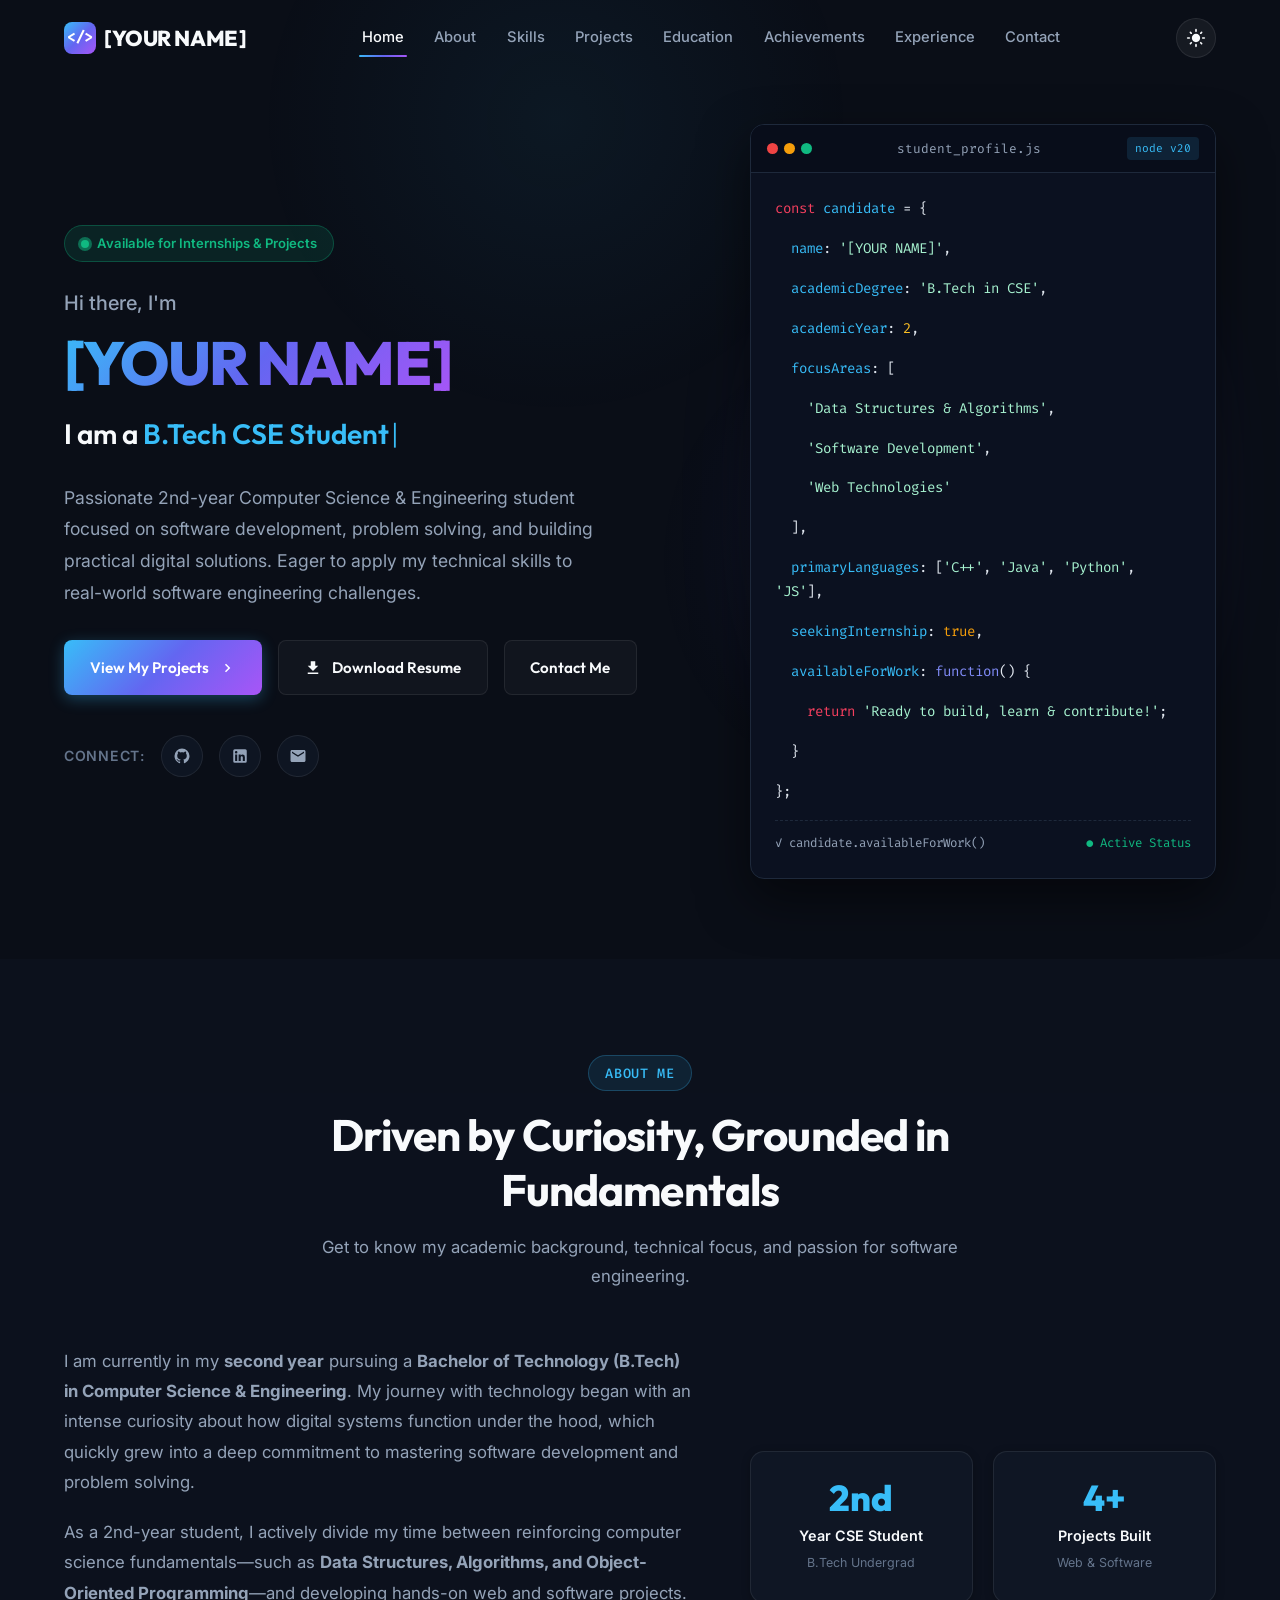
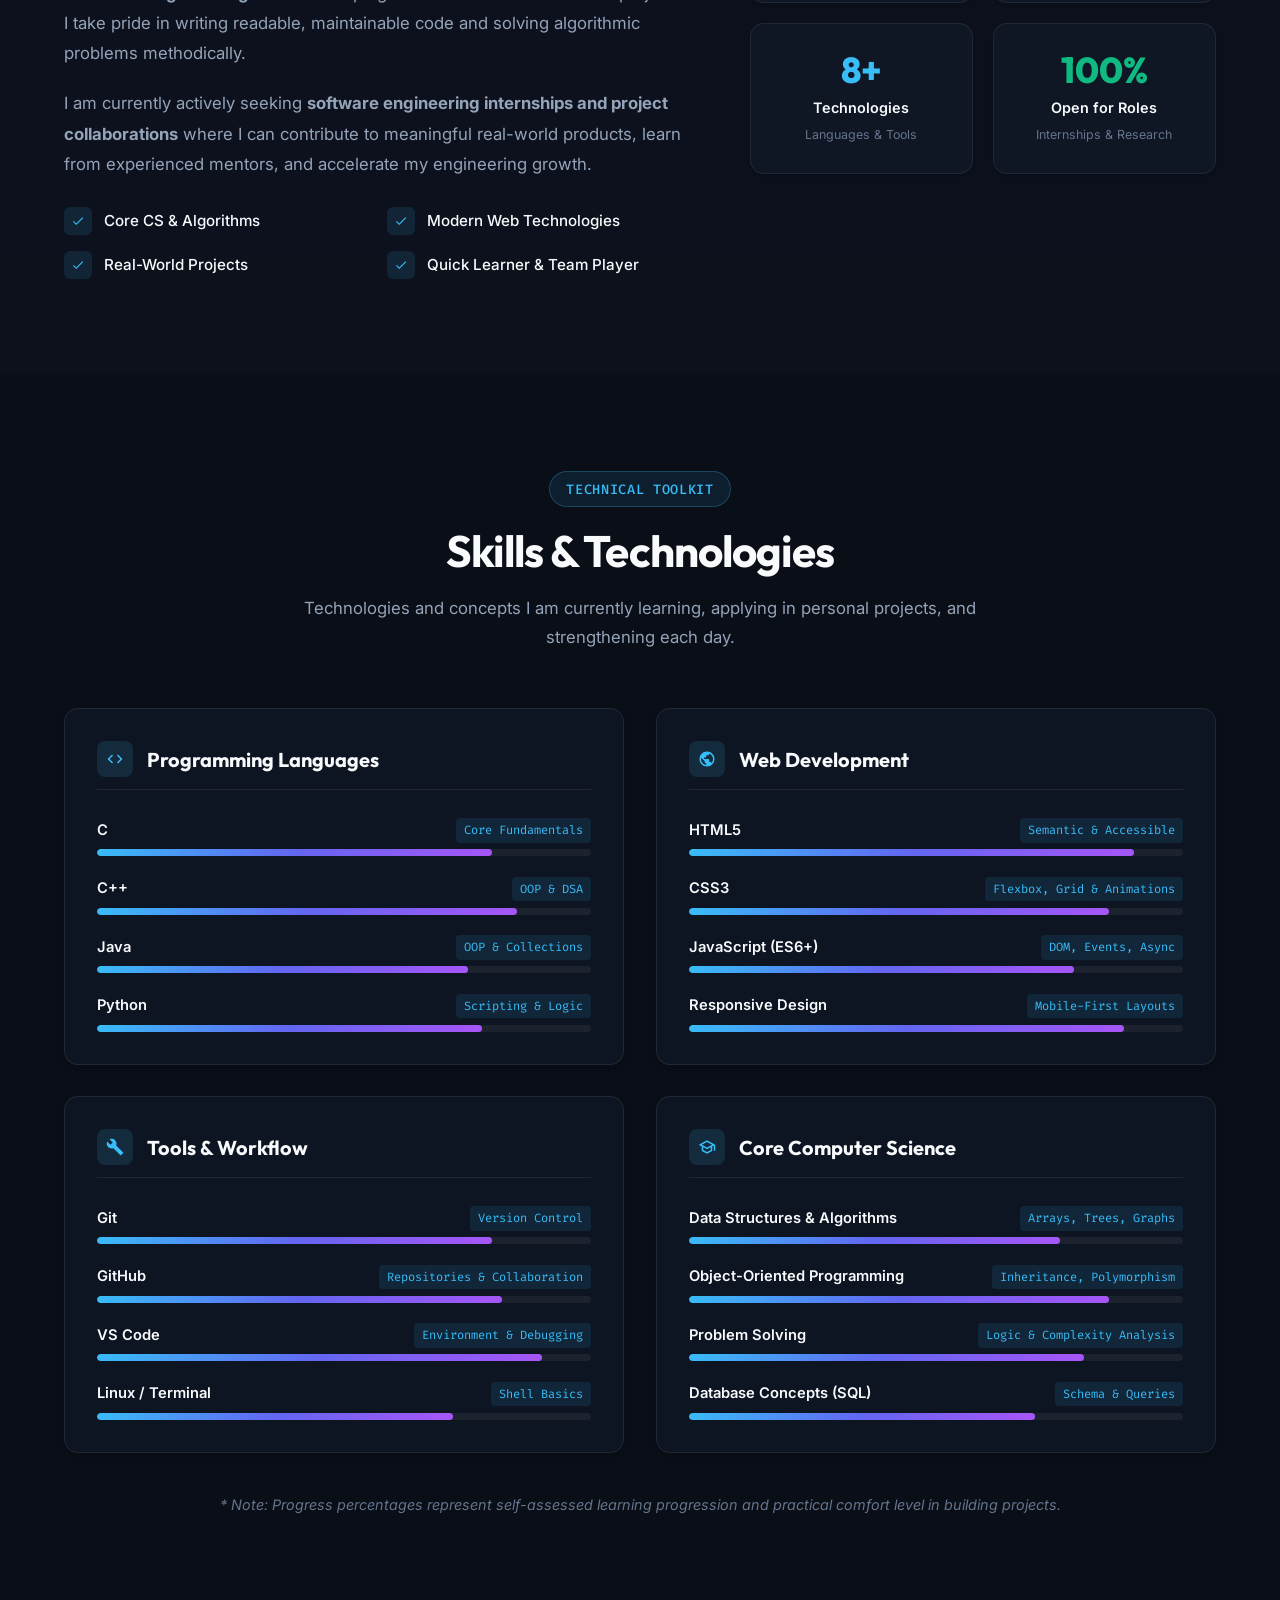
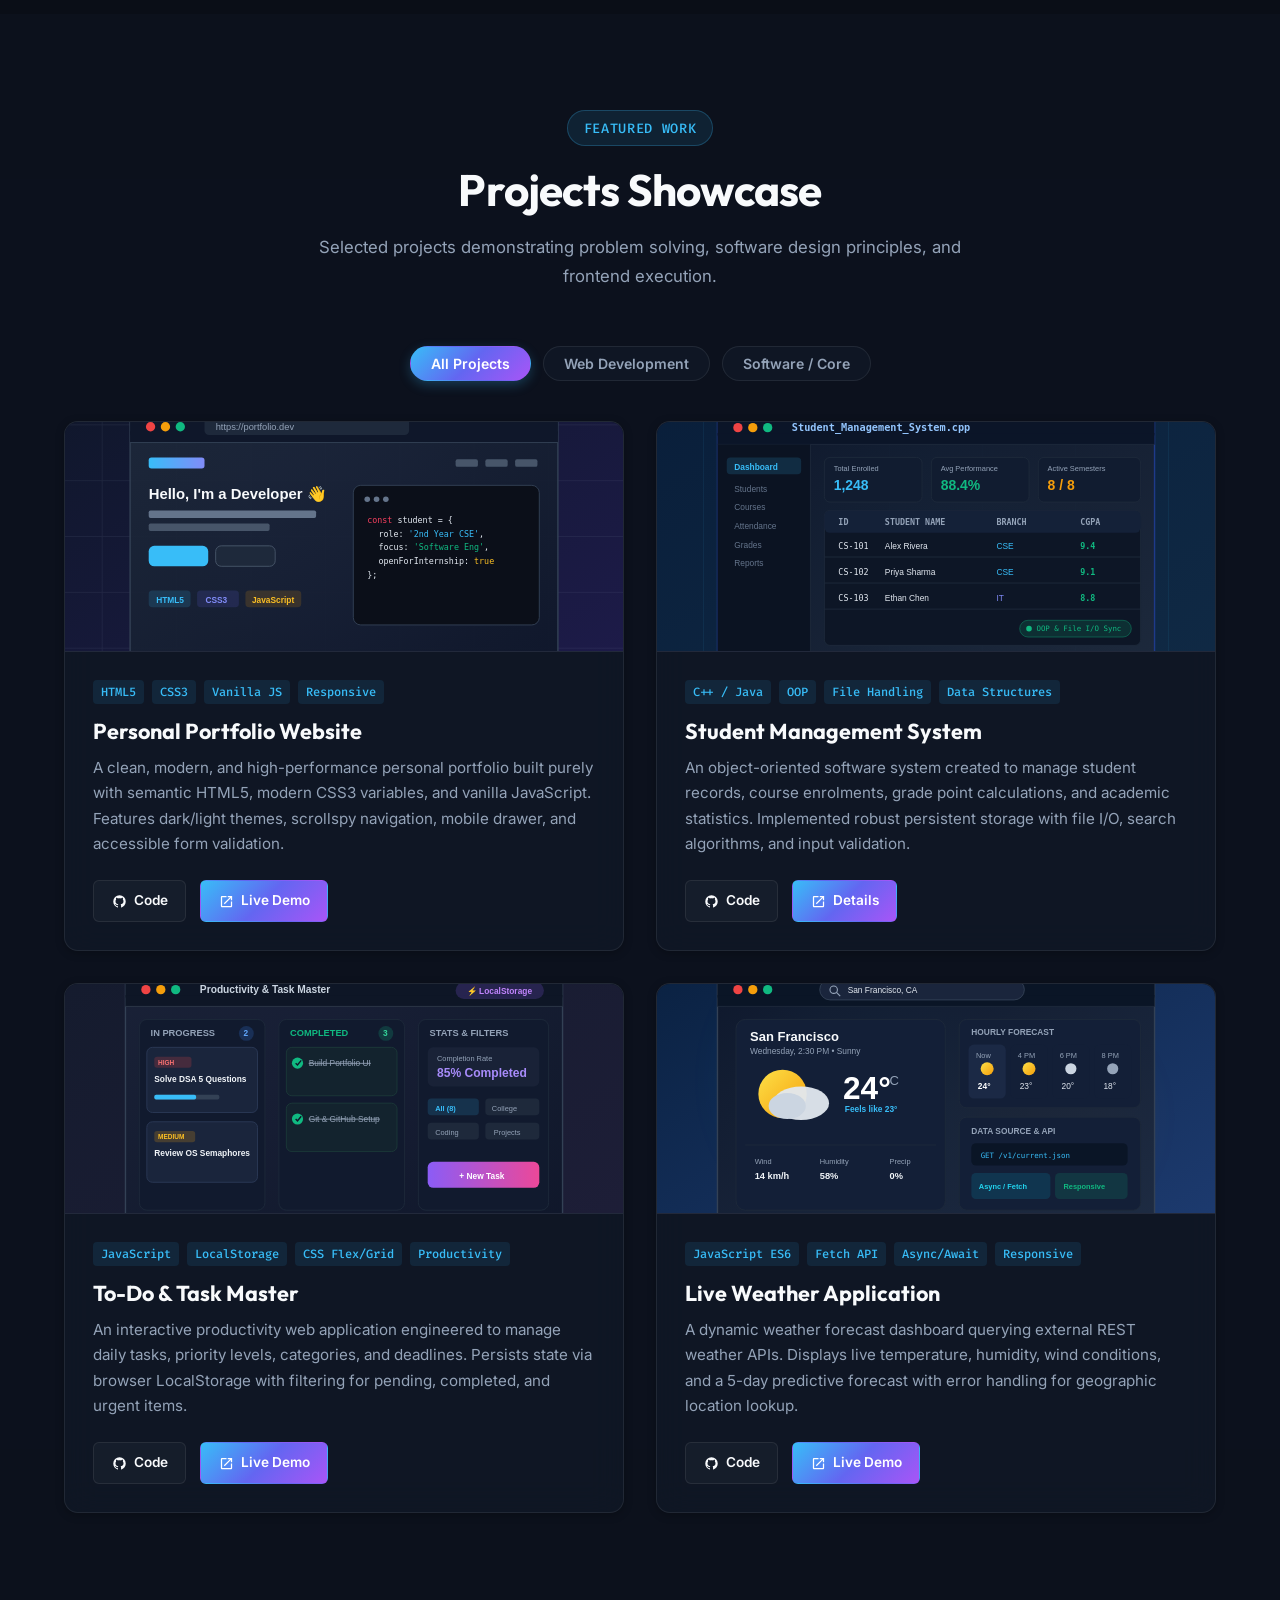
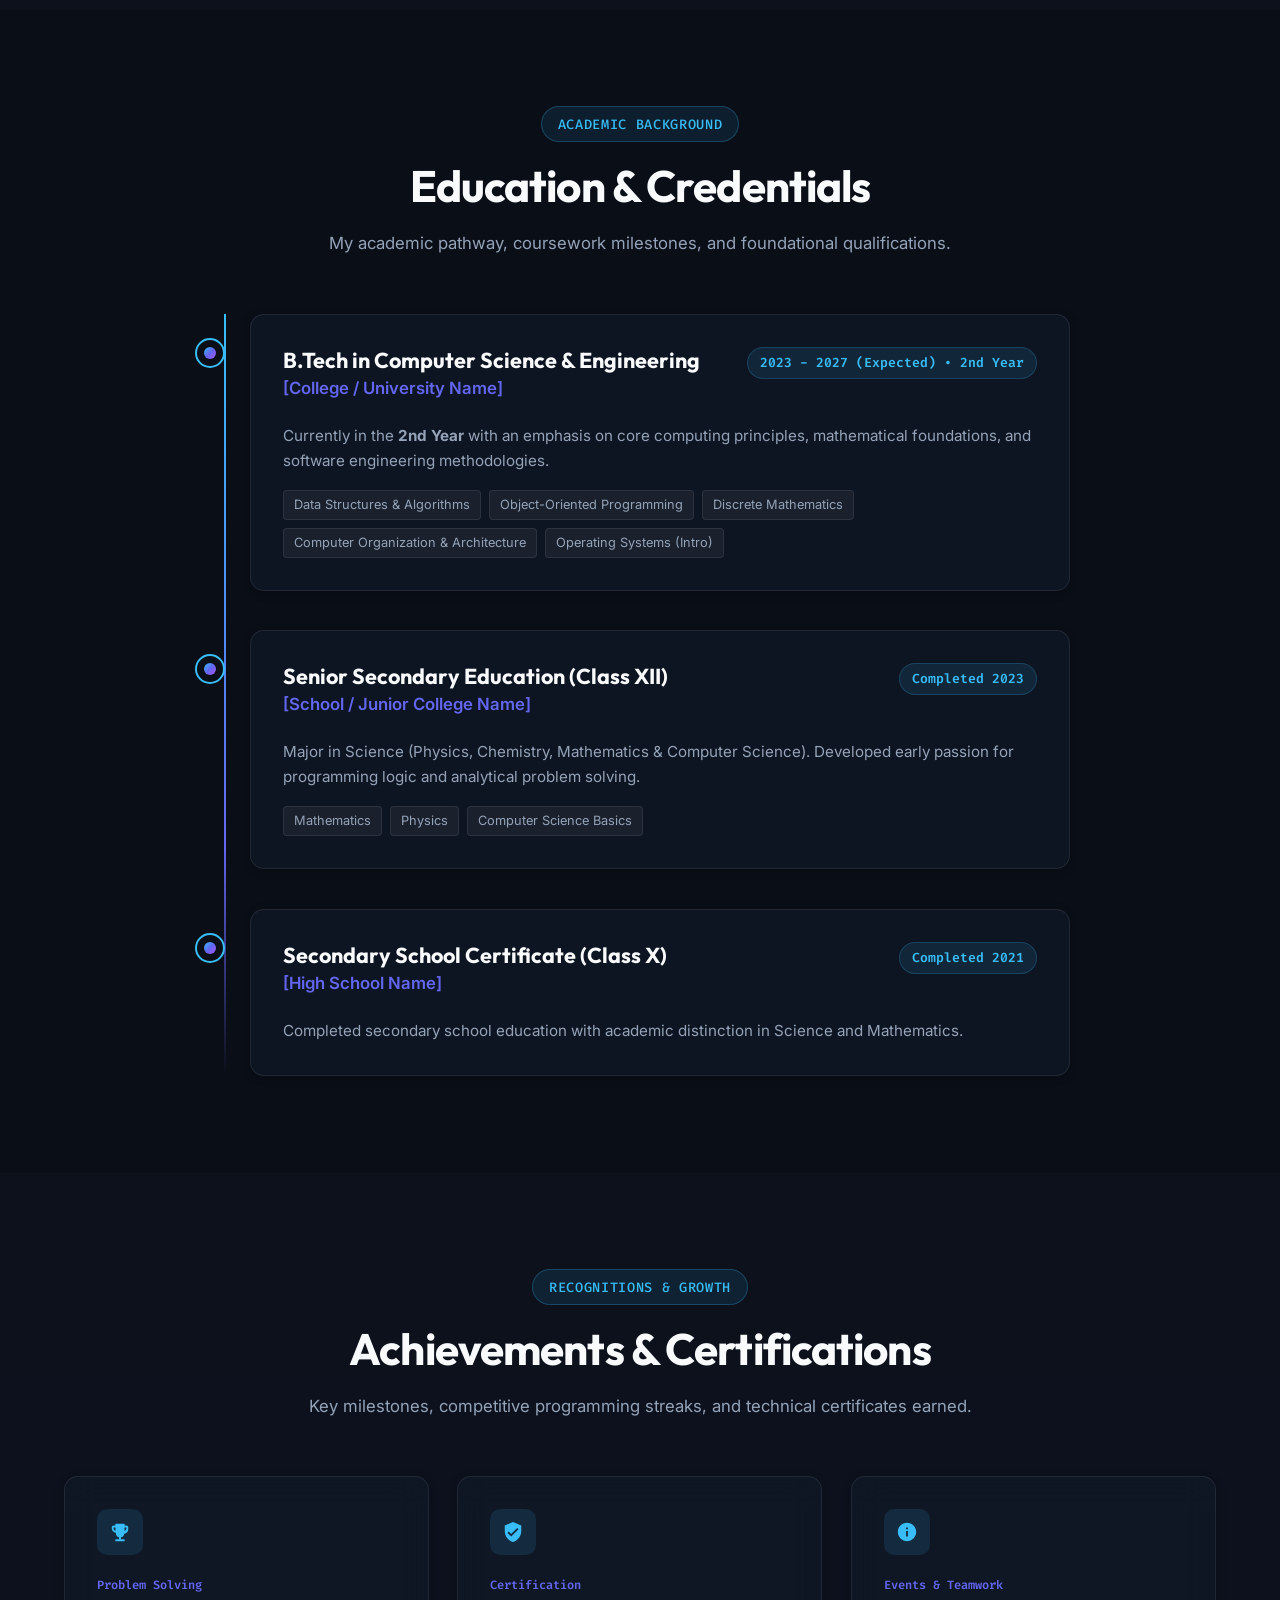
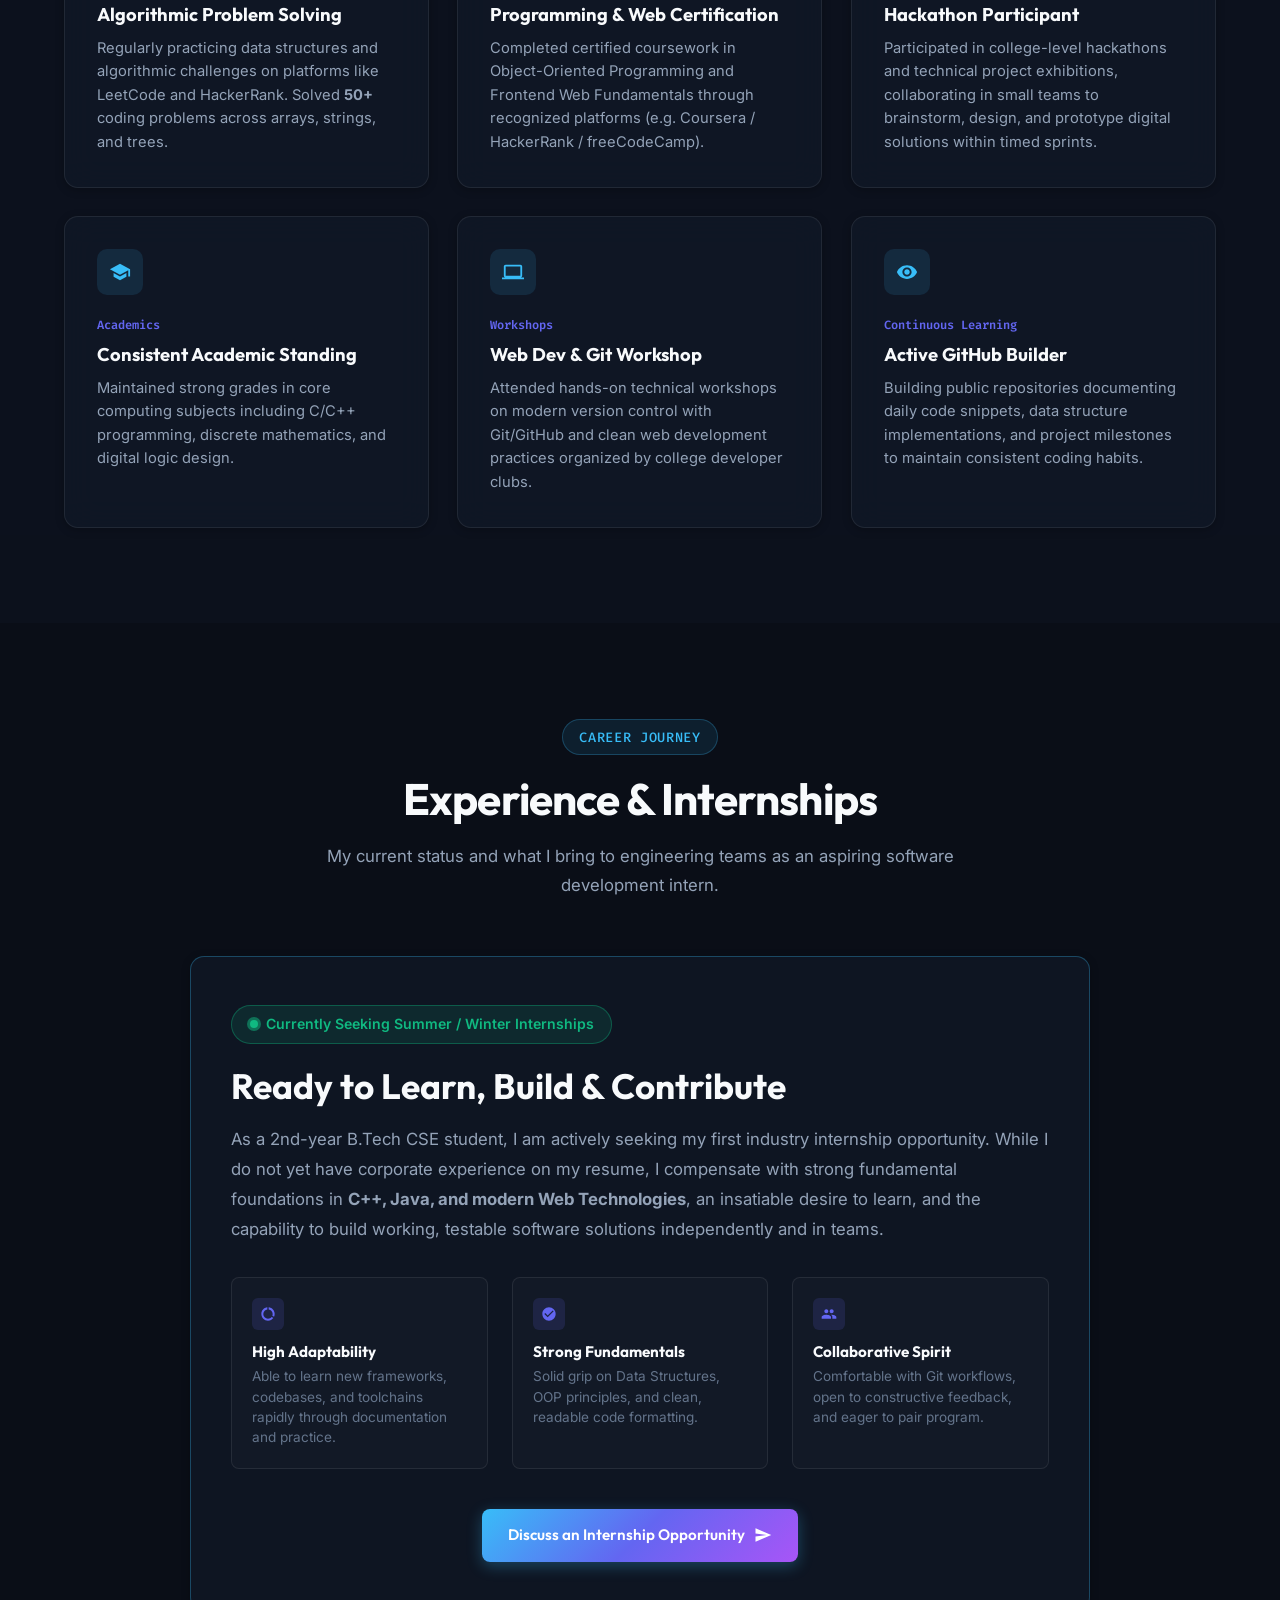
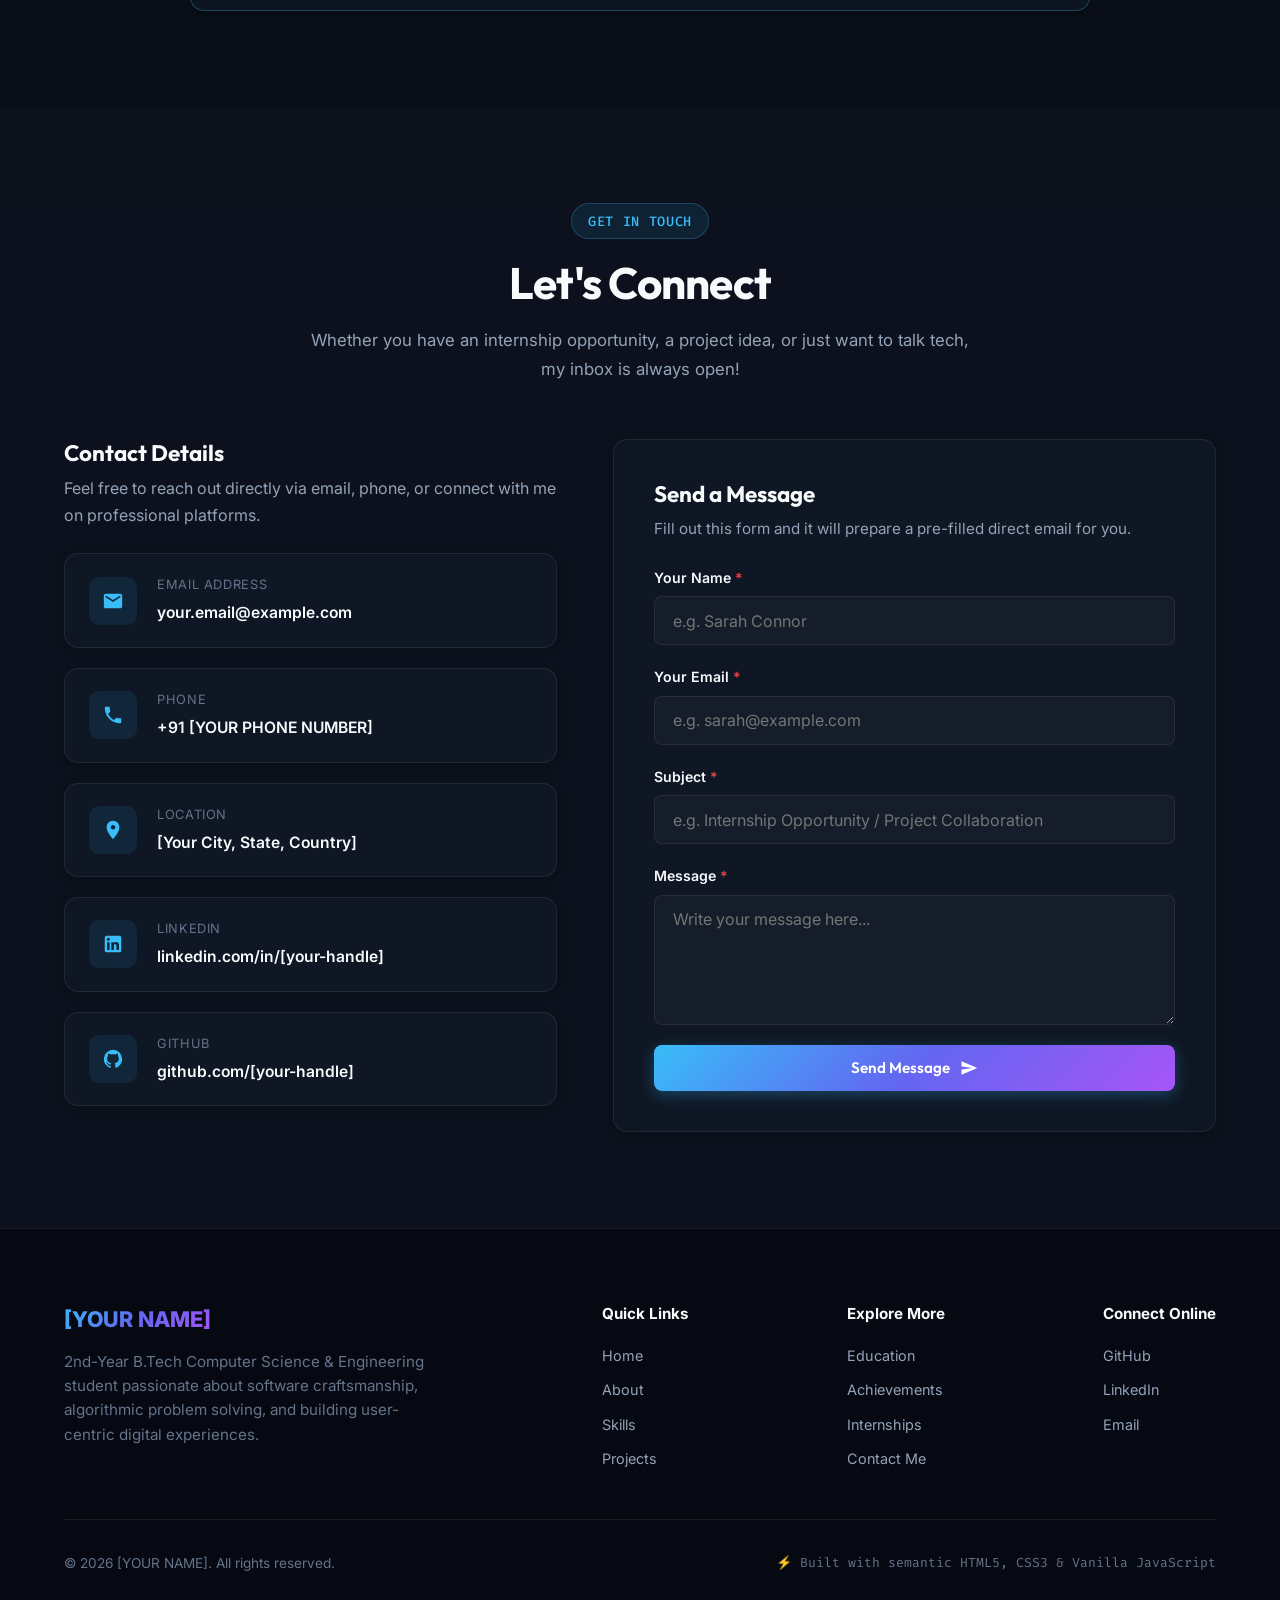
==== index.html @ c4fdaad5 "first commit" ====
<!DOCTYPE html>
<html lang="en" data-theme="dark">
<head>
  <meta charset="UTF-8">
  <meta name="viewport" content="width=device-width, initial-scale=1.0">
  
  <!-- Primary SEO Meta Tags -->
  <!-- EDIT HERE: Replace [YOUR NAME] with your real name -->
  <title>[YOUR NAME] | 2nd-Year B.Tech CSE Student &amp; Aspiring Software Developer</title>
  <meta name="title" content="[YOUR NAME] | Portfolio - B.Tech CSE Student">
  <meta name="description" content="Personal portfolio of [YOUR NAME], a 2nd-year B.Tech Computer Science &amp; Engineering student passionate about software development, problem solving, algorithms, and web technologies. Open to internship opportunities.">
  <meta name="keywords" content="Computer Science, B.Tech CSE, Portfolio, Software Developer, Web Development, C++, Python, JavaScript, Internships, Student Portfolio">
  <meta name="author" content="[YOUR NAME]">
  <meta name="theme-color" content="#0A0E17">

  <!-- Open Graph / Social Media Meta Tags -->
  <meta property="og:type" content="website">
  <meta property="og:url" content="https://example.com/">
  <meta property="og:title" content="[YOUR NAME] | B.Tech CSE Student Portfolio">
  <meta property="og:description" content="Explore projects, technical skills, coursework, and achievements of an ambitious 2nd-year CSE student seeking software development internships.">

  <!-- Favicon: Sleek inline SVG Code Terminal icon -->
  <link rel="icon" type="image/svg+xml" href="data:image/svg+xml,%3Csvg xmlns='http://www.w3.org/2000/svg' viewBox='0 0 32 32'%3E%3Crect width='32' height='32' rx='8' fill='%230B1120'/%3E%3Cpath d='M9 11l5 5-5 5M16 21h7' stroke='%2338BDF8' stroke-width='2.5' stroke-linecap='round' stroke-linejoin='round' fill='none'/%3E%3C/svg%3E">

  <!-- Main Stylesheet -->
  <link rel="stylesheet" href="css/style.css">
</head>
<body>

  <!-- ========================================================================
       1. NAVIGATION BAR (STICKY)
       ======================================================================== -->
  <header class="header" id="header">
    <div class="container navbar">
      <!-- EDIT HERE: Customize Brand Logo / Name -->
      <a href="#hero" class="nav-brand" aria-label="Home">
        <span class="brand-icon">&lt;/&gt;</span>
        <span><!-- EDIT HERE -->[YOUR NAME]</span>
      </a>

      <!-- Desktop Navigation Menu -->
      <nav class="nav-menu" id="nav-menu" aria-label="Main Navigation">
        <a href="#hero" class="nav-link active">Home</a>
        <a href="#about" class="nav-link">About</a>
        <a href="#skills" class="nav-link">Skills</a>
        <a href="#projects" class="nav-link">Projects</a>
        <a href="#education" class="nav-link">Education</a>
        <a href="#achievements" class="nav-link">Achievements</a>
        <a href="#experience" class="nav-link">Experience</a>
        <a href="#contact" class="nav-link">Contact</a>
      </nav>

      <!-- Navigation Actions (Theme Toggle & Mobile Hamburger) -->
      <div class="nav-actions">
        <!-- Dark/Light Theme Toggle -->
        <button id="theme-toggle" class="theme-toggle-btn" aria-label="Toggle Color Theme" title="Toggle Theme">
          <!-- Populated by JavaScript -->
        </button>

        <!-- Mobile Hamburger Menu Button -->
        <button class="hamburger" id="hamburger-btn" aria-label="Open Navigation Menu" aria-expanded="false" aria-controls="nav-menu">
          <span class="hamburger-line"></span>
          <span class="hamburger-line"></span>
          <span class="hamburger-line"></span>
        </button>
      </div>
    </div>
  </header>

  <main>
    <!-- ======================================================================
         2. HERO SECTION
         ====================================================================== -->
    <section class="section hero-section" id="hero">
      <div class="container">
        <div class="hero-grid">
          
          <!-- Left Column: Introduction & CTAs -->
          <div class="hero-intro reveal">
            <!-- Availability Status Badge -->
            <div class="hero-badge">
              <span class="status-dot"></span>
              <span>Available for Internships &amp; Projects</span>
            </div>

            <p class="hero-greeting">Hi there, I'm</p>
            
            <!-- EDIT HERE: Your Full Name -->
            <h1 class="hero-name">
              <span class="gradient-text"><!-- EDIT HERE -->[YOUR NAME]</span>
            </h1>

            <!-- Animated Typing Subtitle -->
            <div class="hero-role-wrapper">
              <span>I am a&nbsp;</span>
              <span class="hero-typing-text" id="typing-text">B.Tech CSE Student</span>
              <span class="hero-cursor">|</span>
            </div>

            <!-- EDIT HERE: Professional Summary -->
            <p class="hero-bio">
              Passionate 2nd-year Computer Science &amp; Engineering student focused on software development, problem solving, and building practical digital solutions. Eager to apply my technical skills to real-world software engineering challenges.
            </p>

            <!-- Hero Action Buttons -->
            <div class="hero-cta-group">
              <a href="#projects" class="btn btn-primary">
                <span>View My Projects</span>
                <svg width="18" height="18" viewBox="0 0 24 24" fill="currentColor" aria-hidden="true"><path d="M13.293 6.293 7.586 12l5.707 5.707 1.414-1.414L10.414 12l4.293-4.293z" transform="rotate(180 12 12)"/></svg>
              </a>

              <!-- EDIT HERE: Update link to your resume file when available -->
              <a href="#contact" class="btn btn-outline" id="resume-download-btn" title="Download Resume or Request CV">
                <svg width="18" height="18" viewBox="0 0 24 24" fill="currentColor" aria-hidden="true"><path d="M19 9h-4V3H9v6H5l7 7 7-7zM5 18v2h14v-2H5z"/></svg>
                <span>Download Resume</span>
              </a>

              <a href="#contact" class="btn btn-outline">
                <span>Contact Me</span>
              </a>
            </div>

            <!-- Social Links Strip -->
            <div class="hero-socials">
              <span class="hero-social-label">Connect:</span>
              
              <!-- EDIT HERE: Replace href with your actual GitHub URL -->
              <a href="https://github.com" target="_blank" rel="noopener noreferrer" class="social-link" aria-label="GitHub Profile" title="GitHub">
                <svg viewBox="0 0 24 24"><path d="M12 2A10 10 0 0 0 2 12c0 4.42 2.87 8.17 6.84 9.5.5.08.66-.23.66-.5v-1.69c-2.77.6-3.36-1.34-3.36-1.34-.46-1.16-1.11-1.47-1.11-1.47-.91-.62.07-.6.07-.6 1 .07 1.53 1.03 1.53 1.03.87 1.52 2.34 1.07 2.91.83.1-.65.35-1.09.63-1.34-2.22-.25-4.55-1.11-4.55-4.92 0-1.11.38-2 1.03-2.71-.1-.25-.45-1.29.1-2.64 0 0 .84-.27 2.75 1.02.79-.22 1.65-.33 2.5-.33.85 0 1.71.11 2.5.33 1.91-1.29 2.75-1.02 2.75-1.02.55 1.35.2 2.39.1 2.64.65.71 1.03 1.6 1.03 2.71 0 3.82-2.34 4.66-4.57 4.91.36.31.69.92.69 1.85V21c0 .27.16.59.67.5C19.14 20.16 22 16.42 22 12A10 10 0 0 0 12 2z"/></svg>
              </a>

              <!-- EDIT HERE: Replace href with your actual LinkedIn URL -->
              <a href="https://linkedin.com" target="_blank" rel="noopener noreferrer" class="social-link" aria-label="LinkedIn Profile" title="LinkedIn">
                <svg viewBox="0 0 24 24"><path d="M19 3a2 2 0 0 1 2 2v14a2 2 0 0 1-2 2H5a2 2 0 0 1-2-2V5a2 2 0 0 1 2-2h14m-.5 15.5v-5.3a3.26 3.26 0 0 0-3.26-3.26c-.85 0-1.84.52-2.28 1.3v-1.11h-2.79v8.37h2.79v-4.93c0-.77.62-1.4 1.39-1.4a1.4 1.4 0 0 1 1.4 1.4v4.93h2.75M6.88 8.56a1.68 1.68 0 0 0 1.68-1.68c0-.93-.75-1.69-1.68-1.69a1.69 1.69 0 0 0-1.69 1.69c0 .93.76 1.68 1.69 1.68m1.39 9.94v-8.37H5.5v8.37h2.77z"/></svg>
              </a>

              <!-- EDIT HERE: Replace href with your actual email address -->
              <a href="mailto:your.email@example.com" class="social-link" aria-label="Send Email" title="Email">
                <svg viewBox="0 0 24 24"><path d="M20 4H4c-1.1 0-1.99.9-1.99 2L2 18c0 1.1.9 2 2 2h16c1.1 0 2-.9 2-2V6c0-1.1-.9-2-2-2zm0 4l-8 5-8-5V6l8 5 8-5v2z"/></svg>
              </a>
            </div>
          </div>

          <!-- Right Column: Developer Code Terminal Card -->
          <div class="terminal-wrapper reveal">
            <div class="terminal-glow"></div>
            <div class="terminal-card">
              <div class="terminal-header">
                <div class="terminal-dots">
                  <span class="terminal-dot dot-red"></span>
                  <span class="terminal-dot dot-yellow"></span>
                  <span class="terminal-dot dot-green"></span>
                </div>
                <span class="terminal-title">student_profile.js</span>
                <span class="terminal-badge">node v20</span>
              </div>
              <div class="terminal-body">
                <p><span class="code-keyword">const</span> <span class="code-var">candidate</span> = {</p>
                <p>&nbsp;&nbsp;<span class="code-var">name</span>: <span class="code-str">'<!-- EDIT HERE -->[YOUR NAME]'</span>,</p>
                <p>&nbsp;&nbsp;<span class="code-var">academicDegree</span>: <span class="code-str">'B.Tech in CSE'</span>,</p>
                <p>&nbsp;&nbsp;<span class="code-var">academicYear</span>: <span class="code-num">2</span>,</p>
                <p>&nbsp;&nbsp;<span class="code-var">focusAreas</span>: [</p>
                <p>&nbsp;&nbsp;&nbsp;&nbsp;<span class="code-str">'Data Structures &amp; Algorithms'</span>,</p>
                <p>&nbsp;&nbsp;&nbsp;&nbsp;<span class="code-str">'Software Development'</span>,</p>
                <p>&nbsp;&nbsp;&nbsp;&nbsp;<span class="code-str">'Web Technologies'</span></p>
                <p>&nbsp;&nbsp;],</p>
                <p>&nbsp;&nbsp;<span class="code-var">primaryLanguages</span>: [<span class="code-str">'C++'</span>, <span class="code-str">'Java'</span>, <span class="code-str">'Python'</span>, <span class="code-str">'JS'</span>],</p>
                <p>&nbsp;&nbsp;<span class="code-var">seekingInternship</span>: <span class="code-bool">true</span>,</p>
                <p>&nbsp;&nbsp;<span class="code-var">availableForWork</span>: <span class="code-func">function</span>() {</p>
                <p>&nbsp;&nbsp;&nbsp;&nbsp;<span class="code-keyword">return</span> <span class="code-str">'Ready to build, learn &amp; contribute!'</span>;</p>
                <p>&nbsp;&nbsp;}</p>
                <p>};</p>
                <div class="terminal-footer-status">
                  <span>✓ candidate.availableForWork()</span>
                  <span style="color: #10B981;">● Active Status</span>
                </div>
              </div>
            </div>
          </div>

        </div>
      </div>
    </section>

    <!-- ======================================================================
         3. ABOUT ME SECTION
         ====================================================================== -->
    <section class="section section-alt" id="about">
      <div class="container">
        <div class="section-header reveal">
          <span class="section-tag">About Me</span>
          <h2 class="section-title">Driven by Curiosity, Grounded in Fundamentals</h2>
          <p class="section-desc">Get to know my academic background, technical focus, and passion for software engineering.</p>
        </div>

        <div class="about-grid">
          <!-- Left Column: Story & Highlights -->
          <div class="about-text reveal">
            <!-- EDIT HERE: Update with your personal journey -->
            <p>
              I am currently in my <strong>second year</strong> pursuing a <strong>Bachelor of Technology (B.Tech) in Computer Science &amp; Engineering</strong>. My journey with technology began with an intense curiosity about how digital systems function under the hood, which quickly grew into a deep commitment to mastering software development and problem solving.
            </p>
            <p>
              As a 2nd-year student, I actively divide my time between reinforcing computer science fundamentals—such as <strong>Data Structures, Algorithms, and Object-Oriented Programming</strong>—and developing hands-on web and software projects. I take pride in writing readable, maintainable code and solving algorithmic problems methodically.
            </p>
            <p>
              I am currently actively seeking <strong>software engineering internships and project collaborations</strong> where I can contribute to meaningful real-world products, learn from experienced mentors, and accelerate my engineering growth.
            </p>

            <div class="about-highlights">
              <div class="highlight-item">
                <div class="highlight-icon">
                  <svg viewBox="0 0 24 24"><path d="M9 16.17L4.83 12l-1.42 1.41L9 19 21 7l-1.41-1.41z"/></svg>
                </div>
                <span>Core CS &amp; Algorithms</span>
              </div>
              <div class="highlight-item">
                <div class="highlight-icon">
                  <svg viewBox="0 0 24 24"><path d="M9 16.17L4.83 12l-1.42 1.41L9 19 21 7l-1.41-1.41z"/></svg>
                </div>
                <span>Modern Web Technologies</span>
              </div>
              <div class="highlight-item">
                <div class="highlight-icon">
                  <svg viewBox="0 0 24 24"><path d="M9 16.17L4.83 12l-1.42 1.41L9 19 21 7l-1.41-1.41z"/></svg>
                </div>
                <span>Real-World Projects</span>
              </div>
              <div class="highlight-item">
                <div class="highlight-icon">
                  <svg viewBox="0 0 24 24"><path d="M9 16.17L4.83 12l-1.42 1.41L9 19 21 7l-1.41-1.41z"/></svg>
                </div>
                <span>Quick Learner &amp; Team Player</span>
              </div>
            </div>
          </div>

          <!-- Right Column: Key Statistics Cards -->
          <div class="stats-grid reveal">
            <!-- Stat Card 1 -->
            <div class="stat-card glass-card">
              <div class="stat-number"><!-- EDIT HERE -->2nd</div>
              <div class="stat-label">Year CSE Student</div>
              <div class="stat-sublabel">B.Tech Undergrad</div>
            </div>

            <!-- Stat Card 2 -->
            <div class="stat-card glass-card">
              <div class="stat-number"><!-- EDIT HERE -->4+</div>
              <div class="stat-label">Projects Built</div>
              <div class="stat-sublabel">Web &amp; Software</div>
            </div>

            <!-- Stat Card 3 -->
            <div class="stat-card glass-card">
              <div class="stat-number"><!-- EDIT HERE -->8+</div>
              <div class="stat-label">Technologies</div>
              <div class="stat-sublabel">Languages &amp; Tools</div>
            </div>

            <!-- Stat Card 4 -->
            <div class="stat-card glass-card">
              <div class="stat-number" style="color: var(--color-success);"><!-- EDIT HERE -->100%</div>
              <div class="stat-label">Open for Roles</div>
              <div class="stat-sublabel">Internships &amp; Research</div>
            </div>
          </div>
        </div>
      </div>
    </section>

    <!-- ======================================================================
         4. SKILLS SECTION
         ====================================================================== -->
    <section class="section" id="skills">
      <div class="container">
        <div class="section-header reveal">
          <span class="section-tag">Technical Toolkit</span>
          <h2 class="section-title">Skills &amp; Technologies</h2>
          <p class="section-desc">Technologies and concepts I am currently learning, applying in personal projects, and strengthening each day.</p>
        </div>

        <div class="skills-container">
          
          <!-- Category 1: Programming Languages -->
          <div class="skill-category-card glass-card reveal">
            <div class="category-header">
              <div class="category-icon">
                <svg viewBox="0 0 24 24"><path d="M9.4 16.6L4.8 12l4.6-4.6L8 6l-6 6 6 6 1.4-1.4zm5.2 0l4.6-4.6-4.6-4.6L16 6l6 6-6 6-1.4-1.4z"/></svg>
              </div>
              <h3 class="category-title">Programming Languages</h3>
            </div>
            
            <div class="skill-list">
              <!-- Skill: C -->
              <div class="skill-item">
                <div class="skill-info">
                  <span class="skill-name">C</span>
                  <span class="skill-badge">Core Fundamentals</span>
                </div>
                <div class="skill-bar-bg">
                  <div class="skill-bar-progress" data-progress="80"></div>
                </div>
              </div>

              <!-- Skill: C++ -->
              <div class="skill-item">
                <div class="skill-info">
                  <span class="skill-name">C++</span>
                  <span class="skill-badge">OOP &amp; DSA</span>
                </div>
                <div class="skill-bar-bg">
                  <div class="skill-bar-progress" data-progress="85"></div>
                </div>
              </div>

              <!-- Skill: Java -->
              <div class="skill-item">
                <div class="skill-info">
                  <span class="skill-name">Java</span>
                  <span class="skill-badge">OOP &amp; Collections</span>
                </div>
                <div class="skill-bar-bg">
                  <div class="skill-bar-progress" data-progress="75"></div>
                </div>
              </div>

              <!-- Skill: Python -->
              <div class="skill-item">
                <div class="skill-info">
                  <span class="skill-name">Python</span>
                  <span class="skill-badge">Scripting &amp; Logic</span>
                </div>
                <div class="skill-bar-bg">
                  <div class="skill-bar-progress" data-progress="78"></div>
                </div>
              </div>
            </div>
          </div>

          <!-- Category 2: Web Development -->
          <div class="skill-category-card glass-card reveal">
            <div class="category-header">
              <div class="category-icon">
                <svg viewBox="0 0 24 24"><path d="M12 2C6.48 2 2 6.48 2 12s4.48 10 10 10 10-4.48 10-10S17.52 2 12 2zm-1 17.93c-3.95-.49-7-3.85-7-7.93 0-.62.08-1.21.21-1.79L9 15v1c0 1.1.9 2 2 2v1.93zm6.9-2.54c-.26-.81-1-1.39-1.9-1.39h-1v-3c0-.55-.45-1-1-1H8v-2h2c.55 0 1-.45 1-1V7h2c1.1 0 2-.9 2-2v-.41c2.93 1.19 5 4.06 5 7.41 0 2.08-.8 3.97-2.1 5.39z"/></svg>
              </div>
              <h3 class="category-title">Web Development</h3>
            </div>
            
            <div class="skill-list">
              <!-- Skill: HTML5 -->
              <div class="skill-item">
                <div class="skill-info">
                  <span class="skill-name">HTML5</span>
                  <span class="skill-badge">Semantic &amp; Accessible</span>
                </div>
                <div class="skill-bar-bg">
                  <div class="skill-bar-progress" data-progress="90"></div>
                </div>
              </div>

              <!-- Skill: CSS3 -->
              <div class="skill-item">
                <div class="skill-info">
                  <span class="skill-name">CSS3</span>
                  <span class="skill-badge">Flexbox, Grid &amp; Animations</span>
                </div>
                <div class="skill-bar-bg">
                  <div class="skill-bar-progress" data-progress="85"></div>
                </div>
              </div>

              <!-- Skill: JavaScript -->
              <div class="skill-item">
                <div class="skill-info">
                  <span class="skill-name">JavaScript (ES6+)</span>
                  <span class="skill-badge">DOM, Events, Async</span>
                </div>
                <div class="skill-bar-bg">
                  <div class="skill-bar-progress" data-progress="78"></div>
                </div>
              </div>

              <!-- Skill: Responsive Web Design -->
              <div class="skill-item">
                <div class="skill-info">
                  <span class="skill-name">Responsive Design</span>
                  <span class="skill-badge">Mobile-First Layouts</span>
                </div>
                <div class="skill-bar-bg">
                  <div class="skill-bar-progress" data-progress="88"></div>
                </div>
              </div>
            </div>
          </div>

          <!-- Category 3: Developer Tools -->
          <div class="skill-category-card glass-card reveal">
            <div class="category-header">
              <div class="category-icon">
                <svg viewBox="0 0 24 24"><path d="M22.7 19l-9.1-9.1c.9-2.3.4-5-1.5-6.9-2-2-5-2.4-7.4-1.3L9 6 6 9 1.6 4.7C.4 7.1.9 10.1 2.9 12.1c1.9 1.9 4.6 2.4 6.9 1.5l9.1 9.1c.4.4 1 .4 1.4 0l2.3-2.3c.5-.4.5-1.1.1-1.4z"/></svg>
              </div>
              <h3 class="category-title">Tools &amp; Workflow</h3>
            </div>
            
            <div class="skill-list">
              <!-- Skill: Git -->
              <div class="skill-item">
                <div class="skill-info">
                  <span class="skill-name">Git</span>
                  <span class="skill-badge">Version Control</span>
                </div>
                <div class="skill-bar-bg">
                  <div class="skill-bar-progress" data-progress="80"></div>
                </div>
              </div>

              <!-- Skill: GitHub -->
              <div class="skill-item">
                <div class="skill-info">
                  <span class="skill-name">GitHub</span>
                  <span class="skill-badge">Repositories &amp; Collaboration</span>
                </div>
                <div class="skill-bar-bg">
                  <div class="skill-bar-progress" data-progress="82"></div>
                </div>
              </div>

              <!-- Skill: VS Code -->
              <div class="skill-item">
                <div class="skill-info">
                  <span class="skill-name">VS Code</span>
                  <span class="skill-badge">Environment &amp; Debugging</span>
                </div>
                <div class="skill-bar-bg">
                  <div class="skill-bar-progress" data-progress="90"></div>
                </div>
              </div>

              <!-- Skill: Command Line / Bash -->
              <div class="skill-item">
                <div class="skill-info">
                  <span class="skill-name">Linux / Terminal</span>
                  <span class="skill-badge">Shell Basics</span>
                </div>
                <div class="skill-bar-bg">
                  <div class="skill-bar-progress" data-progress="72"></div>
                </div>
              </div>
            </div>
          </div>

          <!-- Category 4: Computer Science Fundamentals -->
          <div class="skill-category-card glass-card reveal">
            <div class="category-header">
              <div class="category-icon">
                <svg viewBox="0 0 24 24"><path d="M12 3L1 9l4 2.18v6L12 21l7-3.82v-6l2-1.09V17h2V9L12 3zm6.82 6L12 12.72 5.18 9 12 5.28 18.82 9zM17 15.99l-5 2.73-5-2.73v-3.72L12 15l5-2.73v3.72z"/></svg>
              </div>
              <h3 class="category-title">Core Computer Science</h3>
            </div>
            
            <div class="skill-list">
              <!-- Skill: DSA -->
              <div class="skill-item">
                <div class="skill-info">
                  <span class="skill-name">Data Structures &amp; Algorithms</span>
                  <span class="skill-badge">Arrays, Trees, Graphs</span>
                </div>
                <div class="skill-bar-bg">
                  <div class="skill-bar-progress" data-progress="75"></div>
                </div>
              </div>

              <!-- Skill: OOP -->
              <div class="skill-item">
                <div class="skill-info">
                  <span class="skill-name">Object-Oriented Programming</span>
                  <span class="skill-badge">Inheritance, Polymorphism</span>
                </div>
                <div class="skill-bar-bg">
                  <div class="skill-bar-progress" data-progress="85"></div>
                </div>
              </div>

              <!-- Skill: Problem Solving -->
              <div class="skill-item">
                <div class="skill-info">
                  <span class="skill-name">Problem Solving</span>
                  <span class="skill-badge">Logic &amp; Complexity Analysis</span>
                </div>
                <div class="skill-bar-bg">
                  <div class="skill-bar-progress" data-progress="80"></div>
                </div>
              </div>

              <!-- Skill: DBMS Basics -->
              <div class="skill-item">
                <div class="skill-info">
                  <span class="skill-name">Database Concepts (SQL)</span>
                  <span class="skill-badge">Schema &amp; Queries</span>
                </div>
                <div class="skill-bar-bg">
                  <div class="skill-bar-progress" data-progress="70"></div>
                </div>
              </div>
            </div>
          </div>

        </div>

        <p class="skills-note reveal">
          <em>* Note: Progress percentages represent self-assessed learning progression and practical comfort level in building projects.</em>
        </p>
      </div>
    </section>

    <!-- ======================================================================
         5. PROJECTS SECTION
         ====================================================================== -->
    <section class="section section-alt" id="projects">
      <div class="container">
        <div class="section-header reveal">
          <span class="section-tag">Featured Work</span>
          <h2 class="section-title">Projects Showcase</h2>
          <p class="section-desc">Selected projects demonstrating problem solving, software design principles, and frontend execution.</p>
        </div>

        <!-- Category Filters -->
        <div class="project-filters reveal">
          <button class="filter-btn active" data-filter="all">All Projects</button>
          <button class="filter-btn" data-filter="web">Web Development</button>
          <button class="filter-btn" data-filter="software">Software / Core</button>
        </div>

        <!-- Projects Grid -->
        <div class="projects-grid">
          
          <!-- PROJECT 1: Personal Portfolio Website -->
          <article class="project-card glass-card reveal" data-category="web">
            <div class="project-image-wrapper">
              <img src="assets/images/project-portfolio.svg" alt="Personal Portfolio Website Preview" class="project-image" loading="lazy">
            </div>
            <div class="project-content">
              <div class="project-tags">
                <span class="project-tag">HTML5</span>
                <span class="project-tag">CSS3</span>
                <span class="project-tag">Vanilla JS</span>
                <span class="project-tag">Responsive</span>
              </div>
              <h3 class="project-title">Personal Portfolio Website</h3>
              <p class="project-desc">
                A clean, modern, and high-performance personal portfolio built purely with semantic HTML5, modern CSS3 variables, and vanilla JavaScript. Features dark/light themes, scrollspy navigation, mobile drawer, and accessible form validation.
              </p>
              <div class="project-links">
                <!-- EDIT HERE: Replace with your actual project GitHub URL -->
                <a href="https://github.com" target="_blank" rel="noopener noreferrer" class="project-btn" title="View Source Code on GitHub">
                  <svg viewBox="0 0 24 24"><path d="M12 2A10 10 0 0 0 2 12c0 4.42 2.87 8.17 6.84 9.5.5.08.66-.23.66-.5v-1.69c-2.77.6-3.36-1.34-3.36-1.34-.46-1.16-1.11-1.47-1.11-1.47-.91-.62.07-.6.07-.6 1 .07 1.53 1.03 1.53 1.03.87 1.52 2.34 1.07 2.91.83.1-.65.35-1.09.63-1.34-2.22-.25-4.55-1.11-4.55-4.92 0-1.11.38-2 1.03-2.71-.1-.25-.45-1.29.1-2.64 0 0 .84-.27 2.75 1.02.79-.22 1.65-.33 2.5-.33.85 0 1.71.11 2.5.33 1.91-1.29 2.75-1.02 2.75-1.02.55 1.35.2 2.39.1 2.64.65.71 1.03 1.6 1.03 2.71 0 3.82-2.34 4.66-4.57 4.91.36.31.69.92.69 1.85V21c0 .27.16.59.67.5C19.14 20.16 22 16.42 22 12A10 10 0 0 0 12 2z"/></svg>
                  <span>Code</span>
                </a>
                <a href="#hero" class="project-btn primary-link" title="Live Preview">
                  <svg viewBox="0 0 24 24"><path d="M19 19H5V5h7V3H5c-1.11 0-2 .9-2 2v14c0 1.1.89 2 2 2h14c1.1 0 2-.9 2-2v-7h-2v7zM14 3v2h3.59l-9.83 9.83 1.41 1.41L19 6.41V10h2V3h-7z"/></svg>
                  <span>Live Demo</span>
                </a>
              </div>
            </div>
          </article>

          <!-- PROJECT 2: Student Management System -->
          <article class="project-card glass-card reveal" data-category="software">
            <div class="project-image-wrapper">
              <img src="assets/images/project-student.svg" alt="Student Management System Project Preview" class="project-image" loading="lazy">
            </div>
            <div class="project-content">
              <div class="project-tags">
                <span class="project-tag">C++ / Java</span>
                <span class="project-tag">OOP</span>
                <span class="project-tag">File Handling</span>
                <span class="project-tag">Data Structures</span>
              </div>
              <h3 class="project-title">Student Management System</h3>
              <p class="project-desc">
                An object-oriented software system created to manage student records, course enrolments, grade point calculations, and academic statistics. Implemented robust persistent storage with file I/O, search algorithms, and input validation.
              </p>
              <div class="project-links">
                <!-- EDIT HERE: Replace with your actual project GitHub URL -->
                <a href="https://github.com" target="_blank" rel="noopener noreferrer" class="project-btn" title="View Source Code on GitHub">
                  <svg viewBox="0 0 24 24"><path d="M12 2A10 10 0 0 0 2 12c0 4.42 2.87 8.17 6.84 9.5.5.08.66-.23.66-.5v-1.69c-2.77.6-3.36-1.34-3.36-1.34-.46-1.16-1.11-1.47-1.11-1.47-.91-.62.07-.6.07-.6 1 .07 1.53 1.03 1.53 1.03.87 1.52 2.34 1.07 2.91.83.1-.65.35-1.09.63-1.34-2.22-.25-4.55-1.11-4.55-4.92 0-1.11.38-2 1.03-2.71-.1-.25-.45-1.29.1-2.64 0 0 .84-.27 2.75 1.02.79-.22 1.65-.33 2.5-.33.85 0 1.71.11 2.5.33 1.91-1.29 2.75-1.02 2.75-1.02.55 1.35.2 2.39.1 2.64.65.71 1.03 1.6 1.03 2.71 0 3.82-2.34 4.66-4.57 4.91.36.31.69.92.69 1.85V21c0 .27.16.59.67.5C19.14 20.16 22 16.42 22 12A10 10 0 0 0 12 2z"/></svg>
                  <span>Code</span>
                </a>
                <a href="https://github.com" target="_blank" rel="noopener noreferrer" class="project-btn primary-link" title="Documentation &amp; Demo">
                  <svg viewBox="0 0 24 24"><path d="M19 19H5V5h7V3H5c-1.11 0-2 .9-2 2v14c0 1.1.89 2 2 2h14c1.1 0 2-.9 2-2v-7h-2v7zM14 3v2h3.59l-9.83 9.83 1.41 1.41L19 6.41V10h2V3h-7z"/></svg>
                  <span>Details</span>
                </a>
              </div>
            </div>
          </article>

          <!-- PROJECT 3: To-Do & Productivity Web App -->
          <article class="project-card glass-card reveal" data-category="web">
            <div class="project-image-wrapper">
              <img src="assets/images/project-todo.svg" alt="To-Do Productivity App Preview" class="project-image" loading="lazy">
            </div>
            <div class="project-content">
              <div class="project-tags">
                <span class="project-tag">JavaScript</span>
                <span class="project-tag">LocalStorage</span>
                <span class="project-tag">CSS Flex/Grid</span>
                <span class="project-tag">Productivity</span>
              </div>
              <h3 class="project-title">To-Do &amp; Task Master</h3>
              <p class="project-desc">
                An interactive productivity web application engineered to manage daily tasks, priority levels, categories, and deadlines. Persists state via browser LocalStorage with filtering for pending, completed, and urgent items.
              </p>
              <div class="project-links">
                <!-- EDIT HERE: Replace with your actual project GitHub URL -->
                <a href="https://github.com" target="_blank" rel="noopener noreferrer" class="project-btn" title="View Source Code on GitHub">
                  <svg viewBox="0 0 24 24"><path d="M12 2A10 10 0 0 0 2 12c0 4.42 2.87 8.17 6.84 9.5.5.08.66-.23.66-.5v-1.69c-2.77.6-3.36-1.34-3.36-1.34-.46-1.16-1.11-1.47-1.11-1.47-.91-.62.07-.6.07-.6 1 .07 1.53 1.03 1.53 1.03.87 1.52 2.34 1.07 2.91.83.1-.65.35-1.09.63-1.34-2.22-.25-4.55-1.11-4.55-4.92 0-1.11.38-2 1.03-2.71-.1-.25-.45-1.29.1-2.64 0 0 .84-.27 2.75 1.02.79-.22 1.65-.33 2.5-.33.85 0 1.71.11 2.5.33 1.91-1.29 2.75-1.02 2.75-1.02.55 1.35.2 2.39.1 2.64.65.71 1.03 1.6 1.03 2.71 0 3.82-2.34 4.66-4.57 4.91.36.31.69.92.69 1.85V21c0 .27.16.59.67.5C19.14 20.16 22 16.42 22 12A10 10 0 0 0 12 2z"/></svg>
                  <span>Code</span>
                </a>
                <a href="https://github.com" target="_blank" rel="noopener noreferrer" class="project-btn primary-link" title="Live Preview">
                  <svg viewBox="0 0 24 24"><path d="M19 19H5V5h7V3H5c-1.11 0-2 .9-2 2v14c0 1.1.89 2 2 2h14c1.1 0 2-.9 2-2v-7h-2v7zM14 3v2h3.59l-9.83 9.83 1.41 1.41L19 6.41V10h2V3h-7z"/></svg>
                  <span>Live Demo</span>
                </a>
              </div>
            </div>
          </article>

          <!-- PROJECT 4: Live Weather Application -->
          <article class="project-card glass-card reveal" data-category="web">
            <div class="project-image-wrapper">
              <img src="assets/images/project-weather.svg" alt="Live Weather Application Preview" class="project-image" loading="lazy">
            </div>
            <div class="project-content">
              <div class="project-tags">
                <span class="project-tag">JavaScript ES6</span>
                <span class="project-tag">Fetch API</span>
                <span class="project-tag">Async/Await</span>
                <span class="project-tag">Responsive</span>
              </div>
              <h3 class="project-title">Live Weather Application</h3>
              <p class="project-desc">
                A dynamic weather forecast dashboard querying external REST weather APIs. Displays live temperature, humidity, wind conditions, and a 5-day predictive forecast with error handling for geographic location lookup.
              </p>
              <div class="project-links">
                <!-- EDIT HERE: Replace with your actual project GitHub URL -->
                <a href="https://github.com" target="_blank" rel="noopener noreferrer" class="project-btn" title="View Source Code on GitHub">
                  <svg viewBox="0 0 24 24"><path d="M12 2A10 10 0 0 0 2 12c0 4.42 2.87 8.17 6.84 9.5.5.08.66-.23.66-.5v-1.69c-2.77.6-3.36-1.34-3.36-1.34-.46-1.16-1.11-1.47-1.11-1.47-.91-.62.07-.6.07-.6 1 .07 1.53 1.03 1.53 1.03.87 1.52 2.34 1.07 2.91.83.1-.65.35-1.09.63-1.34-2.22-.25-4.55-1.11-4.55-4.92 0-1.11.38-2 1.03-2.71-.1-.25-.45-1.29.1-2.64 0 0 .84-.27 2.75 1.02.79-.22 1.65-.33 2.5-.33.85 0 1.71.11 2.5.33 1.91-1.29 2.75-1.02 2.75-1.02.55 1.35.2 2.39.1 2.64.65.71 1.03 1.6 1.03 2.71 0 3.82-2.34 4.66-4.57 4.91.36.31.69.92.69 1.85V21c0 .27.16.59.67.5C19.14 20.16 22 16.42 22 12A10 10 0 0 0 12 2z"/></svg>
                  <span>Code</span>
                </a>
                <a href="https://github.com" target="_blank" rel="noopener noreferrer" class="project-btn primary-link" title="Live Preview">
                  <svg viewBox="0 0 24 24"><path d="M19 19H5V5h7V3H5c-1.11 0-2 .9-2 2v14c0 1.1.89 2 2 2h14c1.1 0 2-.9 2-2v-7h-2v7zM14 3v2h3.59l-9.83 9.83 1.41 1.41L19 6.41V10h2V3h-7z"/></svg>
                  <span>Live Demo</span>
                </a>
              </div>
            </div>
          </article>

        </div>
      </div>
    </section>

    <!-- ======================================================================
         6. EDUCATION SECTION (VERTICAL TIMELINE)
         ====================================================================== -->
    <section class="section" id="education">
      <div class="container">
        <div class="section-header reveal">
          <span class="section-tag">Academic Background</span>
          <h2 class="section-title">Education &amp; Credentials</h2>
          <p class="section-desc">My academic pathway, coursework milestones, and foundational qualifications.</p>
        </div>

        <div class="timeline-wrapper">
          <div class="timeline-line"></div>

          <!-- MILESTONE 1: B.Tech Computer Science -->
          <div class="timeline-item reveal">
            <div class="timeline-dot">
              <div class="timeline-dot-inner"></div>
            </div>
            <div class="timeline-content glass-card">
              <div class="timeline-header">
                <div>
                  <h3 class="timeline-degree">B.Tech in Computer Science &amp; Engineering</h3>
                  <!-- EDIT HERE: Replace [College / University Name] -->
                  <div class="timeline-institution"><!-- EDIT HERE -->[College / University Name]</div>
                </div>
                <!-- EDIT HERE: Update Graduation Year -->
                <span class="timeline-period">2023 - 2027 (Expected) &bull; 2nd Year</span>
              </div>
              <!-- EDIT HERE: Mention CGPA, coursework, or branch details -->
              <p class="timeline-details">
                Currently in the <strong>2nd Year</strong> with an emphasis on core computing principles, mathematical foundations, and software engineering methodologies.
              </p>
              <div class="timeline-tags">
                <span class="timeline-tag">Data Structures &amp; Algorithms</span>
                <span class="timeline-tag">Object-Oriented Programming</span>
                <span class="timeline-tag">Discrete Mathematics</span>
                <span class="timeline-tag">Computer Organization &amp; Architecture</span>
                <span class="timeline-tag">Operating Systems (Intro)</span>
              </div>
            </div>
          </div>

          <!-- MILESTONE 2: Senior Secondary (Class XII) -->
          <div class="timeline-item reveal">
            <div class="timeline-dot">
              <div class="timeline-dot-inner"></div>
            </div>
            <div class="timeline-content glass-card">
              <div class="timeline-header">
                <div>
                  <h3 class="timeline-degree">Senior Secondary Education (Class XII)</h3>
                  <!-- EDIT HERE: Replace [School / Junior College Name] -->
                  <div class="timeline-institution"><!-- EDIT HERE -->[School / Junior College Name]</div>
                </div>
                <!-- EDIT HERE: Update Passing Year -->
                <span class="timeline-period">Completed 2023</span>
              </div>
              <!-- EDIT HERE: Update stream and percentage/grade -->
              <p class="timeline-details">
                Major in Science (Physics, Chemistry, Mathematics &amp; Computer Science). Developed early passion for programming logic and analytical problem solving.
              </p>
              <div class="timeline-tags">
                <span class="timeline-tag">Mathematics</span>
                <span class="timeline-tag">Physics</span>
                <span class="timeline-tag">Computer Science Basics</span>
              </div>
            </div>
          </div>

          <!-- MILESTONE 3: Secondary School (Class X) -->
          <div class="timeline-item reveal">
            <div class="timeline-dot">
              <div class="timeline-dot-inner"></div>
            </div>
            <div class="timeline-content glass-card">
              <div class="timeline-header">
                <div>
                  <h3 class="timeline-degree">Secondary School Certificate (Class X)</h3>
                  <!-- EDIT HERE: Replace [High School Name] -->
                  <div class="timeline-institution"><!-- EDIT HERE -->[High School Name]</div>
                </div>
                <!-- EDIT HERE: Update Passing Year -->
                <span class="timeline-period">Completed 2021</span>
              </div>
              <p class="timeline-details">
                Completed secondary school education with academic distinction in Science and Mathematics.
              </p>
            </div>
          </div>

        </div>
      </div>
    </section>

    <!-- ======================================================================
         7. ACHIEVEMENTS & CERTIFICATIONS SECTION
         ====================================================================== -->
    <section class="section section-alt" id="achievements">
      <div class="container">
        <div class="section-header reveal">
          <span class="section-tag">Recognitions &amp; Growth</span>
          <h2 class="section-title">Achievements &amp; Certifications</h2>
          <p class="section-desc">Key milestones, competitive programming streaks, and technical certificates earned.</p>
        </div>

        <div class="achievements-grid">
          
          <!-- Card 1: Coding Platforms -->
          <div class="achievement-card glass-card reveal">
            <div class="achievement-icon">
              <svg viewBox="0 0 24 24"><path d="M19 5h-2V3H7v2H5c-1.1 0-2 .9-2 2v1c0 2.55 1.92 4.63 4.39 4.94A5.01 5.01 0 0 0 11 17.9V20H7v2h10v-2h-4v-2.1c1.97-.47 3.49-2.07 3.61-4.06C19.08 13.63 21 11.55 21 9V7c0-1.1-.9-2-2-2zM5 8V7h2v3.82C5.84 10.4 5 9.3 5 8zm14 0c0 1.3-.84 2.4-2 2.82V7h2v1z"/></svg>
            </div>
            <span class="achievement-badge">Problem Solving</span>
            <!-- EDIT HERE: Update your stats e.g., LeetCode 100+ problems, CodeChef rating -->
            <h3 class="achievement-title">Algorithmic Problem Solving</h3>
            <p class="achievement-desc">
              Regularly practicing data structures and algorithmic challenges on platforms like LeetCode and HackerRank. Solved <strong><!-- EDIT HERE: e.g. 100+ -->50+</strong> coding problems across arrays, strings, and trees.
            </p>
          </div>

          <!-- Card 2: Technical Certification -->
          <div class="achievement-card glass-card reveal">
            <div class="achievement-icon">
              <svg viewBox="0 0 24 24"><path d="M12 1L3 5v6c0 5.55 3.84 10.74 9 12 5.16-1.26 9-6.45 9-12V5l-9-4zm-2 16l-4-4 1.41-1.41L10 14.17l6.59-6.59L18 9l-8 8z"/></svg>
            </div>
            <span class="achievement-badge">Certification</span>
            <!-- EDIT HERE: Certification Name and Issuing Organization -->
            <h3 class="achievement-title"><!-- EDIT HERE -->Programming &amp; Web Certification</h3>
            <p class="achievement-desc">
              Completed certified coursework in Object-Oriented Programming and Frontend Web Fundamentals through recognized platforms (e.g. Coursera / HackerRank / freeCodeCamp).
            </p>
          </div>

          <!-- Card 3: Hackathons & College Events -->
          <div class="achievement-card glass-card reveal">
            <div class="achievement-icon">
              <svg viewBox="0 0 24 24"><path d="M12 2C6.48 2 2 6.48 2 12s4.48 10 10 10 10-4.48 10-10S17.52 2 12 2zm1 15h-2v-6h2v6zm0-8h-2V7h2v2z"/></svg>
            </div>
            <span class="achievement-badge">Events &amp; Teamwork</span>
            <!-- EDIT HERE: Hackathon or Competition Name -->
            <h3 class="achievement-title">Hackathon Participant</h3>
            <p class="achievement-desc">
              Participated in college-level hackathons and technical project exhibitions, collaborating in small teams to brainstorm, design, and prototype digital solutions within timed sprints.
            </p>
          </div>

          <!-- Card 4: Academic Honors -->
          <div class="achievement-card glass-card reveal">
            <div class="achievement-icon">
              <svg viewBox="0 0 24 24"><path d="M5 13.18v4L12 21l7-3.82v-4L12 17l-7-3.82zM12 3L1 9l11 6 9-4.91V17h2V9L12 3z"/></svg>
            </div>
            <span class="achievement-badge">Academics</span>
            <h3 class="achievement-title">Consistent Academic Standing</h3>
            <p class="achievement-desc">
              Maintained strong grades in core computing subjects including C/C++ programming, discrete mathematics, and digital logic design.
            </p>
          </div>

          <!-- Card 5: Technical Workshops -->
          <div class="achievement-card glass-card reveal">
            <div class="achievement-icon">
              <svg viewBox="0 0 24 24"><path d="M20 18c1.1 0 1.99-.9 1.99-2L22 6c0-1.1-.9-2-2-2H4c-1.1 0-2 .9-2 2v10c0 1.1.9 2 2 2H0v2h24v-2h-4zM4 6h16v10H4V6z"/></svg>
            </div>
            <span class="achievement-badge">Workshops</span>
            <h3 class="achievement-title">Web Dev &amp; Git Workshop</h3>
            <p class="achievement-desc">
              Attended hands-on technical workshops on modern version control with Git/GitHub and clean web development practices organized by college developer clubs.
            </p>
          </div>

          <!-- Card 6: Open Source & Self-Learning -->
          <div class="achievement-card glass-card reveal">
            <div class="achievement-icon">
              <svg viewBox="0 0 24 24"><path d="M12 4.5C7 4.5 2.73 7.61 1 12c1.73 4.39 6 7.5 11 7.5s9.27-3.11 11-7.5c-1.73-4.39-6-7.5-11-7.5zM12 17c-2.76 0-5-2.24-5-5s2.24-5 5-5 5 2.24 5 5-2.24 5-5 5zm0-8c-1.66 0-3 1.34-3 3s1.34 3 3 3 3-1.34 3-3-1.34-3-3-3z"/></svg>
            </div>
            <span class="achievement-badge">Continuous Learning</span>
            <h3 class="achievement-title">Active GitHub Builder</h3>
            <p class="achievement-desc">
              Building public repositories documenting daily code snippets, data structure implementations, and project milestones to maintain consistent coding habits.
            </p>
          </div>

        </div>
      </div>
    </section>

    <!-- ======================================================================
         8. EXPERIENCE / INTERNSHIPS SECTION
         ====================================================================== -->
    <section class="section" id="experience">
      <div class="container">
        <div class="section-header reveal">
          <span class="section-tag">Career Journey</span>
          <h2 class="section-title">Experience &amp; Internships</h2>
          <p class="section-desc">My current status and what I bring to engineering teams as an aspiring software development intern.</p>
        </div>

        <div class="experience-wrapper reveal">
          <div class="seeking-internship-card glass-card">
            <div class="seeking-badge-top">
              <span class="status-dot"></span>
              <span>Currently Seeking Summer / Winter Internships</span>
            </div>
            
            <h3 class="experience-title">Ready to Learn, Build &amp; Contribute</h3>
            
            <p class="experience-pitch">
              As a 2nd-year B.Tech CSE student, I am actively seeking my first industry internship opportunity. While I do not yet have corporate experience on my resume, I compensate with strong fundamental foundations in <strong>C++, Java, and modern Web Technologies</strong>, an insatiable desire to learn, and the capability to build working, testable software solutions independently and in teams.
            </p>

            <div class="value-props-grid">
              <div class="value-prop-item">
                <div class="value-prop-icon">
                  <svg viewBox="0 0 24 24"><path d="M13 2.05v3.03c3.39.49 6 3.39 6 6.92 0 .9-.18 1.75-.48 2.54l2.6 1.53c.56-1.24.88-2.62.88-4.07 0-5.18-3.95-9.45-9-9.95zM12 19c-3.87 0-7-3.13-7-7 0-3.53 2.61-6.43 6-6.92V2.05c-5.06.5-9 4.76-9 9.95 0 5.52 4.47 10 9.99 10 3.31 0 6.24-1.61 8.01-4.09l-2.49-1.46C16.14 17.83 14.23 19 12 19z"/></svg>
                </div>
                <h4 class="value-prop-title">High Adaptability</h4>
                <p class="value-prop-desc">Able to learn new frameworks, codebases, and toolchains rapidly through documentation and practice.</p>
              </div>

              <div class="value-prop-item">
                <div class="value-prop-icon">
                  <svg viewBox="0 0 24 24"><path d="M12 2C6.48 2 2 6.48 2 12s4.48 10 10 10 10-4.48 10-10S17.52 2 12 2zm-2 15l-5-5 1.41-1.41L10 14.17l7.59-7.59L19 8l-9 9z"/></svg>
                </div>
                <h4 class="value-prop-title">Strong Fundamentals</h4>
                <p class="value-prop-desc">Solid grip on Data Structures, OOP principles, and clean, readable code formatting.</p>
              </div>

              <div class="value-prop-item">
                <div class="value-prop-icon">
                  <svg viewBox="0 0 24 24"><path d="M16 11c1.66 0 2.99-1.34 2.99-3S17.66 5 16 5c-1.66 0-3 1.34-3 3s1.34 3 3 3zm-8 0c1.66 0 2.99-1.34 2.99-3S9.66 5 8 5C6.34 5 5 6.34 5 8s1.34 3 3 3zm0 2c-2.33 0-7 1.17-7 3.5V19h14v-2.5c0-2.33-4.67-3.5-7-3.5zm8 0c-.29 0-.62.02-.97.05 1.16.84 1.97 1.97 1.97 3.45V19h6v-2.5c0-2.33-4.67-3.5-7-3.5z"/></svg>
                </div>
                <h4 class="value-prop-title">Collaborative Spirit</h4>
                <p class="value-prop-desc">Comfortable with Git workflows, open to constructive feedback, and eager to pair program.</p>
              </div>
            </div>

            <!-- Future Internship Template Placeholder -->
            <!-- 
            =============================================================
            EDIT HERE: When you complete or start an internship, you can
            uncomment this template and add your real-world role below!
            =============================================================
            <div class="timeline-content glass-card" style="margin-top: 2rem;">
              <div class="timeline-header">
                <div>
                  <h4 class="timeline-degree">Software Development Intern</h4>
                  <div class="timeline-institution">[Company / Organization Name]</div>
                </div>
                <span class="timeline-period">[Month Year - Month Year]</span>
              </div>
              <p class="timeline-details">
                Worked on [Features / Tasks / Tech Stack]. Collaborated with senior engineers to build, test, and deploy code.
              </p>
            </div>
            -->

            <div style="text-align: center;">
              <a href="#contact" class="btn btn-primary">
                <span>Discuss an Internship Opportunity</span>
                <svg width="18" height="18" viewBox="0 0 24 24" fill="currentColor"><path d="M2.01 21L23 12 2.01 3 2 10l15 2-15 2z"/></svg>
              </a>
            </div>
          </div>
        </div>
      </div>
    </section>

    <!-- ======================================================================
         9. CONTACT SECTION
         ====================================================================== -->
    <section class="section section-alt" id="contact">
      <div class="container">
        <div class="section-header reveal">
          <span class="section-tag">Get In Touch</span>
          <h2 class="section-title">Let's Connect</h2>
          <p class="section-desc">Whether you have an internship opportunity, a project idea, or just want to talk tech, my inbox is always open!</p>
        </div>

        <div class="contact-grid">
          
          <!-- Left Column: Contact Cards -->
          <div class="contact-info-wrapper reveal">
            <h3 style="font-size: 1.4rem; margin-bottom: 0.5rem;">Contact Details</h3>
            <p style="color: var(--text-secondary); margin-bottom: 1.5rem;">
              Feel free to reach out directly via email, phone, or connect with me on professional platforms.
            </p>

            <div class="contact-info-list">
              
              <!-- Contact Card: Email -->
              <div class="contact-info-card glass-card">
                <div class="contact-icon-box">
                  <svg viewBox="0 0 24 24"><path d="M20 4H4c-1.1 0-1.99.9-1.99 2L2 18c0 1.1.9 2 2 2h16c1.1 0 2-.9 2-2V6c0-1.1-.9-2-2-2zm0 4l-8 5-8-5V6l8 5 8-5v2z"/></svg>
                </div>
                <div>
                  <div class="contact-info-label">Email Address</div>
                  <!-- EDIT HERE: Your Email -->
                  <a href="mailto:your.email@example.com" class="contact-info-val">your.email@example.com</a>
                </div>
              </div>

              <!-- Contact Card: Phone -->
              <div class="contact-info-card glass-card">
                <div class="contact-icon-box">
                  <svg viewBox="0 0 24 24"><path d="M6.62 10.79c1.44 2.83 3.76 5.14 6.59 6.59l2.2-2.2c.27-.27.67-.36 1.02-.24 1.12.37 2.33.57 3.57.57.55 0 1 .45 1 1V20c0 .55-.45 1-1 1-9.39 0-17-7.61-17-17 0-.55.45-1 1-1h3.5c.55 0 1 .45 1 1 0 1.25.2 2.45.57 3.57.11.35.03.74-.25 1.02l-2.2 2.2z"/></svg>
                </div>
                <div>
                  <div class="contact-info-label">Phone</div>
                  <!-- EDIT HERE: Your Phone Number -->
                  <span class="contact-info-val">+91 [YOUR PHONE NUMBER]</span>
                </div>
              </div>

              <!-- Contact Card: Location -->
              <div class="contact-info-card glass-card">
                <div class="contact-icon-box">
                  <svg viewBox="0 0 24 24"><path d="M12 2C8.13 2 5 5.13 5 9c0 5.25 7 13 7 13s7-7.75 7-13c0-3.87-3.13-7-7-7zm0 9.5c-1.38 0-2.5-1.12-2.5-2.5s1.12-2.5 2.5-2.5 2.5 1.12 2.5 2.5-1.12 2.5-2.5 2.5z"/></svg>
                </div>
                <div>
                  <div class="contact-info-label">Location</div>
                  <!-- EDIT HERE: Your City, State, Country -->
                  <span class="contact-info-val">[Your City, State, Country]</span>
                </div>
              </div>

              <!-- Contact Card: LinkedIn -->
              <div class="contact-info-card glass-card">
                <div class="contact-icon-box">
                  <svg viewBox="0 0 24 24"><path d="M19 3a2 2 0 0 1 2 2v14a2 2 0 0 1-2 2H5a2 2 0 0 1-2-2V5a2 2 0 0 1 2-2h14m-.5 15.5v-5.3a3.26 3.26 0 0 0-3.26-3.26c-.85 0-1.84.52-2.28 1.3v-1.11h-2.79v8.37h2.79v-4.93c0-.77.62-1.4 1.39-1.4a1.4 1.4 0 0 1 1.4 1.4v4.93h2.75M6.88 8.56a1.68 1.68 0 0 0 1.68-1.68c0-.93-.75-1.69-1.68-1.69a1.69 1.69 0 0 0-1.69 1.69c0 .93.76 1.68 1.69 1.68m1.39 9.94v-8.37H5.5v8.37h2.77z"/></svg>
                </div>
                <div>
                  <div class="contact-info-label">LinkedIn</div>
                  <!-- EDIT HERE: Your LinkedIn Profile URL -->
                  <a href="https://linkedin.com" target="_blank" rel="noopener noreferrer" class="contact-info-val">linkedin.com/in/[your-handle]</a>
                </div>
              </div>

              <!-- Contact Card: GitHub -->
              <div class="contact-info-card glass-card">
                <div class="contact-icon-box">
                  <svg viewBox="0 0 24 24"><path d="M12 2A10 10 0 0 0 2 12c0 4.42 2.87 8.17 6.84 9.5.5.08.66-.23.66-.5v-1.69c-2.77.6-3.36-1.34-3.36-1.34-.46-1.16-1.11-1.47-1.11-1.47-.91-.62.07-.6.07-.6 1 .07 1.53 1.03 1.53 1.03.87 1.52 2.34 1.07 2.91.83.1-.65.35-1.09.63-1.34-2.22-.25-4.55-1.11-4.55-4.92 0-1.11.38-2 1.03-2.71-.1-.25-.45-1.29.1-2.64 0 0 .84-.27 2.75 1.02.79-.22 1.65-.33 2.5-.33.85 0 1.71.11 2.5.33 1.91-1.29 2.75-1.02 2.75-1.02.55 1.35.2 2.39.1 2.64.65.71 1.03 1.6 1.03 2.71 0 3.82-2.34 4.66-4.57 4.91.36.31.69.92.69 1.85V21c0 .27.16.59.67.5C19.14 20.16 22 16.42 22 12A10 10 0 0 0 12 2z"/></svg>
                </div>
                <div>
                  <div class="contact-info-label">GitHub</div>
                  <!-- EDIT HERE: Your GitHub Profile URL -->
                  <a href="https://github.com" target="_blank" rel="noopener noreferrer" class="contact-info-val">github.com/[your-handle]</a>
                </div>
              </div>

            </div>
          </div>

          <!-- Right Column: Interactive Contact Form -->
          <div class="contact-form-card glass-card reveal">
            <h3 style="font-size: 1.4rem; margin-bottom: 0.5rem;">Send a Message</h3>
            <p style="color: var(--text-secondary); margin-bottom: 1.5rem; font-size: 0.95rem;">
              Fill out this form and it will prepare a pre-filled direct email for you.
            </p>

            <form id="contact-form" class="contact-form" novalidate>
              <!-- Name Input -->
              <div class="form-group">
                <label for="user-name" class="form-label">Your Name <span style="color: var(--color-danger)">*</span></label>
                <input type="text" id="user-name" name="name" class="form-input" placeholder="e.g. Sarah Connor" required autocomplete="name">
                <span class="form-error">Please enter your name.</span>
              </div>

              <!-- Email Input -->
              <div class="form-group">
                <label for="user-email" class="form-label">Your Email <span style="color: var(--color-danger)">*</span></label>
                <input type="email" id="user-email" name="email" class="form-input" placeholder="e.g. sarah@example.com" required autocomplete="email">
                <span class="form-error">Please enter a valid email address.</span>
              </div>

              <!-- Subject Input -->
              <div class="form-group">
                <label for="user-subject" class="form-label">Subject <span style="color: var(--color-danger)">*</span></label>
                <input type="text" id="user-subject" name="subject" class="form-input" placeholder="e.g. Internship Opportunity / Project Collaboration" required>
                <span class="form-error">Please enter a subject.</span>
              </div>

              <!-- Message Input -->
              <div class="form-group">
                <label for="user-message" class="form-label">Message <span style="color: var(--color-danger)">*</span></label>
                <textarea id="user-message" name="message" class="form-textarea" placeholder="Write your message here..." required></textarea>
                <span class="form-error">Please enter a message of at least 10 characters.</span>
              </div>

              <!-- Submit Button -->
              <button type="submit" id="submit-btn" class="btn btn-primary" style="width: 100%;">
                <span>Send Message</span>
                <svg width="18" height="18" viewBox="0 0 24 24" fill="currentColor"><path d="M2.01 21L23 12 2.01 3 2 10l15 2-15 2z"/></svg>
              </button>

              <!-- Feedback Status -->
              <div id="form-status" class="form-status" role="alert"></div>
            </form>
          </div>

        </div>
      </div>
    </section>
  </main>

  <!-- ========================================================================
       10. FOOTER
       ======================================================================== -->
  <footer class="footer">
    <div class="container">
      <div class="footer-top">
        <div class="footer-brand-info">
          <!-- EDIT HERE: Your Name -->
          <a href="#hero" class="footer-brand gradient-text"><!-- EDIT HERE -->[YOUR NAME]</a>
          <p class="footer-tagline">
            2nd-Year B.Tech Computer Science &amp; Engineering student passionate about software craftsmanship, algorithmic problem solving, and building user-centric digital experiences.
          </p>
        </div>

        <!-- Quick Navigation -->
        <div class="footer-nav">
          <div class="footer-nav-title">Quick Links</div>
          <a href="#hero" class="footer-link">Home</a>
          <a href="#about" class="footer-link">About</a>
          <a href="#skills" class="footer-link">Skills</a>
          <a href="#projects" class="footer-link">Projects</a>
        </div>

        <div class="footer-nav">
          <div class="footer-nav-title">Explore More</div>
          <a href="#education" class="footer-link">Education</a>
          <a href="#achievements" class="footer-link">Achievements</a>
          <a href="#experience" class="footer-link">Internships</a>
          <a href="#contact" class="footer-link">Contact Me</a>
        </div>

        <!-- Social Links in Footer -->
        <div class="footer-nav">
          <div class="footer-nav-title">Connect Online</div>
          <!-- EDIT HERE: Links -->
          <a href="https://github.com" target="_blank" rel="noopener noreferrer" class="footer-link">GitHub</a>
          <a href="https://linkedin.com" target="_blank" rel="noopener noreferrer" class="footer-link">LinkedIn</a>
          <a href="mailto:your.email@example.com" class="footer-link">Email</a>
        </div>
      </div>

      <div class="footer-bottom">
        <div>
          &copy; <span id="current-year">2026</span> <!-- EDIT HERE: Your Name -->[YOUR NAME]. All rights reserved.
        </div>
        <div class="built-with-tag">
          <span>⚡ Built with semantic HTML5, CSS3 &amp; Vanilla JavaScript</span>
        </div>
      </div>
    </div>
  </footer>

  <!-- ========================================================================
       11. FLOATING BACK TO TOP BUTTON
       ======================================================================== -->
  <button id="back-to-top" class="back-to-top" aria-label="Scroll back to top" title="Back to top">
    <svg viewBox="0 0 24 24"><path d="M7.41 15.41L12 10.83l4.59 4.58L18 14l-6-6-6 6z"/></svg>
  </button>

  <!-- Main JavaScript File -->
  <script src="js/script.js"></script>
</body>
</html>
---- css/style.css ----
/* ==========================================================================
   PERSONAL PORTFOLIO - MODERN & PROFESSIONAL STYLESHEET
   Tech Stack: Pure CSS3 (Variables, Flexbox, CSS Grid, Glassmorphism)
   Author: 2nd-Year B.Tech Computer Science & Engineering Student
   Theme: Dark Mode (Default) + Light Mode Switchable
   ========================================================================== */

/* --------------------------------------------------------------------------
   1. CSS VARIABLES & THEME TOKENS
   -------------------------------------------------------------------------- */
@import url('https://fonts.googleapis.com/css2?family=Fira+Code:wght@400;500;600&family=Inter:wght@300;400;500;600;700&family=Outfit:wght@500;600;700;800&display=swap');

:root {
  /* Fonts */
  --font-heading: 'Outfit', -apple-system, BlinkMacSystemFont, 'Segoe UI', Roboto, sans-serif;
  --font-body: 'Inter', -apple-system, BlinkMacSystemFont, 'Segoe UI', Roboto, sans-serif;
  --font-code: 'Fira Code', 'JetBrains Mono', Consolas, Monaco, monospace;

  /* Color Palette - Dark Theme (Default) */
  --bg-primary: #0A0E17;
  --bg-secondary: #111827;
  --bg-card: rgba(17, 24, 39, 0.75);
  --bg-card-hover: rgba(30, 41, 59, 0.85);
  --bg-glass: rgba(15, 23, 42, 0.8);
  --bg-alt: #162032;

  /* Accent Colors */
  --accent-primary: #38BDF8;        /* Sky Blue */
  --accent-secondary: #6366F1;      /* Indigo */
  --accent-gradient: linear-gradient(135deg, #38BDF8 0%, #6366F1 50%, #A855F7 100%);
  --accent-gradient-hover: linear-gradient(135deg, #0284C7 0%, #4F46E5 50%, #9333EA 100%);
  --accent-glow: rgba(56, 189, 248, 0.25);

  /* Status Colors */
  --color-success: #10B981;
  --color-success-bg: rgba(16, 185, 129, 0.12);
  --color-warning: #F59E0B;
  --color-danger: #EF4444;

  /* Text Colors */
  --text-primary: #F8FAFC;
  --text-secondary: #94A3B8;
  --text-muted: #64748B;
  --text-inverse: #0F172A;

  /* Borders & Shadows */
  --border-color: rgba(255, 255, 255, 0.08);
  --border-hover: rgba(56, 189, 248, 0.35);
  --shadow-sm: 0 2px 8px rgba(0, 0, 0, 0.25);
  --shadow-md: 0 8px 24px rgba(0, 0, 0, 0.35);
  --shadow-lg: 0 16px 40px rgba(0, 0, 0, 0.45);
  --shadow-glow: 0 0 25px rgba(56, 189, 248, 0.2);

  /* Spacing & Sizing */
  --header-height: 76px;
  --container-max-width: 1200px;
  --border-radius-sm: 8px;
  --border-radius-md: 14px;
  --border-radius-lg: 20px;
  --border-radius-full: 9999px;

  /* Transitions */
  --transition-fast: 0.2s ease;
  --transition-normal: 0.3s cubic-bezier(0.4, 0, 0.2, 1);
  --transition-slow: 0.5s cubic-bezier(0.4, 0, 0.2, 1);
}

/* Light Mode Overrides */
[data-theme="light"] {
  --bg-primary: #F8FAFC;
  --bg-secondary: #F1F5F9;
  --bg-card: rgba(255, 255, 255, 0.85);
  --bg-card-hover: rgba(255, 255, 255, 0.98);
  --bg-glass: rgba(255, 255, 255, 0.85);
  --bg-alt: #E2E8F0;

  --accent-primary: #0284C7;
  --accent-secondary: #4F46E5;
  --accent-gradient: linear-gradient(135deg, #0284C7 0%, #4F46E5 50%, #7C3AED 100%);
  --accent-glow: rgba(2, 132, 199, 0.2);

  --text-primary: #0F172A;
  --text-secondary: #475569;
  --text-muted: #64748B;
  --text-inverse: #FFFFFF;

  --border-color: rgba(0, 0, 0, 0.08);
  --border-hover: rgba(2, 132, 199, 0.4);
  --shadow-sm: 0 2px 8px rgba(0, 0, 0, 0.05);
  --shadow-md: 0 8px 24px rgba(148, 163, 184, 0.2);
  --shadow-lg: 0 16px 40px rgba(148, 163, 184, 0.25);
  --shadow-glow: 0 0 20px rgba(2, 132, 199, 0.15);
}

/* --------------------------------------------------------------------------
   2. RESET & BASE ELEMENTS
   -------------------------------------------------------------------------- */
*, *::before, *::after {
  box-sizing: border-box;
  margin: 0;
  padding: 0;
}

html {
  scroll-behavior: smooth;
  scroll-padding-top: var(--header-height);
  -webkit-text-size-adjust: 100%;
}

body {
  font-family: var(--font-body);
  font-size: 1rem;
  line-height: 1.7;
  color: var(--text-secondary);
  background-color: var(--bg-primary);
  overflow-x: hidden;
  position: relative;
  transition: background-color var(--transition-normal), color var(--transition-normal);
}

/* Background Ambient Lighting Effect */
body::before {
  content: '';
  position: fixed;
  top: -20%;
  left: 20%;
  width: 600px;
  height: 600px;
  background: radial-gradient(circle, rgba(56, 189, 248, 0.06) 0%, transparent 70%);
  border-radius: 50%;
  pointer-events: none;
  z-index: 0;
}

body::after {
  content: '';
  position: fixed;
  bottom: 10%;
  right: 10%;
  width: 500px;
  height: 500px;
  background: radial-gradient(circle, rgba(99, 102, 241, 0.05) 0%, transparent 70%);
  border-radius: 50%;
  pointer-events: none;
  z-index: 0;
}

h1, h2, h3, h4, h5, h6 {
  font-family: var(--font-heading);
  color: var(--text-primary);
  line-height: 1.25;
  font-weight: 700;
}

p {
  margin-bottom: 1rem;
}

p:last-child {
  margin-bottom: 0;
}

a {
  color: var(--accent-primary);
  text-decoration: none;
  transition: color var(--transition-fast), transform var(--transition-fast);
}

a:hover {
  color: var(--accent-secondary);
}

ul, ol {
  list-style: none;
}

img, svg {
  display: block;
  max-width: 100%;
  height: auto;
}

button, input, textarea {
  font-family: inherit;
  font-size: inherit;
  color: inherit;
  border: none;
  outline: none;
  background: none;
}

button {
  cursor: pointer;
}

::selection {
  background-color: rgba(56, 189, 248, 0.3);
  color: var(--text-primary);
}

/* Custom Scrollbar */
::-webkit-scrollbar {
  width: 10px;
}
::-webkit-scrollbar-track {
  background: var(--bg-primary);
}
::-webkit-scrollbar-thumb {
  background: #334155;
  border-radius: 5px;
}
::-webkit-scrollbar-thumb:hover {
  background: #475569;
}

/* --------------------------------------------------------------------------
   3. REUSABLE UTILITIES & LAYOUT
   -------------------------------------------------------------------------- */
.container {
  width: 100%;
  max-width: var(--container-max-width);
  margin-left: auto;
  margin-right: auto;
  padding-left: 1.5rem;
  padding-right: 1.5rem;
  position: relative;
  z-index: 1;
}

.section {
  padding: 6rem 0;
  position: relative;
}

.section-alt {
  background-color: rgba(17, 24, 39, 0.4);
}
[data-theme="light"] .section-alt {
  background-color: rgba(241, 245, 249, 0.6);
}

/* Section Header */
.section-header {
  text-align: center;
  max-width: 680px;
  margin: 0 auto 3.5rem auto;
}

.section-tag {
  display: inline-flex;
  align-items: center;
  gap: 0.5rem;
  padding: 0.35rem 1rem;
  font-family: var(--font-code);
  font-size: 0.85rem;
  font-weight: 500;
  color: var(--accent-primary);
  background-color: rgba(56, 189, 248, 0.1);
  border: 1px solid rgba(56, 189, 248, 0.25);
  border-radius: var(--border-radius-full);
  margin-bottom: 1rem;
  letter-spacing: 0.05em;
  text-transform: uppercase;
}

.section-title {
  font-size: clamp(2rem, 3.5vw, 2.75rem);
  margin-bottom: 1rem;
  letter-spacing: -0.02em;
}

.section-desc {
  font-size: 1.05rem;
  color: var(--text-secondary);
}

/* Gradient Text Effect */
.gradient-text {
  background: var(--accent-gradient);
  -webkit-background-clip: text;
  -webkit-text-fill-color: transparent;
  background-clip: text;
}

/* Glass Card Component */
.glass-card {
  background: var(--bg-card);
  backdrop-filter: blur(16px);
  -webkit-backdrop-filter: blur(16px);
  border: 1px solid var(--border-color);
  border-radius: var(--border-radius-md);
  box-shadow: var(--shadow-sm);
  transition: transform var(--transition-normal), border-color var(--transition-normal), box-shadow var(--transition-normal), background var(--transition-normal);
}

.glass-card:hover {
  transform: translateY(-4px);
  border-color: var(--border-hover);
  box-shadow: var(--shadow-md);
}

/* Buttons */
.btn {
  display: inline-flex;
  align-items: center;
  justify-content: center;
  gap: 0.6rem;
  padding: 0.85rem 1.6rem;
  font-family: var(--font-heading);
  font-size: 0.95rem;
  font-weight: 600;
  border-radius: var(--border-radius-sm);
  transition: all var(--transition-normal);
  white-space: nowrap;
  user-select: none;
}

.btn-primary {
  background: var(--accent-gradient);
  color: #FFFFFF;
  box-shadow: 0 4px 15px rgba(56, 189, 248, 0.3);
}

.btn-primary:hover {
  background: var(--accent-gradient-hover);
  color: #FFFFFF;
  transform: translateY(-2px);
  box-shadow: 0 8px 25px rgba(56, 189, 248, 0.4);
}

.btn-outline {
  background: rgba(255, 255, 255, 0.03);
  color: var(--text-primary);
  border: 1px solid var(--border-color);
}

.btn-outline:hover {
  background: rgba(255, 255, 255, 0.08);
  border-color: var(--accent-primary);
  color: var(--accent-primary);
  transform: translateY(-2px);
}

.btn-sm {
  padding: 0.5rem 1rem;
  font-size: 0.85rem;
  border-radius: 6px;
}

/* Scroll Reveal Animations */
.reveal {
  opacity: 0;
  transform: translateY(28px);
  transition: opacity 0.7s cubic-bezier(0.16, 1, 0.3, 1), transform 0.7s cubic-bezier(0.16, 1, 0.3, 1);
  will-change: opacity, transform;
}

.reveal.active {
  opacity: 1;
  transform: translateY(0);
}

/* --------------------------------------------------------------------------
   4. NAVIGATION BAR
   -------------------------------------------------------------------------- */
.header {
  position: sticky;
  top: 0;
  left: 0;
  width: 100%;
  height: var(--header-height);
  z-index: 1000;
  transition: background-color var(--transition-normal), backdrop-filter var(--transition-normal), border-color var(--transition-normal), box-shadow var(--transition-normal);
}

.header.scrolled {
  background-color: var(--bg-glass);
  backdrop-filter: blur(16px);
  -webkit-backdrop-filter: blur(16px);
  border-bottom: 1px solid var(--border-color);
  box-shadow: var(--shadow-sm);
}

.navbar {
  display: flex;
  align-items: center;
  justify-content: space-between;
  height: 100%;
}

/* Brand / Logo */
.nav-brand {
  display: flex;
  align-items: center;
  gap: 0.5rem;
  font-family: var(--font-heading);
  font-size: 1.35rem;
  font-weight: 800;
  color: var(--text-primary);
  letter-spacing: -0.02em;
}

.brand-icon {
  width: 32px;
  height: 32px;
  border-radius: 8px;
  background: var(--accent-gradient);
  display: flex;
  align-items: center;
  justify-content: center;
  color: #FFFFFF;
  font-family: var(--font-code);
  font-size: 0.95rem;
  font-weight: 700;
}

/* Desktop Nav Links */
.nav-menu {
  display: flex;
  align-items: center;
  gap: 1.5rem;
}

.nav-link {
  font-size: 0.92rem;
  font-weight: 500;
  color: var(--text-secondary);
  position: relative;
  padding: 0.4rem 0.2rem;
  transition: color var(--transition-fast);
}

.nav-link::after {
  content: '';
  position: absolute;
  bottom: 0;
  left: 0;
  width: 0;
  height: 2px;
  background: var(--accent-gradient);
  border-radius: 2px;
  transition: width var(--transition-normal);
}

.nav-link:hover,
.nav-link.active {
  color: var(--text-primary);
}

.nav-link.active::after {
  width: 100%;
}

/* Navigation Actions (Theme Toggle & Hamburger) */
.nav-actions {
  display: flex;
  align-items: center;
  gap: 0.75rem;
}

.theme-toggle-btn {
  width: 40px;
  height: 40px;
  border-radius: 50%;
  display: flex;
  align-items: center;
  justify-content: center;
  background: rgba(255, 255, 255, 0.05);
  border: 1px solid var(--border-color);
  color: var(--text-primary);
  transition: all var(--transition-fast);
}

.theme-toggle-btn:hover {
  background: rgba(255, 255, 255, 0.1);
  border-color: var(--accent-primary);
  transform: rotate(15deg);
}

.theme-toggle-btn svg {
  width: 20px;
  height: 20px;
  fill: currentColor;
}

/* Hamburger Button */
.hamburger {
  display: none;
  flex-direction: column;
  justify-content: space-between;
  width: 40px;
  height: 40px;
  padding: 10px 8px;
  background: rgba(255, 255, 255, 0.05);
  border: 1px solid var(--border-color);
  border-radius: var(--border-radius-sm);
  cursor: pointer;
  z-index: 1001;
}

.hamburger-line {
  width: 100%;
  height: 2px;
  background-color: var(--text-primary);
  border-radius: 2px;
  transition: all var(--transition-normal);
}

.hamburger.is-active .hamburger-line:nth-child(1) {
  transform: translateY(7px) rotate(45deg);
}

.hamburger.is-active .hamburger-line:nth-child(2) {
  opacity: 0;
}

.hamburger.is-active .hamburger-line:nth-child(3) {
  transform: translateY(-7px) rotate(-45deg);
}

/* --------------------------------------------------------------------------
   5. HERO SECTION
   -------------------------------------------------------------------------- */
.hero-section {
  min-height: calc(100vh - var(--header-height));
  display: flex;
  align-items: center;
  padding: 3rem 0 5rem 0;
  position: relative;
}

.hero-grid {
  display: grid;
  grid-template-columns: 1.15fr 0.85fr;
  gap: 3.5rem;
  align-items: center;
}

/* Status Badge */
.hero-badge {
  display: inline-flex;
  align-items: center;
  gap: 0.5rem;
  padding: 0.4rem 1rem;
  background: var(--color-success-bg);
  border: 1px solid rgba(16, 185, 129, 0.3);
  border-radius: var(--border-radius-full);
  font-size: 0.82rem;
  font-weight: 600;
  color: var(--color-success);
  margin-bottom: 1.5rem;
}

.status-dot {
  width: 8px;
  height: 8px;
  border-radius: 50%;
  background-color: var(--color-success);
  position: relative;
}

.status-dot::after {
  content: '';
  position: absolute;
  top: -3px;
  left: -3px;
  width: 14px;
  height: 14px;
  border-radius: 50%;
  background-color: var(--color-success);
  opacity: 0.5;
  animation: pulseDot 2s infinite ease-out;
}

@keyframes pulseDot {
  0% { transform: scale(0.8); opacity: 0.8; }
  100% { transform: scale(2.2); opacity: 0; }
}

/* Hero Typography */
.hero-greeting {
  font-size: 1.25rem;
  font-weight: 500;
  color: var(--text-secondary);
  margin-bottom: 0.5rem;
}

.hero-name {
  font-size: clamp(2.4rem, 5vw, 3.8rem);
  font-weight: 800;
  letter-spacing: -0.03em;
  line-height: 1.15;
  margin-bottom: 0.75rem;
}

.hero-role-wrapper {
  display: flex;
  align-items: center;
  font-family: var(--font-heading);
  font-size: clamp(1.25rem, 2.5vw, 1.75rem);
  font-weight: 600;
  color: var(--text-primary);
  margin-bottom: 1.5rem;
  min-height: 2.2rem;
}

.hero-typing-text {
  color: var(--accent-primary);
}

.hero-cursor {
  display: inline-block;
  margin-left: 2px;
  color: var(--accent-primary);
  animation: blinkCursor 0.9s infinite;
  font-weight: 300;
}

@keyframes blinkCursor {
  0%, 100% { opacity: 1; }
  50% { opacity: 0; }
}

.hero-bio {
  font-size: 1.1rem;
  line-height: 1.8;
  color: var(--text-secondary);
  max-width: 540px;
  margin-bottom: 2rem;
}

/* Hero CTAs */
.hero-cta-group {
  display: flex;
  flex-wrap: wrap;
  gap: 1rem;
  margin-bottom: 2.5rem;
}

/* Hero Social Icons */
.hero-socials {
  display: flex;
  align-items: center;
  gap: 1rem;
}

.hero-social-label {
  font-size: 0.88rem;
  font-weight: 600;
  color: var(--text-muted);
  text-transform: uppercase;
  letter-spacing: 0.05em;
}

.social-link {
  width: 42px;
  height: 42px;
  border-radius: 50%;
  display: flex;
  align-items: center;
  justify-content: center;
  background: var(--bg-card);
  border: 1px solid var(--border-color);
  color: var(--text-secondary);
  transition: all var(--transition-normal);
}

.social-link svg {
  width: 18px;
  height: 18px;
  fill: currentColor;
}

.social-link:hover {
  color: var(--accent-primary);
  border-color: var(--accent-primary);
  transform: translateY(-3px);
  box-shadow: 0 4px 12px rgba(56, 189, 248, 0.2);
}

/* Right Column Developer Terminal Card */
.terminal-wrapper {
  position: relative;
}

.terminal-glow {
  position: absolute;
  top: 50%;
  left: 50%;
  transform: translate(-50%, -50%);
  width: 100%;
  height: 100%;
  background: radial-gradient(circle, rgba(99, 102, 241, 0.2) 0%, transparent 70%);
  filter: blur(40px);
  pointer-events: none;
  z-index: 0;
}

.terminal-card {
  position: relative;
  z-index: 1;
  background: #0B1120;
  border: 1px solid #1E293B;
  border-radius: var(--border-radius-md);
  box-shadow: 0 20px 50px rgba(0, 0, 0, 0.5);
  overflow: hidden;
}

[data-theme="light"] .terminal-card {
  background: #0F172A; /* Keep code terminal sleek dark even in light mode for dev aesthetic */
  border-color: #334155;
  box-shadow: 0 20px 40px rgba(15, 23, 42, 0.2);
}

.terminal-header {
  display: flex;
  align-items: center;
  justify-content: space-between;
  padding: 0.75rem 1rem;
  background: #080D1A;
  border-bottom: 1px solid #1E293B;
}

.terminal-dots {
  display: flex;
  align-items: center;
  gap: 6px;
}

.terminal-dot {
  width: 11px;
  height: 11px;
  border-radius: 50%;
}

.dot-red { background-color: #EF4444; }
.dot-yellow { background-color: #F59E0B; }
.dot-green { background-color: #10B981; }

.terminal-title {
  font-family: var(--font-code);
  font-size: 0.8rem;
  color: #94A3B8;
}

.terminal-badge {
  font-family: var(--font-code);
  font-size: 0.7rem;
  color: #38BDF8;
  background: rgba(56, 189, 248, 0.12);
  padding: 2px 8px;
  border-radius: 4px;
}

.terminal-body {
  padding: 1.5rem;
  font-family: var(--font-code);
  font-size: 0.88rem;
  line-height: 1.7;
  color: #E2E8F0;
}

.code-keyword { color: #F43F5E; }
.code-var { color: #38BDF8; }
.code-str { color: #A7F3D0; }
.code-num { color: #FBBF24; }
.code-bool { color: #F59E0B; }
.code-func { color: #818CF8; }
.code-comment { color: #64748B; font-style: italic; }

.terminal-footer-status {
  margin-top: 1rem;
  padding-top: 0.75rem;
  border-top: 1px dashed #1E293B;
  display: flex;
  align-items: center;
  justify-content: space-between;
  font-size: 0.78rem;
  color: #94A3B8;
}

/* --------------------------------------------------------------------------
   6. ABOUT ME SECTION
   -------------------------------------------------------------------------- */
.about-grid {
  display: grid;
  grid-template-columns: 1.15fr 0.85fr;
  gap: 3.5rem;
  align-items: center;
}

.about-text {
  font-size: 1.05rem;
  line-height: 1.8;
}

.about-text p {
  margin-bottom: 1.25rem;
}

.about-highlights {
  display: grid;
  grid-template-columns: repeat(2, 1fr);
  gap: 1rem;
  margin-top: 1.75rem;
}

.highlight-item {
  display: flex;
  align-items: center;
  gap: 0.75rem;
  font-size: 0.95rem;
  font-weight: 500;
  color: var(--text-primary);
}

.highlight-icon {
  width: 28px;
  height: 28px;
  border-radius: 6px;
  background: rgba(56, 189, 248, 0.12);
  color: var(--accent-primary);
  display: flex;
  align-items: center;
  justify-content: center;
  flex-shrink: 0;
}

.highlight-icon svg {
  width: 14px;
  height: 14px;
  fill: currentColor;
}

/* Stats Cards Grid */
.stats-grid {
  display: grid;
  grid-template-columns: repeat(2, 1fr);
  gap: 1.25rem;
}

.stat-card {
  padding: 1.75rem 1.25rem;
  text-align: center;
  position: relative;
  overflow: hidden;
}

.stat-card::before {
  content: '';
  position: absolute;
  top: 0;
  left: 0;
  right: 0;
  height: 3px;
  background: var(--accent-gradient);
  opacity: 0;
  transition: opacity var(--transition-normal);
}

.stat-card:hover::before {
  opacity: 1;
}

.stat-number {
  font-family: var(--font-heading);
  font-size: 2.25rem;
  font-weight: 800;
  color: var(--accent-primary);
  line-height: 1;
  margin-bottom: 0.5rem;
}

.stat-label {
  font-size: 0.9rem;
  font-weight: 600;
  color: var(--text-primary);
  margin-bottom: 0.25rem;
}

.stat-sublabel {
  font-size: 0.78rem;
  color: var(--text-muted);
}

/* --------------------------------------------------------------------------
   7. SKILLS SECTION
   -------------------------------------------------------------------------- */
.skills-container {
  display: grid;
  grid-template-columns: repeat(2, 1fr);
  gap: 2rem;
}

.skill-category-card {
  padding: 2rem;
}

.category-header {
  display: flex;
  align-items: center;
  gap: 0.85rem;
  margin-bottom: 1.75rem;
  padding-bottom: 0.75rem;
  border-bottom: 1px solid var(--border-color);
}

.category-icon {
  width: 36px;
  height: 36px;
  border-radius: 8px;
  background: rgba(56, 189, 248, 0.12);
  color: var(--accent-primary);
  display: flex;
  align-items: center;
  justify-content: center;
}

.category-icon svg {
  width: 18px;
  height: 18px;
  fill: currentColor;
}

.category-title {
  font-size: 1.25rem;
  font-weight: 700;
}

.skill-list {
  display: flex;
  flex-direction: column;
  gap: 1.25rem;
}

.skill-item {
  display: flex;
  flex-direction: column;
  gap: 0.4rem;
}

.skill-info {
  display: flex;
  justify-content: space-between;
  align-items: center;
  font-size: 0.92rem;
}

.skill-name {
  font-weight: 600;
  color: var(--text-primary);
  display: flex;
  align-items: center;
  gap: 0.5rem;
}

.skill-badge {
  font-family: var(--font-code);
  font-size: 0.75rem;
  color: var(--accent-primary);
  background: rgba(56, 189, 248, 0.1);
  padding: 2px 8px;
  border-radius: 4px;
}

.skill-bar-bg {
  width: 100%;
  height: 7px;
  background: rgba(255, 255, 255, 0.06);
  border-radius: var(--border-radius-full);
  overflow: hidden;
  position: relative;
}

[data-theme="light"] .skill-bar-bg {
  background: #E2E8F0;
}

.skill-bar-progress {
  height: 100%;
  border-radius: var(--border-radius-full);
  background: var(--accent-gradient);
  width: 0%; /* Animated via JS */
  transition: width 1.2s cubic-bezier(0.16, 1, 0.3, 1);
}

.skills-note {
  margin-top: 2.5rem;
  text-align: center;
  font-size: 0.9rem;
  color: var(--text-muted);
}

/* --------------------------------------------------------------------------
   8. PROJECTS SECTION
   -------------------------------------------------------------------------- */
/* Filter Buttons */
.project-filters {
  display: flex;
  justify-content: center;
  gap: 0.75rem;
  margin-bottom: 2.5rem;
  flex-wrap: wrap;
}

.filter-btn {
  padding: 0.5rem 1.25rem;
  font-size: 0.88rem;
  font-weight: 600;
  color: var(--text-secondary);
  border: 1px solid var(--border-color);
  background: var(--bg-card);
  border-radius: var(--border-radius-full);
  transition: all var(--transition-fast);
}

.filter-btn:hover,
.filter-btn.active {
  color: #FFFFFF;
  background: var(--accent-gradient);
  border-color: transparent;
  box-shadow: 0 4px 12px rgba(56, 189, 248, 0.25);
}

/* Projects Grid */
.projects-grid {
  display: grid;
  grid-template-columns: repeat(2, 1fr);
  gap: 2rem;
}

.project-card {
  overflow: hidden;
  display: flex;
  flex-direction: column;
}

.project-image-wrapper {
  position: relative;
  width: 100%;
  height: 230px;
  overflow: hidden;
  background-color: #0F172A;
  border-bottom: 1px solid var(--border-color);
}

.project-image {
  width: 100%;
  height: 100%;
  object-fit: cover;
  transition: transform 0.5s ease;
}

.project-card:hover .project-image {
  transform: scale(1.04);
}

.project-content {
  padding: 1.75rem;
  display: flex;
  flex-direction: column;
  flex-grow: 1;
}

.project-tags {
  display: flex;
  flex-wrap: wrap;
  gap: 0.5rem;
  margin-bottom: 0.85rem;
}

.project-tag {
  font-family: var(--font-code);
  font-size: 0.75rem;
  color: var(--accent-primary);
  background: rgba(56, 189, 248, 0.1);
  padding: 2px 8px;
  border-radius: 4px;
  font-weight: 500;
}

.project-title {
  font-size: 1.35rem;
  margin-bottom: 0.65rem;
  color: var(--text-primary);
  transition: color var(--transition-fast);
}

.project-card:hover .project-title {
  color: var(--accent-primary);
}

.project-desc {
  font-size: 0.95rem;
  line-height: 1.65;
  color: var(--text-secondary);
  margin-bottom: 1.5rem;
  flex-grow: 1;
}

.project-links {
  display: flex;
  align-items: center;
  gap: 0.85rem;
  margin-top: auto;
}

.project-btn {
  display: inline-flex;
  align-items: center;
  gap: 0.45rem;
  font-size: 0.85rem;
  font-weight: 600;
  padding: 0.55rem 1.1rem;
  border-radius: 6px;
  border: 1px solid var(--border-color);
  background: rgba(255, 255, 255, 0.03);
  color: var(--text-primary);
  transition: all var(--transition-fast);
}

.project-btn svg {
  width: 15px;
  height: 15px;
  fill: currentColor;
}

.project-btn:hover {
  border-color: var(--accent-primary);
  color: var(--accent-primary);
  background: rgba(56, 189, 248, 0.1);
  transform: translateY(-2px);
}

.project-btn.primary-link {
  background: var(--accent-gradient);
  border-color: transparent;
  color: #FFFFFF;
}

.project-btn.primary-link:hover {
  background: var(--accent-gradient-hover);
  color: #FFFFFF;
}

/* --------------------------------------------------------------------------
   9. EDUCATION SECTION (VERTICAL TIMELINE)
   -------------------------------------------------------------------------- */
.timeline-wrapper {
  max-width: 860px;
  margin: 0 auto;
  position: relative;
  padding-left: 2.5rem;
}

.timeline-line {
  position: absolute;
  top: 0;
  bottom: 0;
  left: 14px;
  width: 2px;
  background: linear-gradient(to bottom, var(--accent-primary) 0%, var(--accent-secondary) 70%, transparent 100%);
}

.timeline-item {
  position: relative;
  margin-bottom: 2.5rem;
}

.timeline-item:last-child {
  margin-bottom: 0;
}

/* Timeline Node */
.timeline-dot {
  position: absolute;
  left: -2.5rem;
  top: 1.5rem;
  width: 30px;
  height: 30px;
  border-radius: 50%;
  background: var(--bg-primary);
  border: 2px solid var(--accent-primary);
  display: flex;
  align-items: center;
  justify-content: center;
  transform: translateX(-50%);
  z-index: 2;
}

.timeline-dot-inner {
  width: 12px;
  height: 12px;
  border-radius: 50%;
  background: var(--accent-gradient);
}

.timeline-content {
  padding: 2rem;
}

.timeline-header {
  display: flex;
  justify-content: space-between;
  align-items: flex-start;
  gap: 1rem;
  flex-wrap: wrap;
  margin-bottom: 0.75rem;
}

.timeline-degree {
  font-size: 1.35rem;
  font-weight: 700;
  color: var(--text-primary);
}

.timeline-period {
  font-family: var(--font-code);
  font-size: 0.82rem;
  font-weight: 600;
  color: var(--accent-primary);
  background: rgba(56, 189, 248, 0.1);
  padding: 4px 12px;
  border-radius: var(--border-radius-full);
  border: 1px solid rgba(56, 189, 248, 0.2);
}

.timeline-institution {
  font-size: 1.05rem;
  font-weight: 600;
  color: var(--accent-secondary);
  margin-bottom: 0.5rem;
}

.timeline-details {
  font-size: 0.95rem;
  color: var(--text-secondary);
  line-height: 1.7;
  margin-bottom: 1rem;
}

.timeline-tags {
  display: flex;
  flex-wrap: wrap;
  gap: 0.5rem;
}

.timeline-tag {
  font-size: 0.8rem;
  background: rgba(255, 255, 255, 0.05);
  border: 1px solid var(--border-color);
  padding: 3px 10px;
  border-radius: 4px;
  color: var(--text-secondary);
}

/* --------------------------------------------------------------------------
   10. ACHIEVEMENTS & CERTIFICATIONS SECTION
   -------------------------------------------------------------------------- */
.achievements-grid {
  display: grid;
  grid-template-columns: repeat(3, 1fr);
  gap: 1.75rem;
}

.achievement-card {
  padding: 2rem;
  display: flex;
  flex-direction: column;
}

.achievement-icon {
  width: 46px;
  height: 46px;
  border-radius: 10px;
  background: rgba(56, 189, 248, 0.12);
  color: var(--accent-primary);
  display: flex;
  align-items: center;
  justify-content: center;
  margin-bottom: 1.25rem;
}

.achievement-icon svg {
  width: 22px;
  height: 22px;
  fill: currentColor;
}

.achievement-badge {
  display: inline-block;
  font-family: var(--font-code);
  font-size: 0.75rem;
  color: var(--accent-secondary);
  margin-bottom: 0.5rem;
  font-weight: 600;
}

.achievement-title {
  font-size: 1.15rem;
  font-weight: 700;
  margin-bottom: 0.65rem;
  color: var(--text-primary);
}

.achievement-desc {
  font-size: 0.92rem;
  color: var(--text-secondary);
  line-height: 1.6;
}

/* --------------------------------------------------------------------------
   11. EXPERIENCE / INTERNSHIPS SECTION
   -------------------------------------------------------------------------- */
.experience-wrapper {
  max-width: 900px;
  margin: 0 auto;
}

.seeking-internship-card {
  padding: 3rem 2.5rem;
  border: 1px solid rgba(56, 189, 248, 0.3);
  position: relative;
  overflow: hidden;
}

.seeking-badge-top {
  display: inline-flex;
  align-items: center;
  gap: 0.5rem;
  padding: 0.4rem 1.1rem;
  background: var(--color-success-bg);
  border: 1px solid rgba(16, 185, 129, 0.35);
  border-radius: var(--border-radius-full);
  color: var(--color-success);
  font-size: 0.88rem;
  font-weight: 600;
  margin-bottom: 1.25rem;
}

.experience-title {
  font-size: clamp(1.6rem, 3vw, 2.2rem);
  margin-bottom: 1rem;
}

.experience-pitch {
  font-size: 1.05rem;
  line-height: 1.8;
  color: var(--text-secondary);
  margin-bottom: 2rem;
}

.value-props-grid {
  display: grid;
  grid-template-columns: repeat(3, 1fr);
  gap: 1.5rem;
  margin-bottom: 2.5rem;
}

.value-prop-item {
  background: rgba(255, 255, 255, 0.02);
  border: 1px solid var(--border-color);
  padding: 1.25rem;
  border-radius: var(--border-radius-sm);
}

.value-prop-icon {
  width: 32px;
  height: 32px;
  border-radius: 6px;
  background: rgba(99, 102, 241, 0.15);
  color: var(--accent-secondary);
  display: flex;
  align-items: center;
  justify-content: center;
  margin-bottom: 0.75rem;
}

.value-prop-icon svg {
  width: 16px;
  height: 16px;
  fill: currentColor;
}

.value-prop-title {
  font-size: 0.95rem;
  font-weight: 700;
  color: var(--text-primary);
  margin-bottom: 0.35rem;
}

.value-prop-desc {
  font-size: 0.85rem;
  color: var(--text-muted);
  line-height: 1.5;
}

/* --------------------------------------------------------------------------
   12. CONTACT SECTION
   -------------------------------------------------------------------------- */
.contact-grid {
  display: grid;
  grid-template-columns: 0.9fr 1.1fr;
  gap: 3.5rem;
  align-items: flex-start;
}

.contact-info-list {
  display: flex;
  flex-direction: column;
  gap: 1.25rem;
  margin-top: 1.5rem;
}

.contact-info-card {
  display: flex;
  align-items: center;
  gap: 1.25rem;
  padding: 1.25rem 1.5rem;
}

.contact-icon-box {
  width: 48px;
  height: 48px;
  border-radius: 10px;
  background: rgba(56, 189, 248, 0.1);
  color: var(--accent-primary);
  display: flex;
  align-items: center;
  justify-content: center;
  flex-shrink: 0;
}

.contact-icon-box svg {
  width: 22px;
  height: 22px;
  fill: currentColor;
}

.contact-info-label {
  font-size: 0.8rem;
  color: var(--text-muted);
  text-transform: uppercase;
  letter-spacing: 0.05em;
  margin-bottom: 0.2rem;
}

.contact-info-val {
  font-size: 0.98rem;
  font-weight: 600;
  color: var(--text-primary);
  word-break: break-word;
}

/* Contact Form */
.contact-form-card {
  padding: 2.5rem;
}

.contact-form {
  display: flex;
  flex-direction: column;
  gap: 1.25rem;
}

.form-group {
  display: flex;
  flex-direction: column;
  gap: 0.4rem;
}

.form-label {
  font-size: 0.88rem;
  font-weight: 600;
  color: var(--text-primary);
}

.form-input,
.form-textarea {
  width: 100%;
  padding: 0.85rem 1.1rem;
  background: rgba(255, 255, 255, 0.03);
  border: 1px solid var(--border-color);
  border-radius: var(--border-radius-sm);
  color: var(--text-primary);
  transition: all var(--transition-fast);
}

[data-theme="light"] .form-input,
[data-theme="light"] .form-textarea {
  background: #FFFFFF;
  border-color: #CBD5E1;
}

.form-input:focus,
.form-textarea:focus {
  border-color: var(--accent-primary);
  background: rgba(56, 189, 248, 0.03);
  box-shadow: 0 0 0 3px rgba(56, 189, 248, 0.15);
}

.form-textarea {
  min-height: 130px;
  resize: vertical;
}

.form-error {
  font-size: 0.78rem;
  color: var(--color-danger);
  display: none;
  margin-top: 0.2rem;
}

.form-group.has-error .form-input,
.form-group.has-error .form-textarea {
  border-color: var(--color-danger);
}

.form-group.has-error .form-error {
  display: block;
}

.form-status {
  padding: 0.85rem 1rem;
  border-radius: var(--border-radius-sm);
  font-size: 0.9rem;
  display: none;
  margin-top: 0.5rem;
}

.form-status.success {
  display: block;
  background: var(--color-success-bg);
  color: var(--color-success);
  border: 1px solid rgba(16, 185, 129, 0.3);
}

.form-status.error {
  display: block;
  background: rgba(239, 68, 68, 0.1);
  color: var(--color-danger);
  border: 1px solid rgba(239, 68, 68, 0.3);
}

/* --------------------------------------------------------------------------
   13. FOOTER
   -------------------------------------------------------------------------- */
.footer {
  background-color: #060911;
  border-top: 1px solid var(--border-color);
  padding: 4.5rem 0 2rem 0;
  position: relative;
  z-index: 10;
}

[data-theme="light"] .footer {
  background-color: #F1F5F9;
  border-color: #E2E8F0;
}

.footer-top {
  display: flex;
  justify-content: space-between;
  align-items: flex-start;
  gap: 3rem;
  flex-wrap: wrap;
  padding-bottom: 3rem;
  border-bottom: 1px solid var(--border-color);
}

.footer-brand-info {
  max-width: 380px;
}

.footer-brand {
  font-size: 1.35rem;
  font-weight: 800;
  color: var(--text-primary);
  margin-bottom: 0.75rem;
  display: inline-block;
}

.footer-tagline {
  font-size: 0.95rem;
  color: var(--text-muted);
  line-height: 1.6;
}

.footer-nav {
  display: flex;
  flex-direction: column;
  gap: 0.6rem;
}

.footer-nav-title {
  font-size: 0.95rem;
  font-weight: 700;
  color: var(--text-primary);
  margin-bottom: 0.5rem;
}

.footer-link {
  font-size: 0.9rem;
  color: var(--text-secondary);
  transition: color var(--transition-fast);
}

.footer-link:hover {
  color: var(--accent-primary);
}

.footer-bottom {
  display: flex;
  justify-content: space-between;
  align-items: center;
  padding-top: 2rem;
  font-size: 0.85rem;
  color: var(--text-muted);
  flex-wrap: wrap;
  gap: 1rem;
}

.built-with-tag {
  display: flex;
  align-items: center;
  gap: 0.4rem;
  font-family: var(--font-code);
  font-size: 0.82rem;
}

/* --------------------------------------------------------------------------
   14. BACK TO TOP BUTTON
   -------------------------------------------------------------------------- */
.back-to-top {
  position: fixed;
  bottom: 2rem;
  right: 2rem;
  width: 44px;
  height: 44px;
  border-radius: 50%;
  background: var(--bg-card);
  backdrop-filter: blur(10px);
  border: 1px solid var(--border-color);
  color: var(--text-primary);
  display: flex;
  align-items: center;
  justify-content: center;
  z-index: 999;
  opacity: 0;
  visibility: hidden;
  transform: translateY(15px);
  transition: all var(--transition-normal);
  box-shadow: var(--shadow-md);
}

.back-to-top.visible {
  opacity: 1;
  visibility: visible;
  transform: translateY(0);
}

.back-to-top:hover {
  background: var(--accent-gradient);
  color: #FFFFFF;
  border-color: transparent;
  transform: translateY(-3px);
  box-shadow: 0 6px 20px rgba(56, 189, 248, 0.35);
}

.back-to-top svg {
  width: 18px;
  height: 18px;
  fill: currentColor;
}

/* --------------------------------------------------------------------------
   15. RESPONSIVE BREAKPOINTS (TABLET & MOBILE)
   -------------------------------------------------------------------------- */
@media (max-width: 1024px) {
  .hero-grid {
    grid-template-columns: 1fr;
    gap: 3rem;
  }

  .terminal-wrapper {
    max-width: 580px;
    margin: 0 auto;
  }

  .about-grid {
    grid-template-columns: 1fr;
    gap: 2.5rem;
  }

  .skills-container {
    grid-template-columns: 1fr;
  }

  .achievements-grid {
    grid-template-columns: repeat(2, 1fr);
  }

  .contact-grid {
    grid-template-columns: 1fr;
    gap: 2.5rem;
  }

  .value-props-grid {
    grid-template-columns: 1fr;
    gap: 1rem;
  }
}

@media (max-width: 768px) {
  :root {
    --header-height: 68px;
  }

  .section {
    padding: 4.5rem 0;
  }

  .hamburger {
    display: flex;
  }

  /* Mobile Navigation Drawer */
  .nav-menu {
    position: fixed;
    top: var(--header-height);
    left: 0;
    width: 100%;
    height: calc(100vh - var(--header-height));
    background-color: var(--bg-primary);
    backdrop-filter: blur(20px);
    -webkit-backdrop-filter: blur(20px);
    flex-direction: column;
    align-items: flex-start;
    padding: 2.5rem 2rem;
    gap: 1.5rem;
    transform: translateX(100%);
    opacity: 0;
    visibility: hidden;
    transition: transform 0.4s cubic-bezier(0.16, 1, 0.3, 1), opacity 0.3s ease, visibility 0.3s ease;
    overflow-y: auto;
    border-top: 1px solid var(--border-color);
  }

  .nav-menu.is-open {
    transform: translateX(0);
    opacity: 1;
    visibility: visible;
  }

  .nav-link {
    font-size: 1.25rem;
    font-weight: 600;
    width: 100%;
    padding: 0.5rem 0;
  }

  .projects-grid {
    grid-template-columns: 1fr;
  }

  .achievements-grid {
    grid-template-columns: 1fr;
  }

  .stats-grid {
    grid-template-columns: 1fr 1fr;
  }

  .timeline-wrapper {
    padding-left: 2rem;
  }

  .timeline-dot {
    left: -2rem;
    width: 24px;
    height: 24px;
  }

  .timeline-dot-inner {
    width: 8px;
    height: 8px;
  }

  .seeking-internship-card {
    padding: 2rem 1.5rem;
  }

  .contact-form-card {
    padding: 1.75rem 1.25rem;
  }

  .footer-top {
    flex-direction: column;
    gap: 2rem;
  }

  .footer-bottom {
    flex-direction: column;
    text-align: center;
    gap: 0.75rem;
  }
}

@media (max-width: 480px) {
  .hero-cta-group {
    flex-direction: column;
    width: 100%;
  }

  .hero-cta-group .btn {
    width: 100%;
  }

  .stats-grid {
    grid-template-columns: 1fr;
  }

  .about-highlights {
    grid-template-columns: 1fr;
  }

  .project-links {
    flex-direction: column;
    width: 100%;
  }

  .project-btn {
    width: 100%;
    justify-content: center;
  }
}
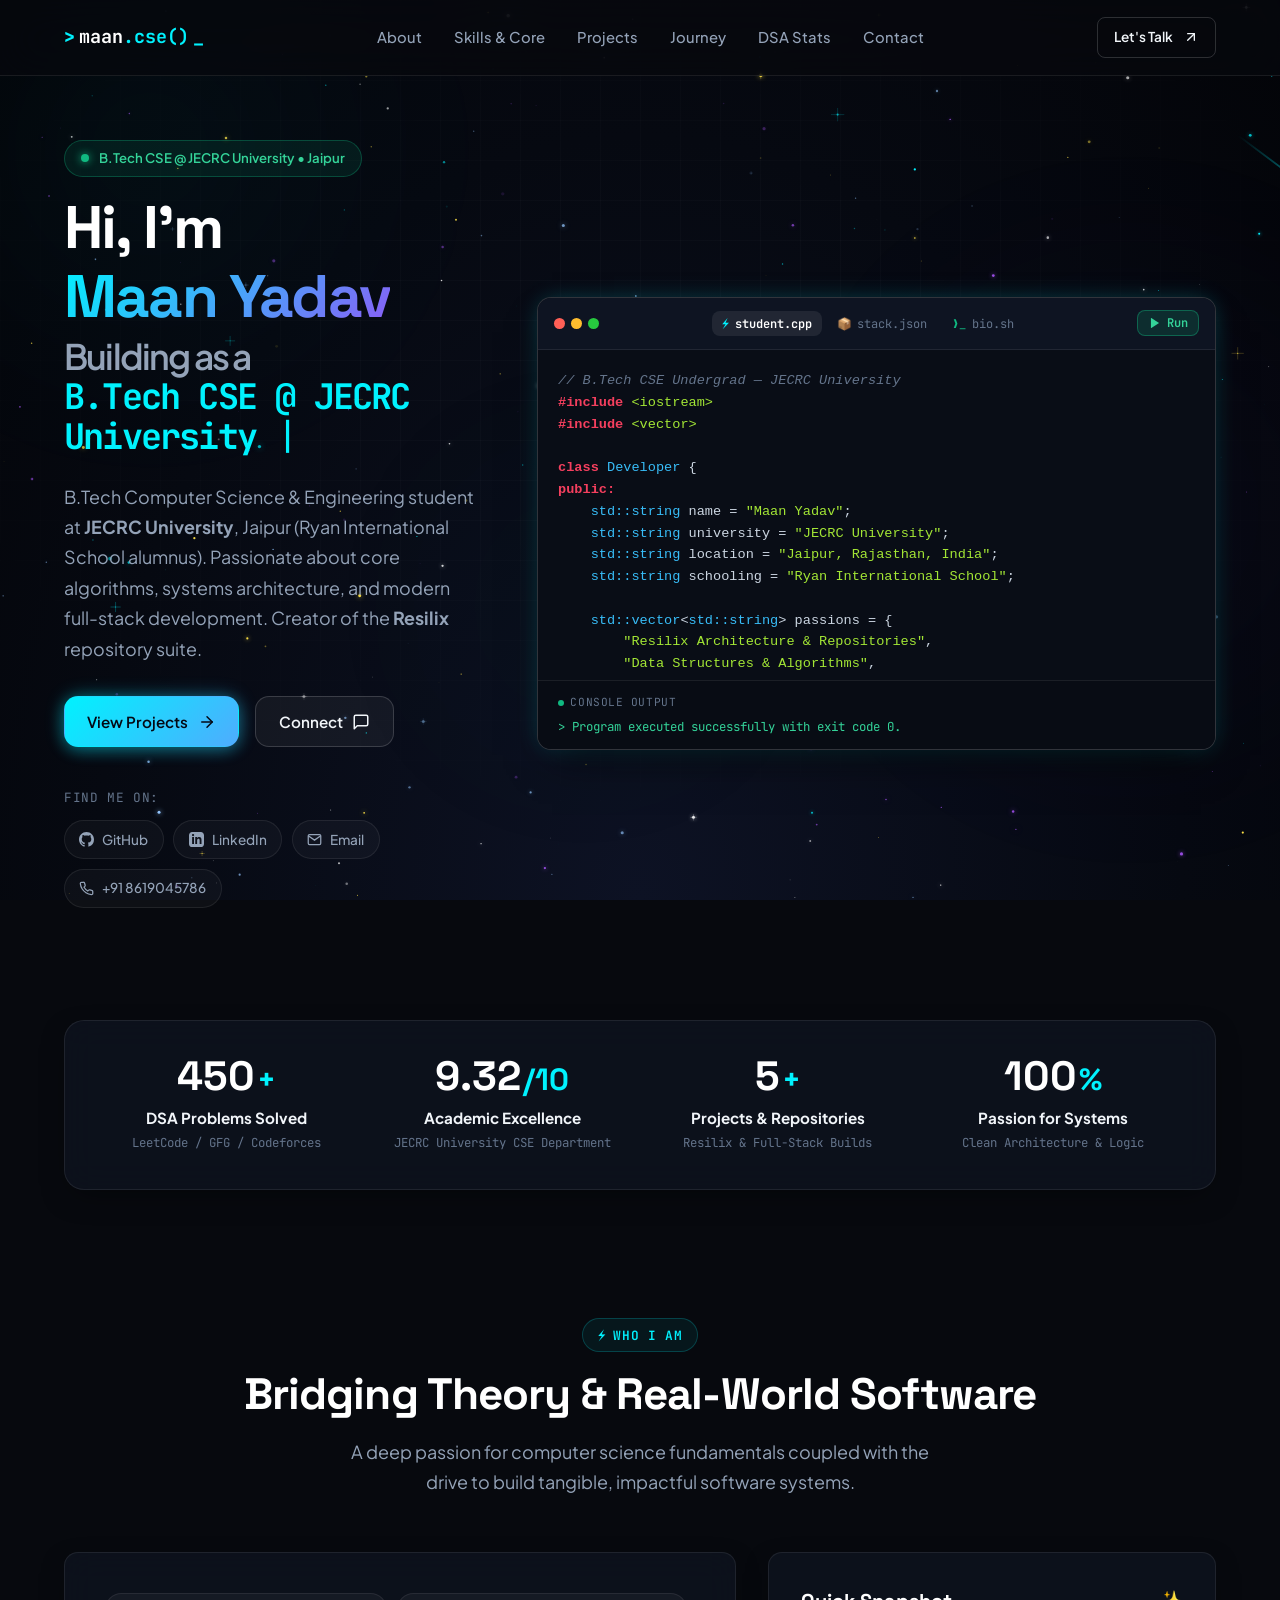
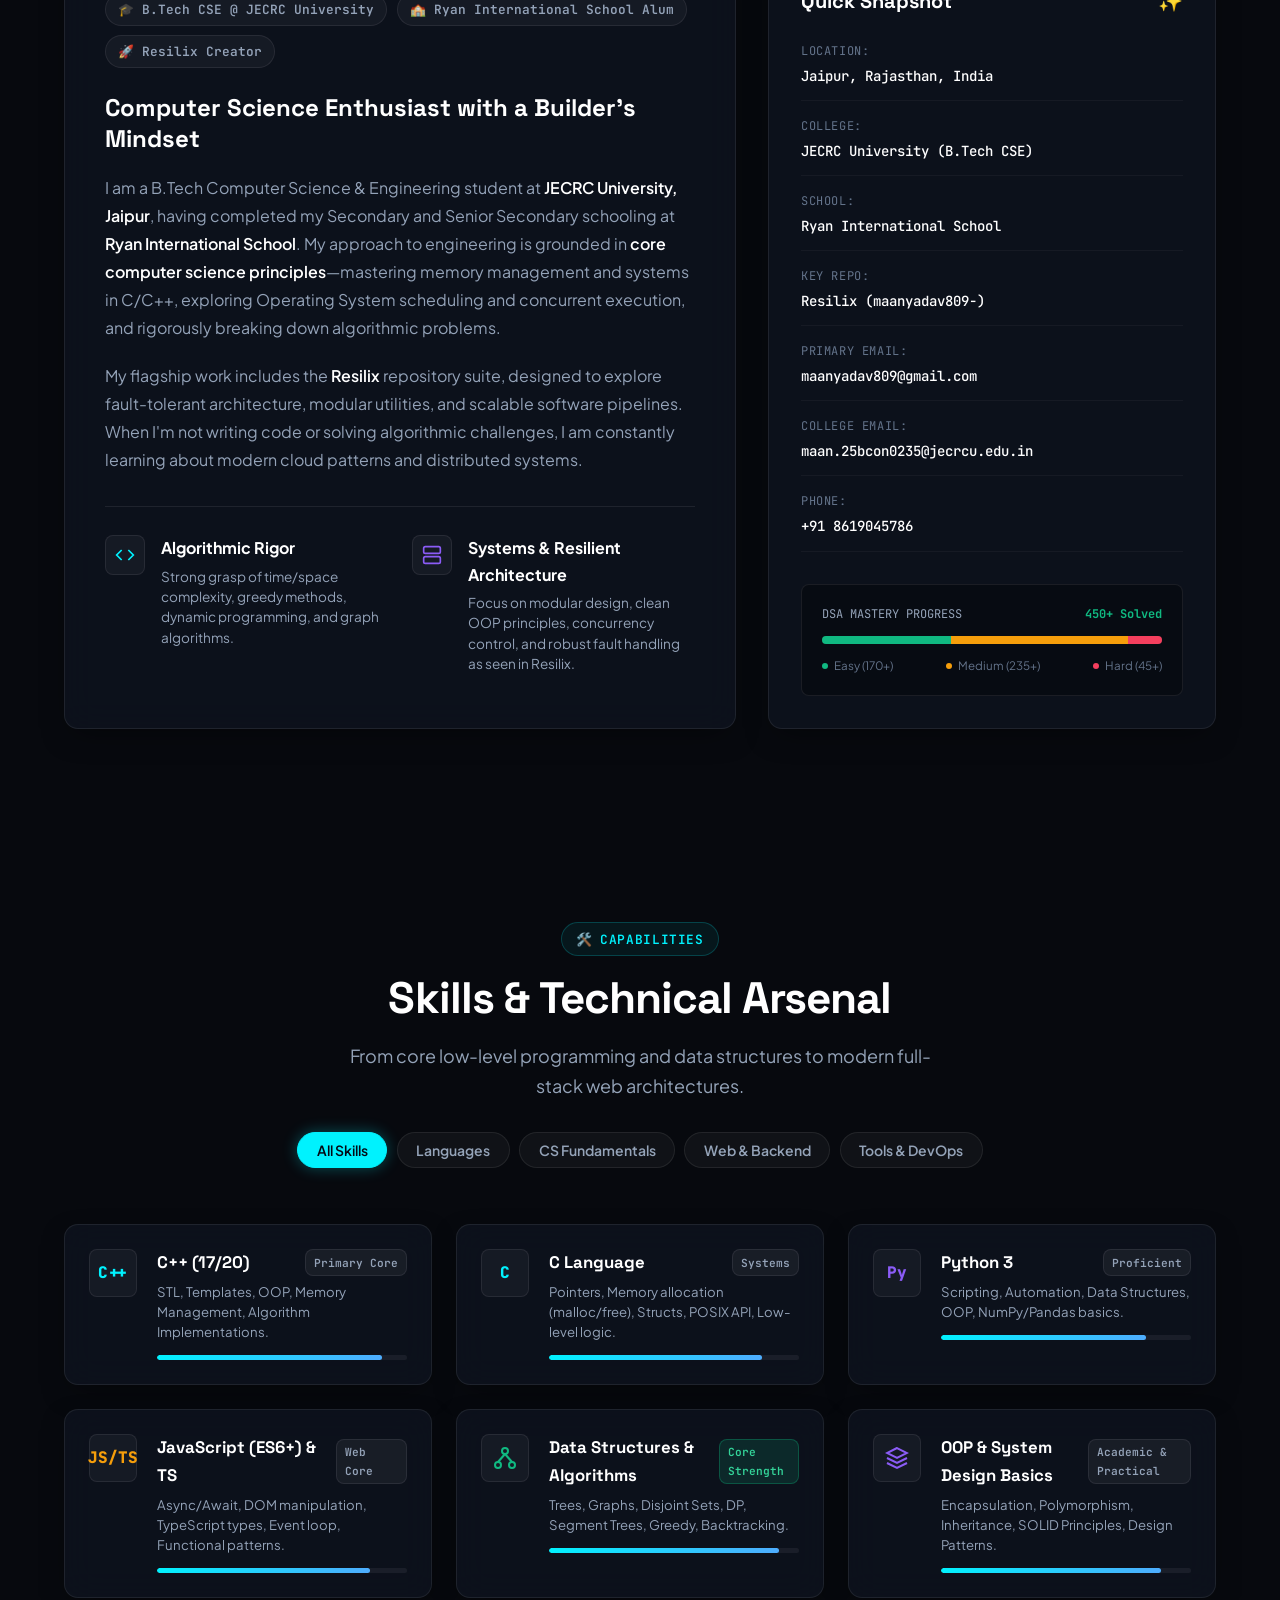
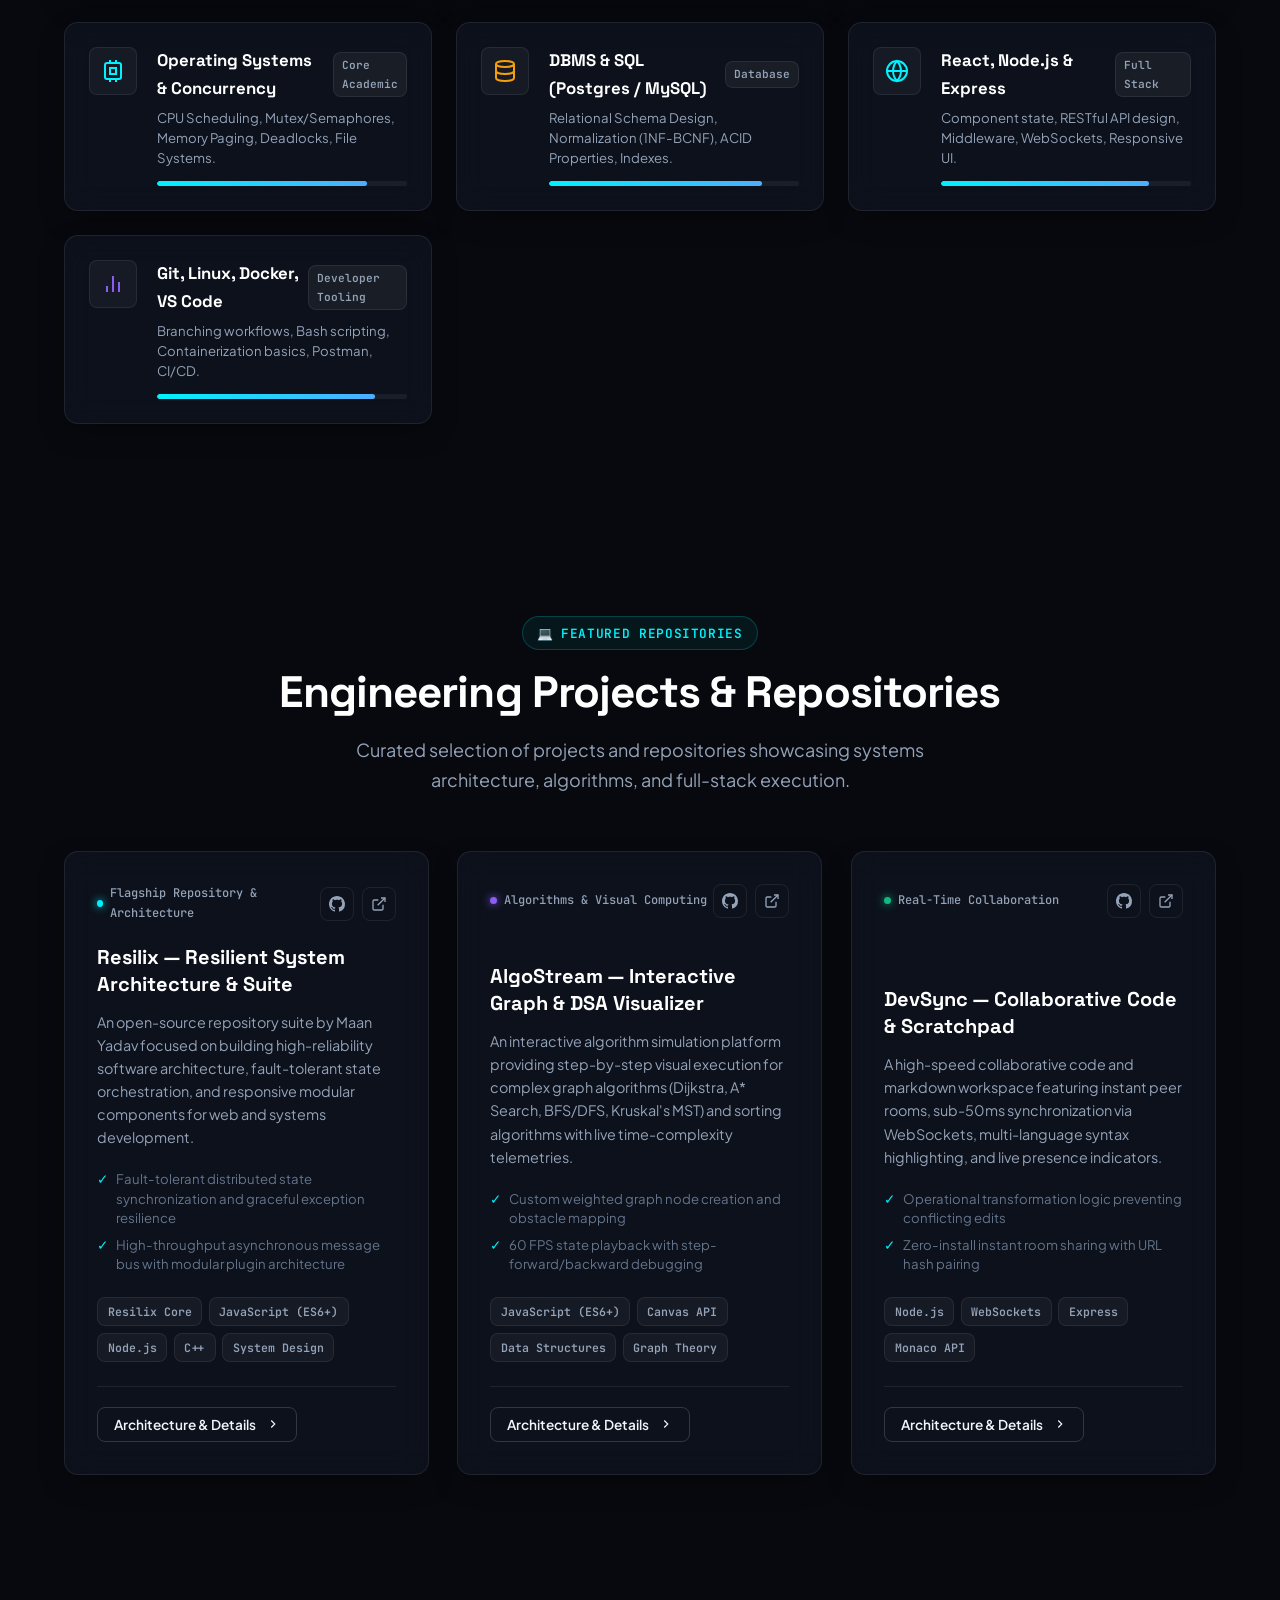
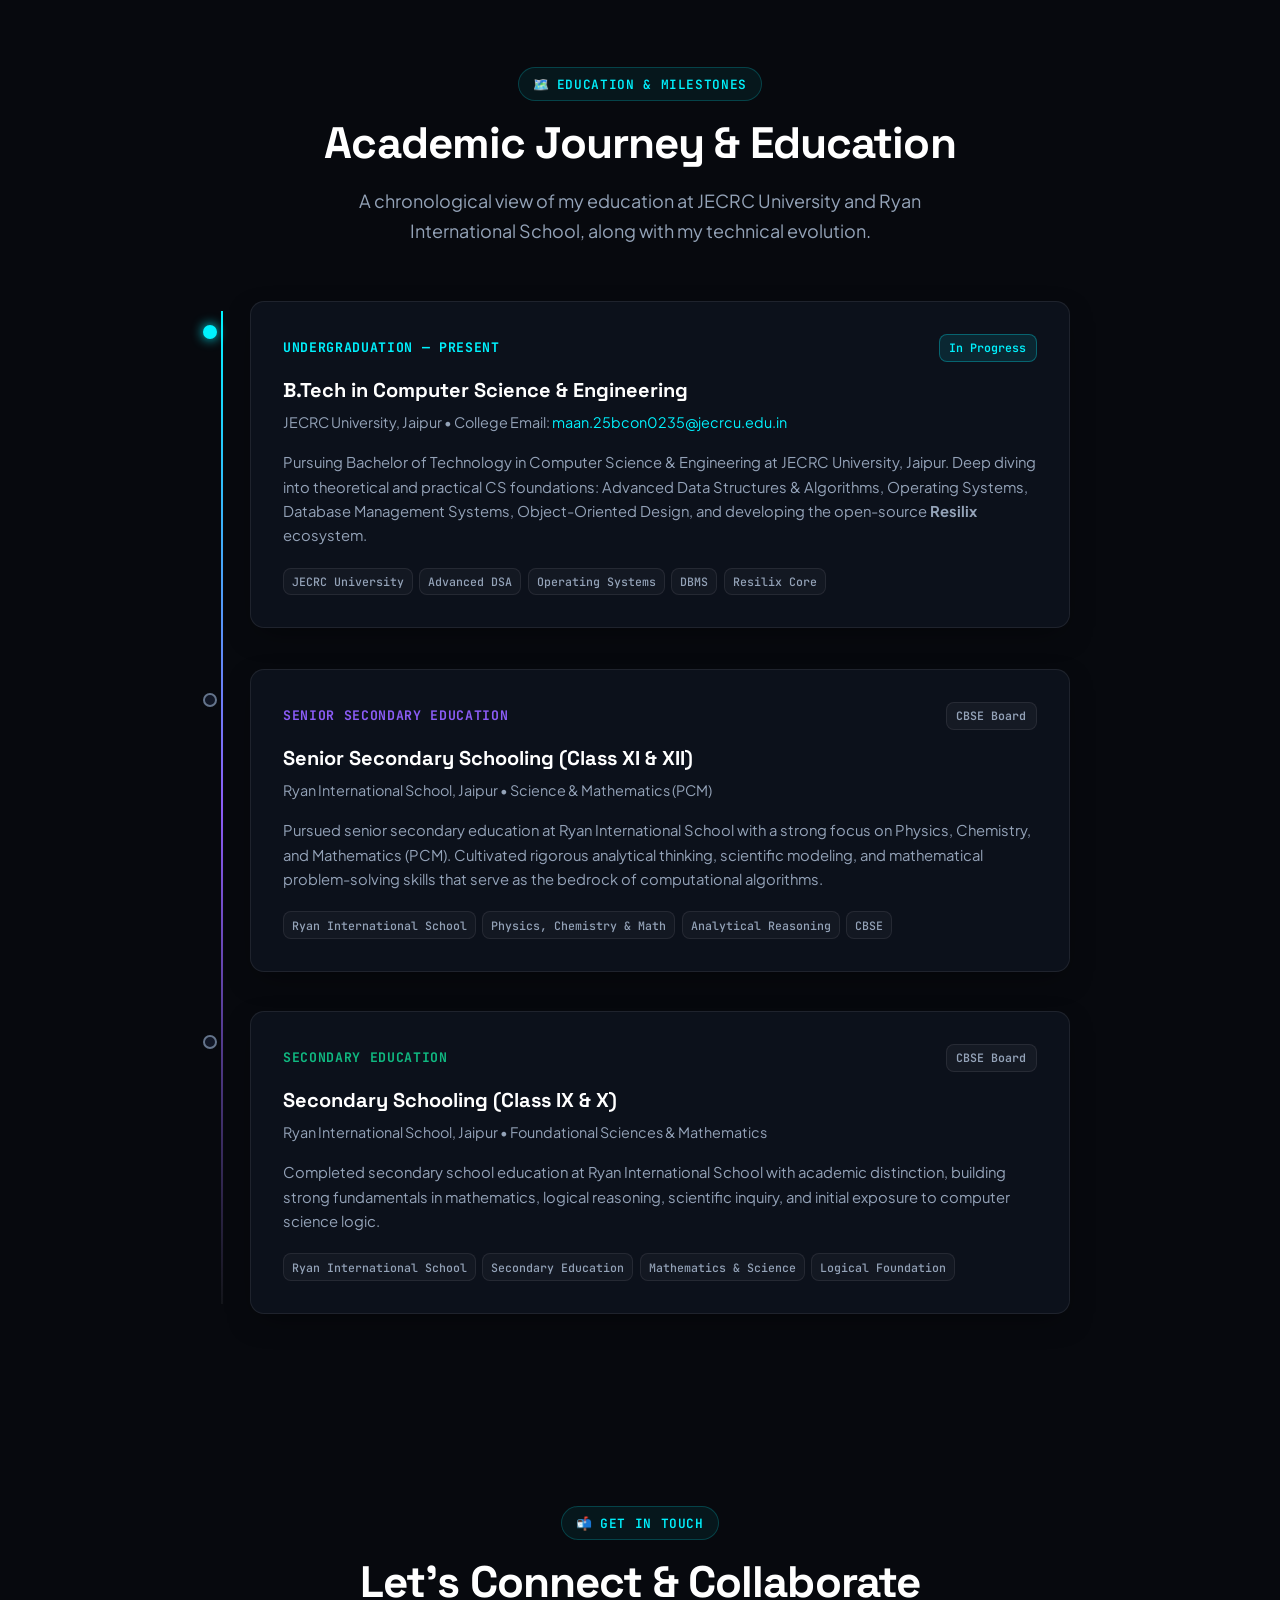
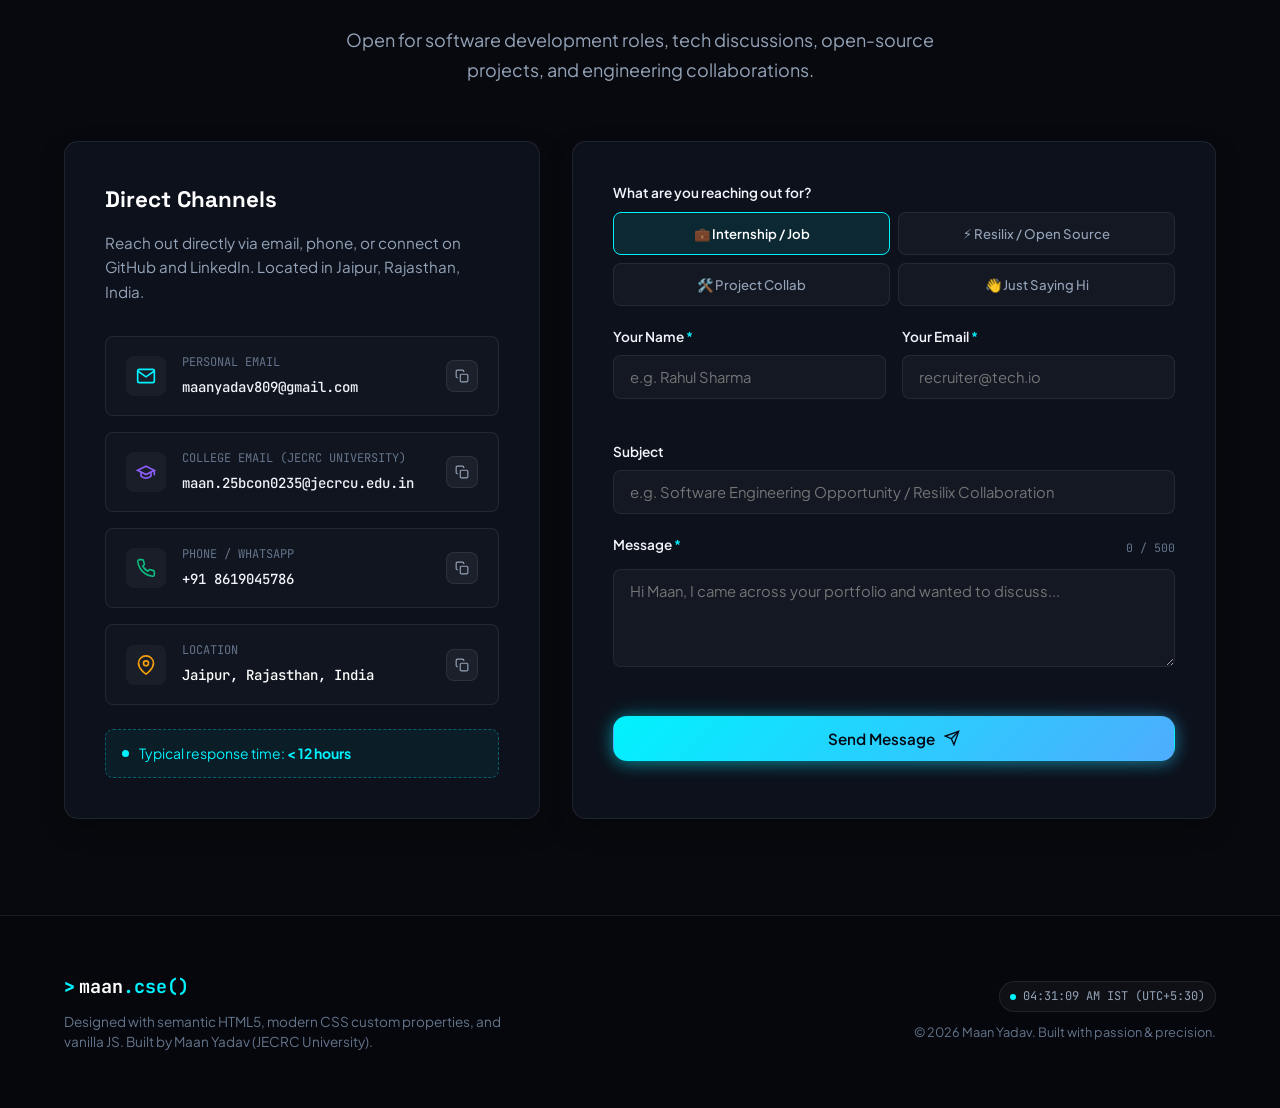
==== commit 5223f827: "feat: add interactive 3D cosmic space background with cursor parallax, twinkling stars, and shooting" ====
--- a/index.html
+++ b/index.html
@@ -1,1129 +1,1208 @@
 <!DOCTYPE html>
-<html lang="en" data-theme="dark">
+<html lang="en" class="scroll-smooth">
 <head>
   <meta charset="UTF-8">
   <meta name="viewport" content="width=device-width, initial-scale=1.0">
-  
-  <!-- Primary SEO Meta Tags -->
-  <!-- EDIT HERE: Replace [YOUR NAME] with your real name -->
-  <title>[YOUR NAME] | 2nd-Year B.Tech CSE Student &amp; Aspiring Software Developer</title>
-  <meta name="title" content="[YOUR NAME] | Portfolio - B.Tech CSE Student">
-  <meta name="description" content="Personal portfolio of [YOUR NAME], a 2nd-year B.Tech Computer Science &amp; Engineering student passionate about software development, problem solving, algorithms, and web technologies. Open to internship opportunities.">
-  <meta name="keywords" content="Computer Science, B.Tech CSE, Portfolio, Software Developer, Web Development, C++, Python, JavaScript, Internships, Student Portfolio">
-  <meta name="author" content="[YOUR NAME]">
-  <meta name="theme-color" content="#0A0E17">
-
-  <!-- Open Graph / Social Media Meta Tags -->
+  <title>Maan Yadav | B.Tech CSE Undergrad &amp; Software Developer | JECRC University</title>
+  <meta name="description" content="Portfolio of Maan Yadav, B.Tech Computer Science &amp; Engineering student at JECRC University, Jaipur. Specializing in Core Programming, Algorithms, Systems, Resilix, and Modern Web Development.">
+  <meta name="keywords" content="Maan Yadav, JECRC University, Ryan International School, Resilix, Computer Science Student, Portfolio, C++, Algorithms, Data Structures, Web Developer, Software Engineer, Jaipur">
+  <meta name="author" content="Maan Yadav">
+
+  <!-- Open Graph / Social Meta Tags -->
+  <meta property="og:title" content="Maan Yadav | B.Tech CSE Undergrad &amp; Developer">
+  <meta property="og:description" content="Explore my projects including Resilix, core CS skills, algorithms journey, and software engineering experience at JECRC University.">
   <meta property="og:type" content="website">
-  <meta property="og:url" content="https://example.com/">
-  <meta property="og:title" content="[YOUR NAME] | B.Tech CSE Student Portfolio">
-  <meta property="og:description" content="Explore projects, technical skills, coursework, and achievements of an ambitious 2nd-year CSE student seeking software development internships.">
-
-  <!-- Favicon: Sleek inline SVG Code Terminal icon -->
-  <link rel="icon" type="image/svg+xml" href="data:image/svg+xml,%3Csvg xmlns='http://www.w3.org/2000/svg' viewBox='0 0 32 32'%3E%3Crect width='32' height='32' rx='8' fill='%230B1120'/%3E%3Cpath d='M9 11l5 5-5 5M16 21h7' stroke='%2338BDF8' stroke-width='2.5' stroke-linecap='round' stroke-linejoin='round' fill='none'/%3E%3C/svg%3E">
-
-  <!-- Main Stylesheet -->
-  <link rel="stylesheet" href="css/style.css">
+
+  <!-- Google Fonts: Space Grotesk, Plus Jakarta Sans, JetBrains Mono -->
+  <link rel="preconnect" href="https://fonts.googleapis.com">
+  <link rel="preconnect" href="https://fonts.gstatic.com" crossorigin>
+  <link href="https://fonts.googleapis.com/css2?family=JetBrains+Mono:wght@400;500;600;700&family=Plus+Jakarta+Sans:wght@300;400;500;600;700;800&family=Space+Grotesk:wght@500;600;700&display=swap" rel="stylesheet">
+
+  <link rel="stylesheet" href="style.css">
 </head>
-<body>
-
-  <!-- ========================================================================
-       1. NAVIGATION BAR (STICKY)
-       ======================================================================== -->
-  <header class="header" id="header">
-    <div class="container navbar">
-      <!-- EDIT HERE: Customize Brand Logo / Name -->
-      <a href="#hero" class="nav-brand" aria-label="Home">
-        <span class="brand-icon">&lt;/&gt;</span>
-        <span><!-- EDIT HERE -->[YOUR NAME]</span>
+<body class="bg-dark text-light antialiased">
+  <!-- Interactive 3D Cosmic Space Canvas -->
+  <canvas id="space-canvas" class="space-canvas" aria-hidden="true"></canvas>
+
+  <!-- Ambient background glow elements -->
+  <div class="ambient-glow glow-1" aria-hidden="true"></div>
+  <div class="ambient-glow glow-2" aria-hidden="true"></div>
+  <div class="ambient-glow glow-3" aria-hidden="true"></div>
+  <div class="grid-overlay" aria-hidden="true"></div>
+
+  <!-- STICKY FROSTED NAVBAR -->
+  <header class="navbar-wrapper" id="navbar">
+    <div class="container navbar-container">
+      <a href="#hero" class="brand-logo" aria-label="Maan Yadav Portfolio Home">
+        <span class="logo-prompt">&gt;</span>
+        <span class="logo-text">maan<span class="text-accent">.cse()</span></span>
+        <span class="cursor-blink">_</span>
       </a>
 
-      <!-- Desktop Navigation Menu -->
-      <nav class="nav-menu" id="nav-menu" aria-label="Main Navigation">
-        <a href="#hero" class="nav-link active">Home</a>
-        <a href="#about" class="nav-link">About</a>
-        <a href="#skills" class="nav-link">Skills</a>
-        <a href="#projects" class="nav-link">Projects</a>
-        <a href="#education" class="nav-link">Education</a>
-        <a href="#achievements" class="nav-link">Achievements</a>
-        <a href="#experience" class="nav-link">Experience</a>
-        <a href="#contact" class="nav-link">Contact</a>
+      <!-- Desktop Nav Menu -->
+      <nav class="nav-menu" aria-label="Main Navigation">
+        <ul class="nav-list">
+          <li><a href="#about" class="nav-link">About</a></li>
+          <li><a href="#skills" class="nav-link">Skills &amp; Core</a></li>
+          <li><a href="#projects" class="nav-link">Projects</a></li>
+          <li><a href="#journey" class="nav-link">Journey</a></li>
+          <li><a href="#dsa-stats" class="nav-link">DSA Stats</a></li>
+          <li><a href="#contact" class="nav-link">Contact</a></li>
+        </ul>
       </nav>
 
-      <!-- Navigation Actions (Theme Toggle & Mobile Hamburger) -->
+      <!-- Nav Actions -->
       <div class="nav-actions">
-        <!-- Dark/Light Theme Toggle -->
-        <button id="theme-toggle" class="theme-toggle-btn" aria-label="Toggle Color Theme" title="Toggle Theme">
-          <!-- Populated by JavaScript -->
-        </button>
-
-        <!-- Mobile Hamburger Menu Button -->
-        <button class="hamburger" id="hamburger-btn" aria-label="Open Navigation Menu" aria-expanded="false" aria-controls="nav-menu">
-          <span class="hamburger-line"></span>
-          <span class="hamburger-line"></span>
-          <span class="hamburger-line"></span>
+        <a href="#contact" class="btn btn-outline btn-sm nav-cta">
+          <span>Let's Talk</span>
+          <svg class="icon-sm" viewBox="0 0 24 24" fill="none" stroke="currentColor" stroke-width="2" stroke-linecap="round" stroke-linejoin="round">
+            <line x1="7" y1="17" x2="17" y2="7"></line>
+            <polyline points="7 7 17 7 17 17"></polyline>
+          </svg>
+        </a>
+
+        <!-- Mobile Hamburger Toggle -->
+        <button class="mobile-toggle" id="mobile-menu-btn" aria-label="Toggle navigation menu" aria-expanded="false">
+          <span class="hamburger-line line-1"></span>
+          <span class="hamburger-line line-2"></span>
+          <span class="hamburger-line line-3"></span>
         </button>
       </div>
     </div>
+
+    <!-- Mobile Drawer Menu -->
+    <div class="mobile-drawer" id="mobile-drawer" aria-hidden="true">
+      <ul class="mobile-nav-list">
+        <li><a href="#about" class="mobile-nav-link">About</a></li>
+        <li><a href="#skills" class="mobile-nav-link">Skills &amp; Core</a></li>
+        <li><a href="#projects" class="mobile-nav-link">Projects</a></li>
+        <li><a href="#journey" class="mobile-nav-link">Journey</a></li>
+        <li><a href="#dsa-stats" class="mobile-nav-link">DSA Stats</a></li>
+        <li><a href="#contact" class="mobile-nav-link">Contact</a></li>
+        <li class="mobile-cta-item">
+          <a href="#contact" class="btn btn-primary w-full text-center">Get in Touch</a>
+        </li>
+      </ul>
+      <div class="mobile-drawer-footer">
+        <div class="status-pill status-pill-sm">
+          <span class="status-indicator"></span>
+          <span>Open for Tech Collaborations &amp; Internships</span>
+        </div>
+      </div>
+    </div>
   </header>
 
-  <main>
-    <!-- ======================================================================
-         2. HERO SECTION
-         ====================================================================== -->
-    <section class="section hero-section" id="hero">
-      <div class="container">
-        <div class="hero-grid">
-          
-          <!-- Left Column: Introduction & CTAs -->
-          <div class="hero-intro reveal">
-            <!-- Availability Status Badge -->
-            <div class="hero-badge">
-              <span class="status-dot"></span>
-              <span>Available for Internships &amp; Projects</span>
-            </div>
-
-            <p class="hero-greeting">Hi there, I'm</p>
-            
-            <!-- EDIT HERE: Your Full Name -->
-            <h1 class="hero-name">
-              <span class="gradient-text"><!-- EDIT HERE -->[YOUR NAME]</span>
-            </h1>
-
-            <!-- Animated Typing Subtitle -->
-            <div class="hero-role-wrapper">
-              <span>I am a&nbsp;</span>
-              <span class="hero-typing-text" id="typing-text">B.Tech CSE Student</span>
-              <span class="hero-cursor">|</span>
-            </div>
-
-            <!-- EDIT HERE: Professional Summary -->
-            <p class="hero-bio">
-              Passionate 2nd-year Computer Science &amp; Engineering student focused on software development, problem solving, and building practical digital solutions. Eager to apply my technical skills to real-world software engineering challenges.
-            </p>
-
-            <!-- Hero Action Buttons -->
-            <div class="hero-cta-group">
-              <a href="#projects" class="btn btn-primary">
-                <span>View My Projects</span>
-                <svg width="18" height="18" viewBox="0 0 24 24" fill="currentColor" aria-hidden="true"><path d="M13.293 6.293 7.586 12l5.707 5.707 1.414-1.414L10.414 12l4.293-4.293z" transform="rotate(180 12 12)"/></svg>
+  <main id="main-content">
+    <!-- HERO SECTION -->
+    <section class="hero-section section-padding" id="hero">
+      <div class="container hero-grid">
+        <!-- Left Hero Content -->
+        <div class="hero-content reveal-fade-up">
+          <div class="status-pill mb-4">
+            <span class="status-indicator pulse-animation"></span>
+            <span class="status-text">B.Tech CSE @ JECRC University • Jaipur</span>
+          </div>
+
+          <h1 class="hero-title">
+            <span class="hero-greeting">Hi, I'm <span class="gradient-text font-bold">Maan Yadav</span></span>
+            <span class="hero-role-wrapper">
+              <span class="role-static">Building as a </span>
+              <span class="typewriter-container text-cyan">
+                <span id="typewriter" class="typewriter-text"></span>
+                <span class="typewriter-cursor">|</span>
+              </span>
+            </span>
+          </h1>
+
+          <p class="hero-description">
+            B.Tech Computer Science &amp; Engineering student at <strong>JECRC University</strong>, Jaipur (Ryan International School alumnus). Passionate about core algorithms, systems architecture, and modern full-stack development. Creator of the <strong>Resilix</strong> repository suite.
+          </p>
+
+          <!-- Action Buttons & Socials -->
+          <div class="hero-actions">
+            <a href="#projects" class="btn btn-primary btn-glow">
+              <span>View Projects</span>
+              <svg class="icon" viewBox="0 0 24 24" fill="none" stroke="currentColor" stroke-width="2" stroke-linecap="round" stroke-linejoin="round">
+                <line x1="5" y1="12" x2="19" y2="12"></line>
+                <polyline points="12 5 19 12 12 19"></polyline>
+              </svg>
+            </a>
+            <a href="#contact" class="btn btn-secondary">
+              <span>Connect</span>
+              <svg class="icon" viewBox="0 0 24 24" fill="none" stroke="currentColor" stroke-width="2" stroke-linecap="round" stroke-linejoin="round">
+                <path d="M21 15a2 2 0 0 1-2 2H7l-4 4V5a2 2 0 0 1 2-2h14a2 2 0 0 1 2 2z"></path>
+              </svg>
+            </a>
+          </div>
+
+          <!-- Social Links Strip -->
+          <div class="hero-social-strip">
+            <span class="social-label">Find me on:</span>
+            <div class="social-links-row">
+              <a href="https://github.com/maanyadav809-" target="_blank" rel="noopener noreferrer" class="social-chip" aria-label="GitHub Profile (maanyadav809-)">
+                <svg class="social-icon" viewBox="0 0 24 24" fill="currentColor">
+                  <path d="M12 0C5.37 0 0 5.37 0 12c0 5.31 3.435 9.795 8.205 11.385.6.105.825-.255.825-.57 0-.285-.015-1.23-.015-2.235-3.015.555-3.795-.735-4.035-1.41-.135-.345-.72-1.41-1.23-1.695-.42-.225-1.02-.78-.015-.795.945-.015 1.62.87 1.845 1.23 1.08 1.815 2.805 1.305 3.495.99.105-.78.42-1.305.765-1.605-2.67-.3-5.46-1.335-5.46-5.925 0-1.305.465-2.385 1.23-3.225-.12-.3-.54-1.53.12-3.18 0 0 1.005-.315 3.3 1.23.96-.27 1.98-.405 3-.405s2.04.135 3 .405c2.295-1.56 3.3-1.23 3.3-1.23.66 1.65.24 2.88.12 3.18.765.84 1.23 1.905 1.23 3.225 0 4.605-2.805 5.625-5.475 5.925.435.375.81 1.095.81 2.22 0 1.605-.015 2.895-.015 3.3 0 .315.225.69.825.57A12.02 12.02 0 0024 12c0-6.63-5.37-12-12-12z"/>
+                </svg>
+                <span>GitHub</span>
               </a>
-
-              <!-- EDIT HERE: Update link to your resume file when available -->
-              <a href="#contact" class="btn btn-outline" id="resume-download-btn" title="Download Resume or Request CV">
-                <svg width="18" height="18" viewBox="0 0 24 24" fill="currentColor" aria-hidden="true"><path d="M19 9h-4V3H9v6H5l7 7 7-7zM5 18v2h14v-2H5z"/></svg>
-                <span>Download Resume</span>
+              <a href="https://www.linkedin.com" target="_blank" rel="noopener noreferrer" class="social-chip" aria-label="LinkedIn: Maan Yadav, Student at JECRC University">
+                <svg class="social-icon" viewBox="0 0 24 24" fill="currentColor">
+                  <path d="M19 0h-14c-2.761 0-5 2.239-5 5v14c0 2.761 2.239 5 5 5h14c2.762 0 5-2.239 5-5v-14c0-2.761-2.238-5-5-5zm-11 19h-3v-11h3v11zm-1.5-12.268c-.966 0-1.75-.79-1.75-1.764s.784-1.764 1.75-1.764 1.75.79 1.75 1.764-.783 1.764-1.75 1.764zm13.5 12.268h-3v-5.604c0-3.368-4-3.113-4 0v5.604h-3v-11h3v1.765c1.396-2.586 7-2.777 7 2.476v6.759z"/>
+                </svg>
+                <span>LinkedIn</span>
               </a>
-
-              <a href="#contact" class="btn btn-outline">
-                <span>Contact Me</span>
+              <a href="mailto:maanyadav809@gmail.com" class="social-chip" aria-label="Direct Email (maanyadav809@gmail.com)">
+                <svg class="social-icon" viewBox="0 0 24 24" fill="none" stroke="currentColor" stroke-width="2">
+                  <path d="M4 4h16c1.1 0 2 .9 2 2v12c0 1.1-.9 2-2 2H4c-1.1 0-2-.9-2-2V6c0-1.1.9-2 2-2z"></path>
+                  <polyline points="22,6 12,13 2,6"></polyline>
+                </svg>
+                <span>Email</span>
               </a>
-            </div>
-
-            <!-- Social Links Strip -->
-            <div class="hero-socials">
-              <span class="hero-social-label">Connect:</span>
-              
-              <!-- EDIT HERE: Replace href with your actual GitHub URL -->
-              <a href="https://github.com" target="_blank" rel="noopener noreferrer" class="social-link" aria-label="GitHub Profile" title="GitHub">
-                <svg viewBox="0 0 24 24"><path d="M12 2A10 10 0 0 0 2 12c0 4.42 2.87 8.17 6.84 9.5.5.08.66-.23.66-.5v-1.69c-2.77.6-3.36-1.34-3.36-1.34-.46-1.16-1.11-1.47-1.11-1.47-.91-.62.07-.6.07-.6 1 .07 1.53 1.03 1.53 1.03.87 1.52 2.34 1.07 2.91.83.1-.65.35-1.09.63-1.34-2.22-.25-4.55-1.11-4.55-4.92 0-1.11.38-2 1.03-2.71-.1-.25-.45-1.29.1-2.64 0 0 .84-.27 2.75 1.02.79-.22 1.65-.33 2.5-.33.85 0 1.71.11 2.5.33 1.91-1.29 2.75-1.02 2.75-1.02.55 1.35.2 2.39.1 2.64.65.71 1.03 1.6 1.03 2.71 0 3.82-2.34 4.66-4.57 4.91.36.31.69.92.69 1.85V21c0 .27.16.59.67.5C19.14 20.16 22 16.42 22 12A10 10 0 0 0 12 2z"/></svg>
+              <a href="tel:+918619045786" class="social-chip" aria-label="Call Maan Yadav (8619045786)">
+                <svg class="social-icon" viewBox="0 0 24 24" fill="none" stroke="currentColor" stroke-width="2">
+                  <path d="M22 16.92v3a2 2 0 0 1-2.18 2 19.79 19.79 0 0 1-8.63-3.07 19.5 19.5 0 0 1-6-6 19.79 19.79 0 0 1-3.07-8.67A2 2 0 0 1 4.11 2h3a2 2 0 0 1 2 1.72 12.84 12.84 0 0 0 .7 2.81 2 2 0 0 1-.45 2.11L8.09 9.91a16 16 0 0 0 6 6l1.27-1.27a2 2 0 0 1 2.11-.45 12.84 12.84 0 0 0 2.81.7A2 2 0 0 1 22 16.92z"></path>
+                </svg>
+                <span>+91 8619045786</span>
               </a>
-
-              <!-- EDIT HERE: Replace href with your actual LinkedIn URL -->
-              <a href="https://linkedin.com" target="_blank" rel="noopener noreferrer" class="social-link" aria-label="LinkedIn Profile" title="LinkedIn">
-                <svg viewBox="0 0 24 24"><path d="M19 3a2 2 0 0 1 2 2v14a2 2 0 0 1-2 2H5a2 2 0 0 1-2-2V5a2 2 0 0 1 2-2h14m-.5 15.5v-5.3a3.26 3.26 0 0 0-3.26-3.26c-.85 0-1.84.52-2.28 1.3v-1.11h-2.79v8.37h2.79v-4.93c0-.77.62-1.4 1.39-1.4a1.4 1.4 0 0 1 1.4 1.4v4.93h2.75M6.88 8.56a1.68 1.68 0 0 0 1.68-1.68c0-.93-.75-1.69-1.68-1.69a1.69 1.69 0 0 0-1.69 1.69c0 .93.76 1.68 1.69 1.68m1.39 9.94v-8.37H5.5v8.37h2.77z"/></svg>
-              </a>
-
-              <!-- EDIT HERE: Replace href with your actual email address -->
-              <a href="mailto:your.email@example.com" class="social-link" aria-label="Send Email" title="Email">
-                <svg viewBox="0 0 24 24"><path d="M20 4H4c-1.1 0-1.99.9-1.99 2L2 18c0 1.1.9 2 2 2h16c1.1 0 2-.9 2-2V6c0-1.1-.9-2-2-2zm0 4l-8 5-8-5V6l8 5 8-5v2z"/></svg>
-              </a>
-            </div>
-          </div>
-
-          <!-- Right Column: Developer Code Terminal Card -->
-          <div class="terminal-wrapper reveal">
-            <div class="terminal-glow"></div>
-            <div class="terminal-card">
-              <div class="terminal-header">
-                <div class="terminal-dots">
-                  <span class="terminal-dot dot-red"></span>
-                  <span class="terminal-dot dot-yellow"></span>
-                  <span class="terminal-dot dot-green"></span>
-                </div>
-                <span class="terminal-title">student_profile.js</span>
-                <span class="terminal-badge">node v20</span>
-              </div>
-              <div class="terminal-body">
-                <p><span class="code-keyword">const</span> <span class="code-var">candidate</span> = {</p>
-                <p>&nbsp;&nbsp;<span class="code-var">name</span>: <span class="code-str">'<!-- EDIT HERE -->[YOUR NAME]'</span>,</p>
-                <p>&nbsp;&nbsp;<span class="code-var">academicDegree</span>: <span class="code-str">'B.Tech in CSE'</span>,</p>
-                <p>&nbsp;&nbsp;<span class="code-var">academicYear</span>: <span class="code-num">2</span>,</p>
-                <p>&nbsp;&nbsp;<span class="code-var">focusAreas</span>: [</p>
-                <p>&nbsp;&nbsp;&nbsp;&nbsp;<span class="code-str">'Data Structures &amp; Algorithms'</span>,</p>
-                <p>&nbsp;&nbsp;&nbsp;&nbsp;<span class="code-str">'Software Development'</span>,</p>
-                <p>&nbsp;&nbsp;&nbsp;&nbsp;<span class="code-str">'Web Technologies'</span></p>
-                <p>&nbsp;&nbsp;],</p>
-                <p>&nbsp;&nbsp;<span class="code-var">primaryLanguages</span>: [<span class="code-str">'C++'</span>, <span class="code-str">'Java'</span>, <span class="code-str">'Python'</span>, <span class="code-str">'JS'</span>],</p>
-                <p>&nbsp;&nbsp;<span class="code-var">seekingInternship</span>: <span class="code-bool">true</span>,</p>
-                <p>&nbsp;&nbsp;<span class="code-var">availableForWork</span>: <span class="code-func">function</span>() {</p>
-                <p>&nbsp;&nbsp;&nbsp;&nbsp;<span class="code-keyword">return</span> <span class="code-str">'Ready to build, learn &amp; contribute!'</span>;</p>
-                <p>&nbsp;&nbsp;}</p>
-                <p>};</p>
-                <div class="terminal-footer-status">
-                  <span>✓ candidate.availableForWork()</span>
-                  <span style="color: #10B981;">● Active Status</span>
-                </div>
-              </div>
-            </div>
-          </div>
-
+            </div>
+          </div>
+        </div>
+
+        <!-- Right Hero Interactive Terminal / Dev Card -->
+        <div class="hero-visual reveal-fade-up delay-1">
+          <div class="terminal-window spotlight-card">
+            <!-- Terminal Title Bar -->
+            <div class="terminal-bar">
+              <div class="terminal-controls">
+                <span class="control-dot dot-close"></span>
+                <span class="control-dot dot-minimize"></span>
+                <span class="control-dot dot-maximize"></span>
+              </div>
+              <div class="terminal-tabs">
+                <button class="terminal-tab active" data-tab="tab-cpp" id="tab-btn-cpp">
+                  <span class="tab-icon text-cyan">⚡</span> student.cpp
+                </button>
+                <button class="terminal-tab" data-tab="tab-json" id="tab-btn-json">
+                  <span class="tab-icon text-violet">📦</span> stack.json
+                </button>
+                <button class="terminal-tab" data-tab="tab-bash" id="tab-btn-bash">
+                  <span class="tab-icon text-emerald">❯_</span> bio.sh
+                </button>
+              </div>
+              <div class="terminal-actions">
+                <button class="btn-run-code" id="btn-run-code" title="Simulate execution">
+                  <svg class="icon-xs" viewBox="0 0 24 24" fill="currentColor">
+                    <polygon points="5 3 19 12 5 21 5 3"></polygon>
+                  </svg>
+                  <span>Run</span>
+                </button>
+              </div>
+            </div>
+
+            <!-- Terminal Body Code Views -->
+            <div class="terminal-body font-mono">
+              <!-- Tab 1: C++ Profile -->
+              <div class="tab-pane active" id="tab-cpp">
+                <pre><code><span class="tok-comment">// B.Tech CSE Undergrad — JECRC University</span>
+<span class="tok-keyword">#include</span> <span class="tok-string">&lt;iostream&gt;</span>
+<span class="tok-keyword">#include</span> <span class="tok-string">&lt;vector&gt;</span>
+
+<span class="tok-keyword">class</span> <span class="tok-type">Developer</span> {
+<span class="tok-keyword">public:</span>
+    <span class="tok-type">std::string</span> name = <span class="tok-string">"Maan Yadav"</span>;
+    <span class="tok-type">std::string</span> university = <span class="tok-string">"JECRC University"</span>;
+    <span class="tok-type">std::string</span> location = <span class="tok-string">"Jaipur, Rajasthan, India"</span>;
+    <span class="tok-type">std::string</span> schooling = <span class="tok-string">"Ryan International School"</span>;
+
+    <span class="tok-type">std::vector</span>&lt;<span class="tok-type">std::string</span>&gt; passions = {
+        <span class="tok-string">"Resilix Architecture &amp; Repositories"</span>,
+        <span class="tok-string">"Data Structures &amp; Algorithms"</span>,
+        <span class="tok-string">"Full-Stack Web &amp; Scalable Systems"</span>
+    };
+
+    <span class="tok-type">void</span> <span class="tok-func">buildFuture</span>() {
+        <span class="tok-type">std::cout</span> &lt;&lt; <span class="tok-string">"Building Resilix &amp; High-Impact Systems 🚀"</span> &lt;&lt; <span class="tok-type">std::endl</span>;
+    }
+};</code></pre>
+              </div>
+
+              <!-- Tab 2: JSON Stack -->
+              <div class="tab-pane" id="tab-json">
+                <pre><code>{
+  <span class="tok-key">"developer"</span>: <span class="tok-string">"Maan Yadav"</span>,
+  <span class="tok-key">"institution"</span>: <span class="tok-string">"JECRC University, Jaipur"</span>,
+  <span class="tok-key">"school"</span>: <span class="tok-string">"Ryan International School"</span>,
+  <span class="tok-key">"email"</span>: <span class="tok-string">"maanyadav809@gmail.com"</span>,
+  <span class="tok-key">"collegeEmail"</span>: <span class="tok-string">"maan.25bcon0235@jecrcu.edu.in"</span>,
+  <span class="tok-key">"phone"</span>: <span class="tok-string">"8619045786"</span>,
+  <span class="tok-key">"github"</span>: <span class="tok-string">"maanyadav809-"</span>,
+  <span class="tok-key">"keyRepository"</span>: <span class="tok-string">"Resilix"</span>,
+  <span class="tok-key">"location"</span>: <span class="tok-string">"Jaipur, Rajasthan, India"</span>
+}</code></pre>
+              </div>
+
+              <!-- Tab 3: Bash Script -->
+              <div class="tab-pane" id="tab-bash">
+                <pre><code><span class="tok-comment">#!/usr/bin/env bash</span>
+<span class="tok-prompt">$</span> <span class="tok-func">whoami</span>
+<span class="tok-output">Maan Yadav (JECRC University • Jaipur, India)</span>
+
+<span class="tok-prompt">$</span> <span class="tok-func">git</span> log -n 1 --oneline
+<span class="tok-output"><span class="tok-string">7c3f8e1</span> feat: initial Resilix core architecture &amp; modules</span>
+
+<span class="tok-prompt">$</span> <span class="tok-func">ping</span> -c 1 github.com/maanyadav809-
+<span class="tok-output">64 bytes: status=READY_TO_COLLABORATE time=0.35ms</span></code></pre>
+              </div>
+            </div>
+
+            <!-- Terminal Output Console -->
+            <div class="terminal-footer">
+              <div class="output-header">
+                <span class="output-indicator"></span>
+                <span>Console Output</span>
+              </div>
+              <div class="output-text" id="terminal-output-text">
+                &gt; Program executed successfully with exit code 0.
+              </div>
+            </div>
+          </div>
         </div>
       </div>
     </section>
 
-    <!-- ======================================================================
-         3. ABOUT ME SECTION
-         ====================================================================== -->
-    <section class="section section-alt" id="about">
+    <!-- STATS & IMPACT BANNER -->
+    <section class="stats-section" id="dsa-stats">
       <div class="container">
-        <div class="section-header reveal">
-          <span class="section-tag">About Me</span>
-          <h2 class="section-title">Driven by Curiosity, Grounded in Fundamentals</h2>
-          <p class="section-desc">Get to know my academic background, technical focus, and passion for software engineering.</p>
-        </div>
-
-        <div class="about-grid">
-          <!-- Left Column: Story & Highlights -->
-          <div class="about-text reveal">
-            <!-- EDIT HERE: Update with your personal journey -->
-            <p>
-              I am currently in my <strong>second year</strong> pursuing a <strong>Bachelor of Technology (B.Tech) in Computer Science &amp; Engineering</strong>. My journey with technology began with an intense curiosity about how digital systems function under the hood, which quickly grew into a deep commitment to mastering software development and problem solving.
-            </p>
-            <p>
-              As a 2nd-year student, I actively divide my time between reinforcing computer science fundamentals—such as <strong>Data Structures, Algorithms, and Object-Oriented Programming</strong>—and developing hands-on web and software projects. I take pride in writing readable, maintainable code and solving algorithmic problems methodically.
-            </p>
-            <p>
-              I am currently actively seeking <strong>software engineering internships and project collaborations</strong> where I can contribute to meaningful real-world products, learn from experienced mentors, and accelerate my engineering growth.
-            </p>
-
-            <div class="about-highlights">
-              <div class="highlight-item">
-                <div class="highlight-icon">
-                  <svg viewBox="0 0 24 24"><path d="M9 16.17L4.83 12l-1.42 1.41L9 19 21 7l-1.41-1.41z"/></svg>
-                </div>
-                <span>Core CS &amp; Algorithms</span>
-              </div>
-              <div class="highlight-item">
-                <div class="highlight-icon">
-                  <svg viewBox="0 0 24 24"><path d="M9 16.17L4.83 12l-1.42 1.41L9 19 21 7l-1.41-1.41z"/></svg>
-                </div>
-                <span>Modern Web Technologies</span>
-              </div>
-              <div class="highlight-item">
-                <div class="highlight-icon">
-                  <svg viewBox="0 0 24 24"><path d="M9 16.17L4.83 12l-1.42 1.41L9 19 21 7l-1.41-1.41z"/></svg>
-                </div>
-                <span>Real-World Projects</span>
-              </div>
-              <div class="highlight-item">
-                <div class="highlight-icon">
-                  <svg viewBox="0 0 24 24"><path d="M9 16.17L4.83 12l-1.42 1.41L9 19 21 7l-1.41-1.41z"/></svg>
-                </div>
-                <span>Quick Learner &amp; Team Player</span>
-              </div>
-            </div>
-          </div>
-
-          <!-- Right Column: Key Statistics Cards -->
-          <div class="stats-grid reveal">
-            <!-- Stat Card 1 -->
-            <div class="stat-card glass-card">
-              <div class="stat-number"><!-- EDIT HERE -->2nd</div>
-              <div class="stat-label">Year CSE Student</div>
-              <div class="stat-sublabel">B.Tech Undergrad</div>
-            </div>
-
-            <!-- Stat Card 2 -->
-            <div class="stat-card glass-card">
-              <div class="stat-number"><!-- EDIT HERE -->4+</div>
-              <div class="stat-label">Projects Built</div>
-              <div class="stat-sublabel">Web &amp; Software</div>
-            </div>
-
-            <!-- Stat Card 3 -->
-            <div class="stat-card glass-card">
-              <div class="stat-number"><!-- EDIT HERE -->8+</div>
-              <div class="stat-label">Technologies</div>
-              <div class="stat-sublabel">Languages &amp; Tools</div>
-            </div>
-
-            <!-- Stat Card 4 -->
-            <div class="stat-card glass-card">
-              <div class="stat-number" style="color: var(--color-success);"><!-- EDIT HERE -->100%</div>
-              <div class="stat-label">Open for Roles</div>
-              <div class="stat-sublabel">Internships &amp; Research</div>
-            </div>
+        <div class="stats-glass-card spotlight-card reveal-fade-up">
+          <div class="stat-item">
+            <div class="stat-number-wrapper">
+              <span class="stat-number counter" data-target="450">0</span>
+              <span class="stat-plus">+</span>
+            </div>
+            <div class="stat-label">DSA Problems Solved</div>
+            <div class="stat-sub">LeetCode / GFG / Codeforces</div>
+          </div>
+
+          <div class="stat-divider" aria-hidden="true"></div>
+
+          <div class="stat-item">
+            <div class="stat-number-wrapper">
+              <span class="stat-number counter" data-target="9.32" data-decimals="2">0.00</span>
+              <span class="stat-unit">/10</span>
+            </div>
+            <div class="stat-label">Academic Excellence</div>
+            <div class="stat-sub">JECRC University CSE Department</div>
+          </div>
+
+          <div class="stat-divider" aria-hidden="true"></div>
+
+          <div class="stat-item">
+            <div class="stat-number-wrapper">
+              <span class="stat-number counter" data-target="5">0</span>
+              <span class="stat-plus">+</span>
+            </div>
+            <div class="stat-label">Projects &amp; Repositories</div>
+            <div class="stat-sub">Resilix &amp; Full-Stack Builds</div>
+          </div>
+
+          <div class="stat-divider" aria-hidden="true"></div>
+
+          <div class="stat-item">
+            <div class="stat-number-wrapper">
+              <span class="stat-number counter" data-target="100">0</span>
+              <span class="stat-unit">%</span>
+            </div>
+            <div class="stat-label">Passion for Systems</div>
+            <div class="stat-sub">Clean Architecture &amp; Logic</div>
           </div>
         </div>
       </div>
     </section>
 
-    <!-- ======================================================================
-         4. SKILLS SECTION
-         ====================================================================== -->
-    <section class="section" id="skills">
+    <!-- ABOUT SECTION -->
+    <section class="about-section section-padding" id="about">
       <div class="container">
-        <div class="section-header reveal">
-          <span class="section-tag">Technical Toolkit</span>
-          <h2 class="section-title">Skills &amp; Technologies</h2>
-          <p class="section-desc">Technologies and concepts I am currently learning, applying in personal projects, and strengthening each day.</p>
-        </div>
-
-        <div class="skills-container">
-          
-          <!-- Category 1: Programming Languages -->
-          <div class="skill-category-card glass-card reveal">
-            <div class="category-header">
-              <div class="category-icon">
-                <svg viewBox="0 0 24 24"><path d="M9.4 16.6L4.8 12l4.6-4.6L8 6l-6 6 6 6 1.4-1.4zm5.2 0l4.6-4.6-4.6-4.6L16 6l6 6-6 6-1.4-1.4z"/></svg>
-              </div>
-              <h3 class="category-title">Programming Languages</h3>
-            </div>
-            
-            <div class="skill-list">
-              <!-- Skill: C -->
-              <div class="skill-item">
-                <div class="skill-info">
-                  <span class="skill-name">C</span>
-                  <span class="skill-badge">Core Fundamentals</span>
-                </div>
-                <div class="skill-bar-bg">
-                  <div class="skill-bar-progress" data-progress="80"></div>
-                </div>
-              </div>
-
-              <!-- Skill: C++ -->
-              <div class="skill-item">
-                <div class="skill-info">
-                  <span class="skill-name">C++</span>
-                  <span class="skill-badge">OOP &amp; DSA</span>
-                </div>
-                <div class="skill-bar-bg">
-                  <div class="skill-bar-progress" data-progress="85"></div>
-                </div>
-              </div>
-
-              <!-- Skill: Java -->
-              <div class="skill-item">
-                <div class="skill-info">
-                  <span class="skill-name">Java</span>
-                  <span class="skill-badge">OOP &amp; Collections</span>
-                </div>
-                <div class="skill-bar-bg">
-                  <div class="skill-bar-progress" data-progress="75"></div>
-                </div>
-              </div>
-
-              <!-- Skill: Python -->
-              <div class="skill-item">
-                <div class="skill-info">
-                  <span class="skill-name">Python</span>
-                  <span class="skill-badge">Scripting &amp; Logic</span>
-                </div>
-                <div class="skill-bar-bg">
-                  <div class="skill-bar-progress" data-progress="78"></div>
-                </div>
-              </div>
-            </div>
-          </div>
-
-          <!-- Category 2: Web Development -->
-          <div class="skill-category-card glass-card reveal">
-            <div class="category-header">
-              <div class="category-icon">
-                <svg viewBox="0 0 24 24"><path d="M12 2C6.48 2 2 6.48 2 12s4.48 10 10 10 10-4.48 10-10S17.52 2 12 2zm-1 17.93c-3.95-.49-7-3.85-7-7.93 0-.62.08-1.21.21-1.79L9 15v1c0 1.1.9 2 2 2v1.93zm6.9-2.54c-.26-.81-1-1.39-1.9-1.39h-1v-3c0-.55-.45-1-1-1H8v-2h2c.55 0 1-.45 1-1V7h2c1.1 0 2-.9 2-2v-.41c2.93 1.19 5 4.06 5 7.41 0 2.08-.8 3.97-2.1 5.39z"/></svg>
-              </div>
-              <h3 class="category-title">Web Development</h3>
-            </div>
-            
-            <div class="skill-list">
-              <!-- Skill: HTML5 -->
-              <div class="skill-item">
-                <div class="skill-info">
-                  <span class="skill-name">HTML5</span>
-                  <span class="skill-badge">Semantic &amp; Accessible</span>
-                </div>
-                <div class="skill-bar-bg">
-                  <div class="skill-bar-progress" data-progress="90"></div>
-                </div>
-              </div>
-
-              <!-- Skill: CSS3 -->
-              <div class="skill-item">
-                <div class="skill-info">
-                  <span class="skill-name">CSS3</span>
-                  <span class="skill-badge">Flexbox, Grid &amp; Animations</span>
-                </div>
-                <div class="skill-bar-bg">
-                  <div class="skill-bar-progress" data-progress="85"></div>
-                </div>
-              </div>
-
-              <!-- Skill: JavaScript -->
-              <div class="skill-item">
-                <div class="skill-info">
-                  <span class="skill-name">JavaScript (ES6+)</span>
-                  <span class="skill-badge">DOM, Events, Async</span>
-                </div>
-                <div class="skill-bar-bg">
-                  <div class="skill-bar-progress" data-progress="78"></div>
-                </div>
-              </div>
-
-              <!-- Skill: Responsive Web Design -->
-              <div class="skill-item">
-                <div class="skill-info">
-                  <span class="skill-name">Responsive Design</span>
-                  <span class="skill-badge">Mobile-First Layouts</span>
-                </div>
-                <div class="skill-bar-bg">
-                  <div class="skill-bar-progress" data-progress="88"></div>
-                </div>
-              </div>
-            </div>
-          </div>
-
-          <!-- Category 3: Developer Tools -->
-          <div class="skill-category-card glass-card reveal">
-            <div class="category-header">
-              <div class="category-icon">
-                <svg viewBox="0 0 24 24"><path d="M22.7 19l-9.1-9.1c.9-2.3.4-5-1.5-6.9-2-2-5-2.4-7.4-1.3L9 6 6 9 1.6 4.7C.4 7.1.9 10.1 2.9 12.1c1.9 1.9 4.6 2.4 6.9 1.5l9.1 9.1c.4.4 1 .4 1.4 0l2.3-2.3c.5-.4.5-1.1.1-1.4z"/></svg>
-              </div>
-              <h3 class="category-title">Tools &amp; Workflow</h3>
-            </div>
-            
-            <div class="skill-list">
-              <!-- Skill: Git -->
-              <div class="skill-item">
-                <div class="skill-info">
-                  <span class="skill-name">Git</span>
-                  <span class="skill-badge">Version Control</span>
-                </div>
-                <div class="skill-bar-bg">
-                  <div class="skill-bar-progress" data-progress="80"></div>
-                </div>
-              </div>
-
-              <!-- Skill: GitHub -->
-              <div class="skill-item">
-                <div class="skill-info">
-                  <span class="skill-name">GitHub</span>
-                  <span class="skill-badge">Repositories &amp; Collaboration</span>
-                </div>
-                <div class="skill-bar-bg">
-                  <div class="skill-bar-progress" data-progress="82"></div>
-                </div>
-              </div>
-
-              <!-- Skill: VS Code -->
-              <div class="skill-item">
-                <div class="skill-info">
-                  <span class="skill-name">VS Code</span>
-                  <span class="skill-badge">Environment &amp; Debugging</span>
-                </div>
-                <div class="skill-bar-bg">
-                  <div class="skill-bar-progress" data-progress="90"></div>
-                </div>
-              </div>
-
-              <!-- Skill: Command Line / Bash -->
-              <div class="skill-item">
-                <div class="skill-info">
-                  <span class="skill-name">Linux / Terminal</span>
-                  <span class="skill-badge">Shell Basics</span>
-                </div>
-                <div class="skill-bar-bg">
-                  <div class="skill-bar-progress" data-progress="72"></div>
-                </div>
-              </div>
-            </div>
-          </div>
-
-          <!-- Category 4: Computer Science Fundamentals -->
-          <div class="skill-category-card glass-card reveal">
-            <div class="category-header">
-              <div class="category-icon">
-                <svg viewBox="0 0 24 24"><path d="M12 3L1 9l4 2.18v6L12 21l7-3.82v-6l2-1.09V17h2V9L12 3zm6.82 6L12 12.72 5.18 9 12 5.28 18.82 9zM17 15.99l-5 2.73-5-2.73v-3.72L12 15l5-2.73v3.72z"/></svg>
-              </div>
-              <h3 class="category-title">Core Computer Science</h3>
-            </div>
-            
-            <div class="skill-list">
-              <!-- Skill: DSA -->
-              <div class="skill-item">
-                <div class="skill-info">
-                  <span class="skill-name">Data Structures &amp; Algorithms</span>
-                  <span class="skill-badge">Arrays, Trees, Graphs</span>
-                </div>
-                <div class="skill-bar-bg">
-                  <div class="skill-bar-progress" data-progress="75"></div>
-                </div>
-              </div>
-
-              <!-- Skill: OOP -->
-              <div class="skill-item">
-                <div class="skill-info">
-                  <span class="skill-name">Object-Oriented Programming</span>
-                  <span class="skill-badge">Inheritance, Polymorphism</span>
-                </div>
-                <div class="skill-bar-bg">
-                  <div class="skill-bar-progress" data-progress="85"></div>
-                </div>
-              </div>
-
-              <!-- Skill: Problem Solving -->
-              <div class="skill-item">
-                <div class="skill-info">
-                  <span class="skill-name">Problem Solving</span>
-                  <span class="skill-badge">Logic &amp; Complexity Analysis</span>
-                </div>
-                <div class="skill-bar-bg">
-                  <div class="skill-bar-progress" data-progress="80"></div>
-                </div>
-              </div>
-
-              <!-- Skill: DBMS Basics -->
-              <div class="skill-item">
-                <div class="skill-info">
-                  <span class="skill-name">Database Concepts (SQL)</span>
-                  <span class="skill-badge">Schema &amp; Queries</span>
-                </div>
-                <div class="skill-bar-bg">
-                  <div class="skill-bar-progress" data-progress="70"></div>
-                </div>
-              </div>
-            </div>
-          </div>
-
-        </div>
-
-        <p class="skills-note reveal">
-          <em>* Note: Progress percentages represent self-assessed learning progression and practical comfort level in building projects.</em>
-        </p>
+        <div class="section-header text-center reveal-fade-up">
+          <div class="section-tag">
+            <span class="tag-icon">⚡</span>
+            <span>Who I Am</span>
+          </div>
+          <h2 class="section-title">Bridging Theory &amp; Real-World Software</h2>
+          <p class="section-subtitle">
+            A deep passion for computer science fundamentals coupled with the drive to build tangible, impactful software systems.
+          </p>
+        </div>
+
+        <div class="about-grid">
+          <!-- Main Narrative Card -->
+          <div class="about-main-card glass-card spotlight-card reveal-fade-up">
+            <div class="about-badge-row">
+              <span class="tech-badge">🎓 B.Tech CSE @ JECRC University</span>
+              <span class="tech-badge">🏫 Ryan International School Alum</span>
+              <span class="tech-badge">🚀 Resilix Creator</span>
+            </div>
+            <h3 class="about-card-title">Computer Science Enthusiast with a Builder's Mindset</h3>
+            <p class="about-text">
+              I am a B.Tech Computer Science &amp; Engineering student at <strong>JECRC University, Jaipur</strong>, having completed my Secondary and Senior Secondary schooling at <strong>Ryan International School</strong>. My approach to engineering is grounded in <strong>core computer science principles</strong>—mastering memory management and systems in C/C++, exploring Operating System scheduling and concurrent execution, and rigorously breaking down algorithmic problems.
+            </p>
+            <p class="about-text">
+              My flagship work includes the <strong>Resilix</strong> repository suite, designed to explore fault-tolerant architecture, modular utilities, and scalable software pipelines. When I'm not writing code or solving algorithmic challenges, I am constantly learning about modern cloud patterns and distributed systems.
+            </p>
+
+            <div class="philosophy-highlights">
+              <div class="highlight-item">
+                <div class="highlight-icon text-cyan">
+                  <svg viewBox="0 0 24 24" fill="none" stroke="currentColor" stroke-width="2">
+                    <polyline points="16 18 22 12 16 6"></polyline>
+                    <polyline points="8 6 2 12 8 18"></polyline>
+                  </svg>
+                </div>
+                <div>
+                  <h4 class="highlight-title">Algorithmic Rigor</h4>
+                  <p class="highlight-desc">Strong grasp of time/space complexity, greedy methods, dynamic programming, and graph algorithms.</p>
+                </div>
+              </div>
+              <div class="highlight-item">
+                <div class="highlight-icon text-violet">
+                  <svg viewBox="0 0 24 24" fill="none" stroke="currentColor" stroke-width="2">
+                    <rect x="2" y="2" width="20" height="8" rx="2" ry="2"></rect>
+                    <rect x="2" y="14" width="20" height="8" rx="2" ry="2"></rect>
+                    <line x1="6" y1="6" x2="6.01" y2="6"></line>
+                    <line x1="6" y1="18" x2="6.01" y2="18"></line>
+                  </svg>
+                </div>
+                <div>
+                  <h4 class="highlight-title">Systems &amp; Resilient Architecture</h4>
+                  <p class="highlight-desc">Focus on modular design, clean OOP principles, concurrency control, and robust fault handling as seen in Resilix.</p>
+                </div>
+              </div>
+            </div>
+          </div>
+
+          <!-- Quick Fact Card -->
+          <div class="about-side-column reveal-fade-up delay-1">
+            <div class="quick-facts-card glass-card spotlight-card">
+              <h3 class="side-card-title">
+                <span>Quick Snapshot</span>
+                <span class="title-sparkle">✨</span>
+              </h3>
+              <ul class="quick-facts-list font-mono text-sm">
+                <li>
+                  <span class="fact-label">Location:</span>
+                  <span class="fact-val text-cyan">Jaipur, Rajasthan, India</span>
+                </li>
+                <li>
+                  <span class="fact-label">College:</span>
+                  <span class="fact-val">JECRC University (B.Tech CSE)</span>
+                </li>
+                <li>
+                  <span class="fact-label">School:</span>
+                  <span class="fact-val">Ryan International School</span>
+                </li>
+                <li>
+                  <span class="fact-label">Key Repo:</span>
+                  <span class="fact-val text-emerald">Resilix (maanyadav809-)</span>
+                </li>
+                <li>
+                  <span class="fact-label">Primary Email:</span>
+                  <span class="fact-val">maanyadav809@gmail.com</span>
+                </li>
+                <li>
+                  <span class="fact-label">College Email:</span>
+                  <span class="fact-val">maan.25bcon0235@jecrcu.edu.in</span>
+                </li>
+                <li>
+                  <span class="fact-label">Phone:</span>
+                  <span class="fact-val text-amber">+91 8619045786</span>
+                </li>
+              </ul>
+
+              <!-- LeetCode mini widget -->
+              <div class="mini-leetcode-box">
+                <div class="dsa-progress-header">
+                  <span class="font-mono text-xs text-muted">DSA MASTERY PROGRESS</span>
+                  <span class="badge-difficulty text-emerald">450+ Solved</span>
+                </div>
+                <div class="multi-progress-bar">
+                  <div class="bar-segment bar-easy" style="width: 38%;" title="Easy: 170+"></div>
+                  <div class="bar-segment bar-medium" style="width: 52%;" title="Medium: 235+"></div>
+                  <div class="bar-segment bar-hard" style="width: 10%;" title="Hard: 45+"></div>
+                </div>
+                <div class="dsa-legend">
+                  <span class="legend-item"><span class="legend-dot dot-easy"></span>Easy (170+)</span>
+                  <span class="legend-item"><span class="legend-dot dot-medium"></span>Medium (235+)</span>
+                  <span class="legend-item"><span class="legend-dot dot-hard"></span>Hard (45+)</span>
+                </div>
+              </div>
+            </div>
+          </div>
+        </div>
       </div>
     </section>
 
-    <!-- ======================================================================
-         5. PROJECTS SECTION
-         ====================================================================== -->
-    <section class="section section-alt" id="projects">
+    <!-- TECH STACK & SKILLS SECTION -->
+    <section class="skills-section section-padding" id="skills">
       <div class="container">
-        <div class="section-header reveal">
-          <span class="section-tag">Featured Work</span>
-          <h2 class="section-title">Projects Showcase</h2>
-          <p class="section-desc">Selected projects demonstrating problem solving, software design principles, and frontend execution.</p>
-        </div>
-
-        <!-- Category Filters -->
-        <div class="project-filters reveal">
-          <button class="filter-btn active" data-filter="all">All Projects</button>
-          <button class="filter-btn" data-filter="web">Web Development</button>
-          <button class="filter-btn" data-filter="software">Software / Core</button>
-        </div>
-
-        <!-- Projects Grid -->
-        <div class="projects-grid">
-          
-          <!-- PROJECT 1: Personal Portfolio Website -->
-          <article class="project-card glass-card reveal" data-category="web">
-            <div class="project-image-wrapper">
-              <img src="assets/images/project-portfolio.svg" alt="Personal Portfolio Website Preview" class="project-image" loading="lazy">
-            </div>
-            <div class="project-content">
-              <div class="project-tags">
-                <span class="project-tag">HTML5</span>
-                <span class="project-tag">CSS3</span>
-                <span class="project-tag">Vanilla JS</span>
-                <span class="project-tag">Responsive</span>
-              </div>
-              <h3 class="project-title">Personal Portfolio Website</h3>
-              <p class="project-desc">
-                A clean, modern, and high-performance personal portfolio built purely with semantic HTML5, modern CSS3 variables, and vanilla JavaScript. Features dark/light themes, scrollspy navigation, mobile drawer, and accessible form validation.
-              </p>
-              <div class="project-links">
-                <!-- EDIT HERE: Replace with your actual project GitHub URL -->
-                <a href="https://github.com" target="_blank" rel="noopener noreferrer" class="project-btn" title="View Source Code on GitHub">
-                  <svg viewBox="0 0 24 24"><path d="M12 2A10 10 0 0 0 2 12c0 4.42 2.87 8.17 6.84 9.5.5.08.66-.23.66-.5v-1.69c-2.77.6-3.36-1.34-3.36-1.34-.46-1.16-1.11-1.47-1.11-1.47-.91-.62.07-.6.07-.6 1 .07 1.53 1.03 1.53 1.03.87 1.52 2.34 1.07 2.91.83.1-.65.35-1.09.63-1.34-2.22-.25-4.55-1.11-4.55-4.92 0-1.11.38-2 1.03-2.71-.1-.25-.45-1.29.1-2.64 0 0 .84-.27 2.75 1.02.79-.22 1.65-.33 2.5-.33.85 0 1.71.11 2.5.33 1.91-1.29 2.75-1.02 2.75-1.02.55 1.35.2 2.39.1 2.64.65.71 1.03 1.6 1.03 2.71 0 3.82-2.34 4.66-4.57 4.91.36.31.69.92.69 1.85V21c0 .27.16.59.67.5C19.14 20.16 22 16.42 22 12A10 10 0 0 0 12 2z"/></svg>
-                  <span>Code</span>
-                </a>
-                <a href="#hero" class="project-btn primary-link" title="Live Preview">
-                  <svg viewBox="0 0 24 24"><path d="M19 19H5V5h7V3H5c-1.11 0-2 .9-2 2v14c0 1.1.89 2 2 2h14c1.1 0 2-.9 2-2v-7h-2v7zM14 3v2h3.59l-9.83 9.83 1.41 1.41L19 6.41V10h2V3h-7z"/></svg>
-                  <span>Live Demo</span>
-                </a>
-              </div>
-            </div>
-          </article>
-
-          <!-- PROJECT 2: Student Management System -->
-          <article class="project-card glass-card reveal" data-category="software">
-            <div class="project-image-wrapper">
-              <img src="assets/images/project-student.svg" alt="Student Management System Project Preview" class="project-image" loading="lazy">
-            </div>
-            <div class="project-content">
-              <div class="project-tags">
-                <span class="project-tag">C++ / Java</span>
-                <span class="project-tag">OOP</span>
-                <span class="project-tag">File Handling</span>
-                <span class="project-tag">Data Structures</span>
-              </div>
-              <h3 class="project-title">Student Management System</h3>
-              <p class="project-desc">
-                An object-oriented software system created to manage student records, course enrolments, grade point calculations, and academic statistics. Implemented robust persistent storage with file I/O, search algorithms, and input validation.
-              </p>
-              <div class="project-links">
-                <!-- EDIT HERE: Replace with your actual project GitHub URL -->
-                <a href="https://github.com" target="_blank" rel="noopener noreferrer" class="project-btn" title="View Source Code on GitHub">
-                  <svg viewBox="0 0 24 24"><path d="M12 2A10 10 0 0 0 2 12c0 4.42 2.87 8.17 6.84 9.5.5.08.66-.23.66-.5v-1.69c-2.77.6-3.36-1.34-3.36-1.34-.46-1.16-1.11-1.47-1.11-1.47-.91-.62.07-.6.07-.6 1 .07 1.53 1.03 1.53 1.03.87 1.52 2.34 1.07 2.91.83.1-.65.35-1.09.63-1.34-2.22-.25-4.55-1.11-4.55-4.92 0-1.11.38-2 1.03-2.71-.1-.25-.45-1.29.1-2.64 0 0 .84-.27 2.75 1.02.79-.22 1.65-.33 2.5-.33.85 0 1.71.11 2.5.33 1.91-1.29 2.75-1.02 2.75-1.02.55 1.35.2 2.39.1 2.64.65.71 1.03 1.6 1.03 2.71 0 3.82-2.34 4.66-4.57 4.91.36.31.69.92.69 1.85V21c0 .27.16.59.67.5C19.14 20.16 22 16.42 22 12A10 10 0 0 0 12 2z"/></svg>
-                  <span>Code</span>
-                </a>
-                <a href="https://github.com" target="_blank" rel="noopener noreferrer" class="project-btn primary-link" title="Documentation &amp; Demo">
-                  <svg viewBox="0 0 24 24"><path d="M19 19H5V5h7V3H5c-1.11 0-2 .9-2 2v14c0 1.1.89 2 2 2h14c1.1 0 2-.9 2-2v-7h-2v7zM14 3v2h3.59l-9.83 9.83 1.41 1.41L19 6.41V10h2V3h-7z"/></svg>
-                  <span>Details</span>
-                </a>
-              </div>
-            </div>
-          </article>
-
-          <!-- PROJECT 3: To-Do & Productivity Web App -->
-          <article class="project-card glass-card reveal" data-category="web">
-            <div class="project-image-wrapper">
-              <img src="assets/images/project-todo.svg" alt="To-Do Productivity App Preview" class="project-image" loading="lazy">
-            </div>
-            <div class="project-content">
-              <div class="project-tags">
-                <span class="project-tag">JavaScript</span>
-                <span class="project-tag">LocalStorage</span>
-                <span class="project-tag">CSS Flex/Grid</span>
-                <span class="project-tag">Productivity</span>
-              </div>
-              <h3 class="project-title">To-Do &amp; Task Master</h3>
-              <p class="project-desc">
-                An interactive productivity web application engineered to manage daily tasks, priority levels, categories, and deadlines. Persists state via browser LocalStorage with filtering for pending, completed, and urgent items.
-              </p>
-              <div class="project-links">
-                <!-- EDIT HERE: Replace with your actual project GitHub URL -->
-                <a href="https://github.com" target="_blank" rel="noopener noreferrer" class="project-btn" title="View Source Code on GitHub">
-                  <svg viewBox="0 0 24 24"><path d="M12 2A10 10 0 0 0 2 12c0 4.42 2.87 8.17 6.84 9.5.5.08.66-.23.66-.5v-1.69c-2.77.6-3.36-1.34-3.36-1.34-.46-1.16-1.11-1.47-1.11-1.47-.91-.62.07-.6.07-.6 1 .07 1.53 1.03 1.53 1.03.87 1.52 2.34 1.07 2.91.83.1-.65.35-1.09.63-1.34-2.22-.25-4.55-1.11-4.55-4.92 0-1.11.38-2 1.03-2.71-.1-.25-.45-1.29.1-2.64 0 0 .84-.27 2.75 1.02.79-.22 1.65-.33 2.5-.33.85 0 1.71.11 2.5.33 1.91-1.29 2.75-1.02 2.75-1.02.55 1.35.2 2.39.1 2.64.65.71 1.03 1.6 1.03 2.71 0 3.82-2.34 4.66-4.57 4.91.36.31.69.92.69 1.85V21c0 .27.16.59.67.5C19.14 20.16 22 16.42 22 12A10 10 0 0 0 12 2z"/></svg>
-                  <span>Code</span>
-                </a>
-                <a href="https://github.com" target="_blank" rel="noopener noreferrer" class="project-btn primary-link" title="Live Preview">
-                  <svg viewBox="0 0 24 24"><path d="M19 19H5V5h7V3H5c-1.11 0-2 .9-2 2v14c0 1.1.89 2 2 2h14c1.1 0 2-.9 2-2v-7h-2v7zM14 3v2h3.59l-9.83 9.83 1.41 1.41L19 6.41V10h2V3h-7z"/></svg>
-                  <span>Live Demo</span>
-                </a>
-              </div>
-            </div>
-          </article>
-
-          <!-- PROJECT 4: Live Weather Application -->
-          <article class="project-card glass-card reveal" data-category="web">
-            <div class="project-image-wrapper">
-              <img src="assets/images/project-weather.svg" alt="Live Weather Application Preview" class="project-image" loading="lazy">
-            </div>
-            <div class="project-content">
-              <div class="project-tags">
-                <span class="project-tag">JavaScript ES6</span>
-                <span class="project-tag">Fetch API</span>
-                <span class="project-tag">Async/Await</span>
-                <span class="project-tag">Responsive</span>
-              </div>
-              <h3 class="project-title">Live Weather Application</h3>
-              <p class="project-desc">
-                A dynamic weather forecast dashboard querying external REST weather APIs. Displays live temperature, humidity, wind conditions, and a 5-day predictive forecast with error handling for geographic location lookup.
-              </p>
-              <div class="project-links">
-                <!-- EDIT HERE: Replace with your actual project GitHub URL -->
-                <a href="https://github.com" target="_blank" rel="noopener noreferrer" class="project-btn" title="View Source Code on GitHub">
-                  <svg viewBox="0 0 24 24"><path d="M12 2A10 10 0 0 0 2 12c0 4.42 2.87 8.17 6.84 9.5.5.08.66-.23.66-.5v-1.69c-2.77.6-3.36-1.34-3.36-1.34-.46-1.16-1.11-1.47-1.11-1.47-.91-.62.07-.6.07-.6 1 .07 1.53 1.03 1.53 1.03.87 1.52 2.34 1.07 2.91.83.1-.65.35-1.09.63-1.34-2.22-.25-4.55-1.11-4.55-4.92 0-1.11.38-2 1.03-2.71-.1-.25-.45-1.29.1-2.64 0 0 .84-.27 2.75 1.02.79-.22 1.65-.33 2.5-.33.85 0 1.71.11 2.5.33 1.91-1.29 2.75-1.02 2.75-1.02.55 1.35.2 2.39.1 2.64.65.71 1.03 1.6 1.03 2.71 0 3.82-2.34 4.66-4.57 4.91.36.31.69.92.69 1.85V21c0 .27.16.59.67.5C19.14 20.16 22 16.42 22 12A10 10 0 0 0 12 2z"/></svg>
-                  <span>Code</span>
-                </a>
-                <a href="https://github.com" target="_blank" rel="noopener noreferrer" class="project-btn primary-link" title="Live Preview">
-                  <svg viewBox="0 0 24 24"><path d="M19 19H5V5h7V3H5c-1.11 0-2 .9-2 2v14c0 1.1.89 2 2 2h14c1.1 0 2-.9 2-2v-7h-2v7zM14 3v2h3.59l-9.83 9.83 1.41 1.41L19 6.41V10h2V3h-7z"/></svg>
-                  <span>Live Demo</span>
-                </a>
-              </div>
-            </div>
-          </article>
-
+        <div class="section-header text-center reveal-fade-up">
+          <div class="section-tag">
+            <span class="tag-icon">🛠️</span>
+            <span>Capabilities</span>
+          </div>
+          <h2 class="section-title">Skills &amp; Technical Arsenal</h2>
+          <p class="section-subtitle">
+            From core low-level programming and data structures to modern full-stack web architectures.
+          </p>
+
+          <!-- Category Filter Tabs -->
+          <div class="skill-filters" role="tablist" aria-label="Skill Categories">
+            <button class="filter-btn active" data-filter="all" role="tab" aria-selected="true">All Skills</button>
+            <button class="filter-btn" data-filter="languages" role="tab" aria-selected="false">Languages</button>
+            <button class="filter-btn" data-filter="fundamentals" role="tab" aria-selected="false">CS Fundamentals</button>
+            <button class="filter-btn" data-filter="web" role="tab" aria-selected="false">Web &amp; Backend</button>
+            <button class="filter-btn" data-filter="tools" role="tab" aria-selected="false">Tools &amp; DevOps</button>
+          </div>
+        </div>
+
+        <!-- Skills Grid -->
+        <div class="skills-grid" id="skills-grid">
+          <!-- Skill: C++ -->
+          <div class="skill-card glass-card spotlight-card reveal-fade-up" data-category="languages">
+            <div class="skill-icon-box text-cyan">
+              <span class="skill-logo-text">C++</span>
+            </div>
+            <div class="skill-info">
+              <div class="skill-title-row">
+                <h3 class="skill-name">C++ (17/20)</h3>
+                <span class="skill-level-badge">Primary Core</span>
+              </div>
+              <p class="skill-desc">STL, Templates, OOP, Memory Management, Algorithm Implementations.</p>
+              <div class="skill-bar-container">
+                <div class="skill-bar-fill" style="width: 90%;"></div>
+              </div>
+            </div>
+          </div>
+
+          <!-- Skill: C -->
+          <div class="skill-card glass-card spotlight-card reveal-fade-up" data-category="languages">
+            <div class="skill-icon-box text-cyan">
+              <span class="skill-logo-text">C</span>
+            </div>
+            <div class="skill-info">
+              <div class="skill-title-row">
+                <h3 class="skill-name">C Language</h3>
+                <span class="skill-level-badge">Systems</span>
+              </div>
+              <p class="skill-desc">Pointers, Memory allocation (malloc/free), Structs, POSIX API, Low-level logic.</p>
+              <div class="skill-bar-container">
+                <div class="skill-bar-fill" style="width: 85%;"></div>
+              </div>
+            </div>
+          </div>
+
+          <!-- Skill: Python -->
+          <div class="skill-card glass-card spotlight-card reveal-fade-up" data-category="languages">
+            <div class="skill-icon-box text-violet">
+              <span class="skill-logo-text">Py</span>
+            </div>
+            <div class="skill-info">
+              <div class="skill-title-row">
+                <h3 class="skill-name">Python 3</h3>
+                <span class="skill-level-badge">Proficient</span>
+              </div>
+              <p class="skill-desc">Scripting, Automation, Data Structures, OOP, NumPy/Pandas basics.</p>
+              <div class="skill-bar-container">
+                <div class="skill-bar-fill" style="width: 82%;"></div>
+              </div>
+            </div>
+          </div>
+
+          <!-- Skill: JavaScript / TypeScript -->
+          <div class="skill-card glass-card spotlight-card reveal-fade-up" data-category="languages web">
+            <div class="skill-icon-box text-amber">
+              <span class="skill-logo-text">JS/TS</span>
+            </div>
+            <div class="skill-info">
+              <div class="skill-title-row">
+                <h3 class="skill-name">JavaScript (ES6+) &amp; TS</h3>
+                <span class="skill-level-badge">Web Core</span>
+              </div>
+              <p class="skill-desc">Async/Await, DOM manipulation, TypeScript types, Event loop, Functional patterns.</p>
+              <div class="skill-bar-container">
+                <div class="skill-bar-fill" style="width: 85%;"></div>
+              </div>
+            </div>
+          </div>
+
+          <!-- Skill: DSA -->
+          <div class="skill-card glass-card spotlight-card reveal-fade-up" data-category="fundamentals">
+            <div class="skill-icon-box text-emerald">
+              <svg viewBox="0 0 24 24" fill="none" stroke="currentColor" stroke-width="2">
+                <circle cx="12" cy="5" r="3"></circle>
+                <circle cx="5" cy="19" r="3"></circle>
+                <circle cx="19" cy="19" r="3"></circle>
+                <line x1="12" y1="8" x2="5" y2="16"></line>
+                <line x1="12" y1="8" x2="19" y2="16"></line>
+              </svg>
+            </div>
+            <div class="skill-info">
+              <div class="skill-title-row">
+                <h3 class="skill-name">Data Structures &amp; Algorithms</h3>
+                <span class="skill-level-badge badge-glow">Core Strength</span>
+              </div>
+              <p class="skill-desc">Trees, Graphs, Disjoint Sets, DP, Segment Trees, Greedy, Backtracking.</p>
+              <div class="skill-bar-container">
+                <div class="skill-bar-fill" style="width: 92%;"></div>
+              </div>
+            </div>
+          </div>
+
+          <!-- Skill: OOP -->
+          <div class="skill-card glass-card spotlight-card reveal-fade-up" data-category="fundamentals">
+            <div class="skill-icon-box text-violet">
+              <svg viewBox="0 0 24 24" fill="none" stroke="currentColor" stroke-width="2">
+                <polygon points="12 2 2 7 12 12 22 7 12 2"></polygon>
+                <polyline points="2 17 12 22 22 17"></polyline>
+                <polyline points="2 12 12 17 22 12"></polyline>
+              </svg>
+            </div>
+            <div class="skill-info">
+              <div class="skill-title-row">
+                <h3 class="skill-name">OOP &amp; System Design Basics</h3>
+                <span class="skill-level-badge">Academic &amp; Practical</span>
+              </div>
+              <p class="skill-desc">Encapsulation, Polymorphism, Inheritance, SOLID Principles, Design Patterns.</p>
+              <div class="skill-bar-container">
+                <div class="skill-bar-fill" style="width: 88%;"></div>
+              </div>
+            </div>
+          </div>
+
+          <!-- Skill: OS -->
+          <div class="skill-card glass-card spotlight-card reveal-fade-up" data-category="fundamentals">
+            <div class="skill-icon-box text-cyan">
+              <svg viewBox="0 0 24 24" fill="none" stroke="currentColor" stroke-width="2">
+                <rect x="4" y="4" width="16" height="16" rx="2" ry="2"></rect>
+                <rect x="9" y="9" width="6" height="6"></rect>
+                <line x1="9" y1="1" x2="9" y2="4"></line>
+                <line x1="15" y1="1" x2="15" y2="4"></line>
+                <line x1="9" y1="20" x2="9" y2="23"></line>
+                <line x1="15" y1="20" x2="15" y2="23"></line>
+              </svg>
+            </div>
+            <div class="skill-info">
+              <div class="skill-title-row">
+                <h3 class="skill-name">Operating Systems &amp; Concurrency</h3>
+                <span class="skill-level-badge">Core Academic</span>
+              </div>
+              <p class="skill-desc">CPU Scheduling, Mutex/Semaphores, Memory Paging, Deadlocks, File Systems.</p>
+              <div class="skill-bar-container">
+                <div class="skill-bar-fill" style="width: 84%;"></div>
+              </div>
+            </div>
+          </div>
+
+          <!-- Skill: DBMS & SQL -->
+          <div class="skill-card glass-card spotlight-card reveal-fade-up" data-category="fundamentals languages">
+            <div class="skill-icon-box text-amber">
+              <svg viewBox="0 0 24 24" fill="none" stroke="currentColor" stroke-width="2">
+                <ellipse cx="12" cy="5" rx="9" ry="3"></ellipse>
+                <path d="M21 12c0 1.66-4 3-9 3s-9-1.34-9-3"></path>
+                <path d="M3 5v14c0 1.66 4 3 9 3s9-1.34 9-3V5"></path>
+              </svg>
+            </div>
+            <div class="skill-info">
+              <div class="skill-title-row">
+                <h3 class="skill-name">DBMS &amp; SQL (Postgres / MySQL)</h3>
+                <span class="skill-level-badge">Database</span>
+              </div>
+              <p class="skill-desc">Relational Schema Design, Normalization (1NF-BCNF), ACID Properties, Indexes.</p>
+              <div class="skill-bar-container">
+                <div class="skill-bar-fill" style="width: 85%;"></div>
+              </div>
+            </div>
+          </div>
+
+          <!-- Skill: Web Development (React / Node) -->
+          <div class="skill-card glass-card spotlight-card reveal-fade-up" data-category="web">
+            <div class="skill-icon-box text-cyan">
+              <svg viewBox="0 0 24 24" fill="none" stroke="currentColor" stroke-width="2">
+                <circle cx="12" cy="12" r="10"></circle>
+                <line x1="2" y1="12" x2="22" y2="12"></line>
+                <path d="M12 2a15.3 15.3 0 0 1 4 10 15.3 15.3 0 0 1-4 10 15.3 15.3 0 0 1-4-10 15.3 15.3 0 0 1 4-10z"></path>
+              </svg>
+            </div>
+            <div class="skill-info">
+              <div class="skill-title-row">
+                <h3 class="skill-name">React, Node.js &amp; Express</h3>
+                <span class="skill-level-badge">Full Stack</span>
+              </div>
+              <p class="skill-desc">Component state, RESTful API design, Middleware, WebSockets, Responsive UI.</p>
+              <div class="skill-bar-container">
+                <div class="skill-bar-fill" style="width: 83%;"></div>
+              </div>
+            </div>
+          </div>
+
+          <!-- Skill: Tools & DevOps -->
+          <div class="skill-card glass-card spotlight-card reveal-fade-up" data-category="tools">
+            <div class="skill-icon-box text-violet">
+              <svg viewBox="0 0 24 24" fill="none" stroke="currentColor" stroke-width="2">
+                <path d="M18 20V10"></path>
+                <path d="M12 20V4"></path>
+                <path d="M6 20v-6"></path>
+              </svg>
+            </div>
+            <div class="skill-info">
+              <div class="skill-title-row">
+                <h3 class="skill-name">Git, Linux, Docker, VS Code</h3>
+                <span class="skill-level-badge">Developer Tooling</span>
+              </div>
+              <p class="skill-desc">Branching workflows, Bash scripting, Containerization basics, Postman, CI/CD.</p>
+              <div class="skill-bar-container">
+                <div class="skill-bar-fill" style="width: 87%;"></div>
+              </div>
+            </div>
+          </div>
         </div>
       </div>
     </section>
 
-    <!-- ======================================================================
-         6. EDUCATION SECTION (VERTICAL TIMELINE)
-         ====================================================================== -->
-    <section class="section" id="education">
+    <!-- FEATURED PROJECTS SECTION -->
+    <section class="projects-section section-padding" id="projects">
       <div class="container">
-        <div class="section-header reveal">
-          <span class="section-tag">Academic Background</span>
-          <h2 class="section-title">Education &amp; Credentials</h2>
-          <p class="section-desc">My academic pathway, coursework milestones, and foundational qualifications.</p>
+        <div class="section-header text-center reveal-fade-up">
+          <div class="section-tag">
+            <span class="tag-icon">💻</span>
+            <span>Featured Repositories</span>
+          </div>
+          <h2 class="section-title">Engineering Projects &amp; Repositories</h2>
+          <p class="section-subtitle">
+            Curated selection of projects and repositories showcasing systems architecture, algorithms, and full-stack execution.
+          </p>
+        </div>
+
+        <div class="projects-grid">
+          <!-- Project 1: Resilix (Featured Key Repository) -->
+          <article class="project-card glass-card spotlight-card reveal-fade-up" id="project-resilix">
+            <div class="project-card-header">
+              <div class="project-type-badge">
+                <span class="badge-dot"></span>
+                <span>Flagship Repository &amp; Architecture</span>
+              </div>
+              <div class="project-links">
+                <a href="https://github.com/maanyadav809-/Resilix" target="_blank" rel="noopener noreferrer" class="icon-link" aria-label="Resilix GitHub repository">
+                  <svg viewBox="0 0 24 24" fill="currentColor">
+                    <path d="M12 0C5.37 0 0 5.37 0 12c0 5.31 3.435 9.795 8.205 11.385.6.105.825-.255.825-.57 0-.285-.015-1.23-.015-2.235-3.015.555-3.795-.735-4.035-1.41-.135-.345-.72-1.41-1.23-1.695-.42-.225-1.02-.78-.015-.795.945-.015 1.62.87 1.845 1.23 1.08 1.815 2.805 1.305 3.495.99.105-.78.42-1.305.765-1.605-2.67-.3-5.46-1.335-5.46-5.925 0-1.305.465-2.385 1.23-3.225-.12-.3-.54-1.53.12-3.18 0 0 1.005-.315 3.3 1.23.96-.27 1.98-.405 3-.405s2.04.135 3 .405c2.295-1.56 3.3-1.23 3.3-1.23.66 1.65.24 2.88.12 3.18.765.84 1.23 1.905 1.23 3.225 0 4.605-2.805 5.625-5.475 5.925.435.375.81 1.095.81 2.22 0 1.605-.015 2.895-.015 3.3 0 .315.225.69.825.57A12.02 12.02 0 0024 12c0-6.63-5.37-12-12-12z"/>
+                  </svg>
+                </a>
+                <button class="icon-link demo-trigger" data-project="resilix" aria-label="Launch Resilix Details">
+                  <svg viewBox="0 0 24 24" fill="none" stroke="currentColor" stroke-width="2">
+                    <path d="M18 13v6a2 2 0 0 1-2 2H5a2 2 0 0 1-2-2V8a2 2 0 0 1 2-2h6"></path>
+                    <polyline points="15 3 21 3 21 9"></polyline>
+                    <line x1="10" y1="14" x2="21" y2="3"></line>
+                  </svg>
+                </button>
+              </div>
+            </div>
+
+            <div class="project-content">
+              <h3 class="project-title">Resilix — Resilient System Architecture &amp; Suite</h3>
+              <p class="project-desc">
+                An open-source repository suite by Maan Yadav focused on building high-reliability software architecture, fault-tolerant state orchestration, and responsive modular components for web and systems development.
+              </p>
+
+              <div class="project-feature-list">
+                <div class="feature-bullet">
+                  <span class="bullet-check">✓</span>
+                  <span>Fault-tolerant distributed state synchronization and graceful exception resilience</span>
+                </div>
+                <div class="feature-bullet">
+                  <span class="bullet-check">✓</span>
+                  <span>High-throughput asynchronous message bus with modular plugin architecture</span>
+                </div>
+              </div>
+
+              <div class="project-tags">
+                <span class="tag">Resilix Core</span>
+                <span class="tag">JavaScript (ES6+)</span>
+                <span class="tag">Node.js</span>
+                <span class="tag">C++</span>
+                <span class="tag">System Design</span>
+              </div>
+
+              <div class="project-footer-actions">
+                <button class="btn btn-outline btn-sm demo-trigger" data-project="resilix">
+                  <span>Architecture &amp; Details</span>
+                  <svg class="icon-xs" viewBox="0 0 24 24" fill="none" stroke="currentColor" stroke-width="2">
+                    <polyline points="9 18 15 12 9 6"></polyline>
+                  </svg>
+                </button>
+              </div>
+            </div>
+          </article>
+
+          <!-- Project 2: AlgoStream 3D -->
+          <article class="project-card glass-card spotlight-card reveal-fade-up delay-1" id="project-algostream">
+            <div class="project-card-header">
+              <div class="project-type-badge">
+                <span class="badge-dot dot-violet"></span>
+                <span>Algorithms &amp; Visual Computing</span>
+              </div>
+              <div class="project-links">
+                <a href="https://github.com/maanyadav809-" target="_blank" rel="noopener noreferrer" class="icon-link" aria-label="AlgoStream GitHub repository">
+                  <svg viewBox="0 0 24 24" fill="currentColor">
+                    <path d="M12 0C5.37 0 0 5.37 0 12c0 5.31 3.435 9.795 8.205 11.385.6.105.825-.255.825-.57 0-.285-.015-1.23-.015-2.235-3.015.555-3.795-.735-4.035-1.41-.135-.345-.72-1.41-1.23-1.695-.42-.225-1.02-.78-.015-.795.945-.015 1.62.87 1.845 1.23 1.08 1.815 2.805 1.305 3.495.99.105-.78.42-1.305.765-1.605-2.67-.3-5.46-1.335-5.46-5.925 0-1.305.465-2.385 1.23-3.225-.12-.3-.54-1.53.12-3.18 0 0 1.005-.315 3.3 1.23.96-.27 1.98-.405 3-.405s2.04.135 3 .405c2.295-1.56 3.3-1.23 3.3-1.23.66 1.65.24 2.88.12 3.18.765.84 1.23 1.905 1.23 3.225 0 4.605-2.805 5.625-5.475 5.925.435.375.81 1.095.81 2.22 0 1.605-.015 2.895-.015 3.3 0 .315.225.69.825.57A12.02 12.02 0 0024 12c0-6.63-5.37-12-12-12z"/>
+                  </svg>
+                </a>
+                <button class="icon-link demo-trigger" data-project="algostream" aria-label="Launch AlgoStream Details">
+                  <svg viewBox="0 0 24 24" fill="none" stroke="currentColor" stroke-width="2">
+                    <path d="M18 13v6a2 2 0 0 1-2 2H5a2 2 0 0 1-2-2V8a2 2 0 0 1 2-2h6"></path>
+                    <polyline points="15 3 21 3 21 9"></polyline>
+                    <line x1="10" y1="14" x2="21" y2="3"></line>
+                  </svg>
+                </button>
+              </div>
+            </div>
+
+            <div class="project-content">
+              <h3 class="project-title">AlgoStream — Interactive Graph &amp; DSA Visualizer</h3>
+              <p class="project-desc">
+                An interactive algorithm simulation platform providing step-by-step visual execution for complex graph algorithms (Dijkstra, A* Search, BFS/DFS, Kruskal's MST) and sorting algorithms with live time-complexity telemetries.
+              </p>
+
+              <div class="project-feature-list">
+                <div class="feature-bullet">
+                  <span class="bullet-check">✓</span>
+                  <span>Custom weighted graph node creation and obstacle mapping</span>
+                </div>
+                <div class="feature-bullet">
+                  <span class="bullet-check">✓</span>
+                  <span>60 FPS state playback with step-forward/backward debugging</span>
+                </div>
+              </div>
+
+              <div class="project-tags">
+                <span class="tag">JavaScript (ES6+)</span>
+                <span class="tag">Canvas API</span>
+                <span class="tag">Data Structures</span>
+                <span class="tag">Graph Theory</span>
+              </div>
+
+              <div class="project-footer-actions">
+                <button class="btn btn-outline btn-sm demo-trigger" data-project="algostream">
+                  <span>Architecture &amp; Details</span>
+                  <svg class="icon-xs" viewBox="0 0 24 24" fill="none" stroke="currentColor" stroke-width="2">
+                    <polyline points="9 18 15 12 9 6"></polyline>
+                  </svg>
+                </button>
+              </div>
+            </div>
+          </article>
+
+          <!-- Project 3: DevSync -->
+          <article class="project-card glass-card spotlight-card reveal-fade-up delay-2" id="project-devsync">
+            <div class="project-card-header">
+              <div class="project-type-badge">
+                <span class="badge-dot dot-emerald"></span>
+                <span>Real-Time Collaboration</span>
+              </div>
+              <div class="project-links">
+                <a href="https://github.com/maanyadav809-" target="_blank" rel="noopener noreferrer" class="icon-link" aria-label="DevSync GitHub repository">
+                  <svg viewBox="0 0 24 24" fill="currentColor">
+                    <path d="M12 0C5.37 0 0 5.37 0 12c0 5.31 3.435 9.795 8.205 11.385.6.105.825-.255.825-.57 0-.285-.015-1.23-.015-2.235-3.015.555-3.795-.735-4.035-1.41-.135-.345-.72-1.41-1.23-1.695-.42-.225-1.02-.78-.015-.795.945-.015 1.62.87 1.845 1.23 1.08 1.815 2.805 1.305 3.495.99.105-.78.42-1.305.765-1.605-2.67-.3-5.46-1.335-5.46-5.925 0-1.305.465-2.385 1.23-3.225-.12-.3-.54-1.53.12-3.18 0 0 1.005-.315 3.3 1.23.96-.27 1.98-.405 3-.405s2.04.135 3 .405c2.295-1.56 3.3-1.23 3.3-1.23.66 1.65.24 2.88.12 3.18.765.84 1.23 1.905 1.23 3.225 0 4.605-2.805 5.625-5.475 5.925.435.375.81 1.095.81 2.22 0 1.605-.015 2.895-.015 3.3 0 .315.225.69.825.57A12.02 12.02 0 0024 12c0-6.63-5.37-12-12-12z"/>
+                  </svg>
+                </a>
+                <button class="icon-link demo-trigger" data-project="devsync" aria-label="Launch DevSync Details">
+                  <svg viewBox="0 0 24 24" fill="none" stroke="currentColor" stroke-width="2">
+                    <path d="M18 13v6a2 2 0 0 1-2 2H5a2 2 0 0 1-2-2V8a2 2 0 0 1 2-2h6"></path>
+                    <polyline points="15 3 21 3 21 9"></polyline>
+                    <line x1="10" y1="14" x2="21" y2="3"></line>
+                  </svg>
+                </button>
+              </div>
+            </div>
+
+            <div class="project-content">
+              <h3 class="project-title">DevSync — Collaborative Code &amp; Scratchpad</h3>
+              <p class="project-desc">
+                A high-speed collaborative code and markdown workspace featuring instant peer rooms, sub-50ms synchronization via WebSockets, multi-language syntax highlighting, and live presence indicators.
+              </p>
+
+              <div class="project-feature-list">
+                <div class="feature-bullet">
+                  <span class="bullet-check">✓</span>
+                  <span>Operational transformation logic preventing conflicting edits</span>
+                </div>
+                <div class="feature-bullet">
+                  <span class="bullet-check">✓</span>
+                  <span>Zero-install instant room sharing with URL hash pairing</span>
+                </div>
+              </div>
+
+              <div class="project-tags">
+                <span class="tag">Node.js</span>
+                <span class="tag">WebSockets</span>
+                <span class="tag">Express</span>
+                <span class="tag">Monaco API</span>
+              </div>
+
+              <div class="project-footer-actions">
+                <button class="btn btn-outline btn-sm demo-trigger" data-project="devsync">
+                  <span>Architecture &amp; Details</span>
+                  <svg class="icon-xs" viewBox="0 0 24 24" fill="none" stroke="currentColor" stroke-width="2">
+                    <polyline points="9 18 15 12 9 6"></polyline>
+                  </svg>
+                </button>
+              </div>
+            </div>
+          </article>
+        </div>
+      </div>
+    </section>
+
+    <!-- EDUCATION & JOURNEY TIMELINE -->
+    <section class="journey-section section-padding" id="journey">
+      <div class="container">
+        <div class="section-header text-center reveal-fade-up">
+          <div class="section-tag">
+            <span class="tag-icon">🗺️</span>
+            <span>Education &amp; Milestones</span>
+          </div>
+          <h2 class="section-title">Academic Journey &amp; Education</h2>
+          <p class="section-subtitle">
+            A chronological view of my education at JECRC University and Ryan International School, along with my technical evolution.
+          </p>
         </div>
 
         <div class="timeline-wrapper">
-          <div class="timeline-line"></div>
-
-          <!-- MILESTONE 1: B.Tech Computer Science -->
-          <div class="timeline-item reveal">
-            <div class="timeline-dot">
-              <div class="timeline-dot-inner"></div>
-            </div>
-            <div class="timeline-content glass-card">
+          <div class="timeline-line" aria-hidden="true"></div>
+
+          <!-- Timeline Item 1: University Education -->
+          <div class="timeline-item reveal-fade-up">
+            <div class="timeline-marker">
+              <div class="marker-dot active-dot"></div>
+            </div>
+            <div class="timeline-content glass-card spotlight-card">
               <div class="timeline-header">
-                <div>
-                  <h3 class="timeline-degree">B.Tech in Computer Science &amp; Engineering</h3>
-                  <!-- EDIT HERE: Replace [College / University Name] -->
-                  <div class="timeline-institution"><!-- EDIT HERE -->[College / University Name]</div>
-                </div>
-                <!-- EDIT HERE: Update Graduation Year -->
-                <span class="timeline-period">2023 - 2027 (Expected) &bull; 2nd Year</span>
-              </div>
-              <!-- EDIT HERE: Mention CGPA, coursework, or branch details -->
-              <p class="timeline-details">
-                Currently in the <strong>2nd Year</strong> with an emphasis on core computing principles, mathematical foundations, and software engineering methodologies.
+                <span class="timeline-date font-mono text-cyan">UNDERGRADUATION — PRESENT</span>
+                <span class="timeline-badge badge-active">In Progress</span>
+              </div>
+              <h3 class="timeline-title">B.Tech in Computer Science &amp; Engineering</h3>
+              <div class="timeline-subtitle text-muted">JECRC University, Jaipur • College Email: <span class="text-cyan">maan.25bcon0235@jecrcu.edu.in</span></div>
+              <p class="timeline-body">
+                Pursuing Bachelor of Technology in Computer Science &amp; Engineering at JECRC University, Jaipur. Deep diving into theoretical and practical CS foundations: Advanced Data Structures &amp; Algorithms, Operating Systems, Database Management Systems, Object-Oriented Design, and developing the open-source <strong>Resilix</strong> ecosystem.
               </p>
               <div class="timeline-tags">
-                <span class="timeline-tag">Data Structures &amp; Algorithms</span>
-                <span class="timeline-tag">Object-Oriented Programming</span>
-                <span class="timeline-tag">Discrete Mathematics</span>
-                <span class="timeline-tag">Computer Organization &amp; Architecture</span>
-                <span class="timeline-tag">Operating Systems (Intro)</span>
-              </div>
-            </div>
-          </div>
-
-          <!-- MILESTONE 2: Senior Secondary (Class XII) -->
-          <div class="timeline-item reveal">
-            <div class="timeline-dot">
-              <div class="timeline-dot-inner"></div>
-            </div>
-            <div class="timeline-content glass-card">
+                <span class="mini-tag">JECRC University</span>
+                <span class="mini-tag">Advanced DSA</span>
+                <span class="mini-tag">Operating Systems</span>
+                <span class="mini-tag">DBMS</span>
+                <span class="mini-tag">Resilix Core</span>
+              </div>
+            </div>
+          </div>
+
+          <!-- Timeline Item 2: Senior Secondary Schooling -->
+          <div class="timeline-item reveal-fade-up delay-1">
+            <div class="timeline-marker">
+              <div class="marker-dot"></div>
+            </div>
+            <div class="timeline-content glass-card spotlight-card">
               <div class="timeline-header">
-                <div>
-                  <h3 class="timeline-degree">Senior Secondary Education (Class XII)</h3>
-                  <!-- EDIT HERE: Replace [School / Junior College Name] -->
-                  <div class="timeline-institution"><!-- EDIT HERE -->[School / Junior College Name]</div>
-                </div>
-                <!-- EDIT HERE: Update Passing Year -->
-                <span class="timeline-period">Completed 2023</span>
-              </div>
-              <!-- EDIT HERE: Update stream and percentage/grade -->
-              <p class="timeline-details">
-                Major in Science (Physics, Chemistry, Mathematics &amp; Computer Science). Developed early passion for programming logic and analytical problem solving.
+                <span class="timeline-date font-mono text-violet">SENIOR SECONDARY EDUCATION</span>
+                <span class="timeline-badge">CBSE Board</span>
+              </div>
+              <h3 class="timeline-title">Senior Secondary Schooling (Class XI &amp; XII)</h3>
+              <div class="timeline-subtitle text-muted">Ryan International School, Jaipur • Science &amp; Mathematics (PCM)</div>
+              <p class="timeline-body">
+                Pursued senior secondary education at Ryan International School with a strong focus on Physics, Chemistry, and Mathematics (PCM). Cultivated rigorous analytical thinking, scientific modeling, and mathematical problem-solving skills that serve as the bedrock of computational algorithms.
               </p>
               <div class="timeline-tags">
-                <span class="timeline-tag">Mathematics</span>
-                <span class="timeline-tag">Physics</span>
-                <span class="timeline-tag">Computer Science Basics</span>
-              </div>
-            </div>
-          </div>
-
-          <!-- MILESTONE 3: Secondary School (Class X) -->
-          <div class="timeline-item reveal">
-            <div class="timeline-dot">
-              <div class="timeline-dot-inner"></div>
-            </div>
-            <div class="timeline-content glass-card">
+                <span class="mini-tag">Ryan International School</span>
+                <span class="mini-tag">Physics, Chemistry &amp; Math</span>
+                <span class="mini-tag">Analytical Reasoning</span>
+                <span class="mini-tag">CBSE</span>
+              </div>
+            </div>
+          </div>
+
+          <!-- Timeline Item 3: Secondary Schooling -->
+          <div class="timeline-item reveal-fade-up delay-2">
+            <div class="timeline-marker">
+              <div class="marker-dot"></div>
+            </div>
+            <div class="timeline-content glass-card spotlight-card">
               <div class="timeline-header">
-                <div>
-                  <h3 class="timeline-degree">Secondary School Certificate (Class X)</h3>
-                  <!-- EDIT HERE: Replace [High School Name] -->
-                  <div class="timeline-institution"><!-- EDIT HERE -->[High School Name]</div>
-                </div>
-                <!-- EDIT HERE: Update Passing Year -->
-                <span class="timeline-period">Completed 2021</span>
-              </div>
-              <p class="timeline-details">
-                Completed secondary school education with academic distinction in Science and Mathematics.
+                <span class="timeline-date font-mono text-emerald">SECONDARY EDUCATION</span>
+                <span class="timeline-badge">CBSE Board</span>
+              </div>
+              <h3 class="timeline-title">Secondary Schooling (Class IX &amp; X)</h3>
+              <div class="timeline-subtitle text-muted">Ryan International School, Jaipur • Foundational Sciences &amp; Mathematics</div>
+              <p class="timeline-body">
+                Completed secondary school education at Ryan International School with academic distinction, building strong fundamentals in mathematics, logical reasoning, scientific inquiry, and initial exposure to computer science logic.
               </p>
-            </div>
-          </div>
-
+              <div class="timeline-tags">
+                <span class="mini-tag">Ryan International School</span>
+                <span class="mini-tag">Secondary Education</span>
+                <span class="mini-tag">Mathematics &amp; Science</span>
+                <span class="mini-tag">Logical Foundation</span>
+              </div>
+            </div>
+          </div>
         </div>
       </div>
     </section>
 
-    <!-- ======================================================================
-         7. ACHIEVEMENTS & CERTIFICATIONS SECTION
-         ====================================================================== -->
-    <section class="section section-alt" id="achievements">
+    <!-- CONTACT / LET'S CONNECT SECTION -->
+    <section class="contact-section section-padding" id="contact">
       <div class="container">
-        <div class="section-header reveal">
-          <span class="section-tag">Recognitions &amp; Growth</span>
-          <h2 class="section-title">Achievements &amp; Certifications</h2>
-          <p class="section-desc">Key milestones, competitive programming streaks, and technical certificates earned.</p>
-        </div>
-
-        <div class="achievements-grid">
-          
-          <!-- Card 1: Coding Platforms -->
-          <div class="achievement-card glass-card reveal">
-            <div class="achievement-icon">
-              <svg viewBox="0 0 24 24"><path d="M19 5h-2V3H7v2H5c-1.1 0-2 .9-2 2v1c0 2.55 1.92 4.63 4.39 4.94A5.01 5.01 0 0 0 11 17.9V20H7v2h10v-2h-4v-2.1c1.97-.47 3.49-2.07 3.61-4.06C19.08 13.63 21 11.55 21 9V7c0-1.1-.9-2-2-2zM5 8V7h2v3.82C5.84 10.4 5 9.3 5 8zm14 0c0 1.3-.84 2.4-2 2.82V7h2v1z"/></svg>
-            </div>
-            <span class="achievement-badge">Problem Solving</span>
-            <!-- EDIT HERE: Update your stats e.g., LeetCode 100+ problems, CodeChef rating -->
-            <h3 class="achievement-title">Algorithmic Problem Solving</h3>
-            <p class="achievement-desc">
-              Regularly practicing data structures and algorithmic challenges on platforms like LeetCode and HackerRank. Solved <strong><!-- EDIT HERE: e.g. 100+ -->50+</strong> coding problems across arrays, strings, and trees.
-            </p>
-          </div>
-
-          <!-- Card 2: Technical Certification -->
-          <div class="achievement-card glass-card reveal">
-            <div class="achievement-icon">
-              <svg viewBox="0 0 24 24"><path d="M12 1L3 5v6c0 5.55 3.84 10.74 9 12 5.16-1.26 9-6.45 9-12V5l-9-4zm-2 16l-4-4 1.41-1.41L10 14.17l6.59-6.59L18 9l-8 8z"/></svg>
-            </div>
-            <span class="achievement-badge">Certification</span>
-            <!-- EDIT HERE: Certification Name and Issuing Organization -->
-            <h3 class="achievement-title"><!-- EDIT HERE -->Programming &amp; Web Certification</h3>
-            <p class="achievement-desc">
-              Completed certified coursework in Object-Oriented Programming and Frontend Web Fundamentals through recognized platforms (e.g. Coursera / HackerRank / freeCodeCamp).
-            </p>
-          </div>
-
-          <!-- Card 3: Hackathons & College Events -->
-          <div class="achievement-card glass-card reveal">
-            <div class="achievement-icon">
-              <svg viewBox="0 0 24 24"><path d="M12 2C6.48 2 2 6.48 2 12s4.48 10 10 10 10-4.48 10-10S17.52 2 12 2zm1 15h-2v-6h2v6zm0-8h-2V7h2v2z"/></svg>
-            </div>
-            <span class="achievement-badge">Events &amp; Teamwork</span>
-            <!-- EDIT HERE: Hackathon or Competition Name -->
-            <h3 class="achievement-title">Hackathon Participant</h3>
-            <p class="achievement-desc">
-              Participated in college-level hackathons and technical project exhibitions, collaborating in small teams to brainstorm, design, and prototype digital solutions within timed sprints.
-            </p>
-          </div>
-
-          <!-- Card 4: Academic Honors -->
-          <div class="achievement-card glass-card reveal">
-            <div class="achievement-icon">
-              <svg viewBox="0 0 24 24"><path d="M5 13.18v4L12 21l7-3.82v-4L12 17l-7-3.82zM12 3L1 9l11 6 9-4.91V17h2V9L12 3z"/></svg>
-            </div>
-            <span class="achievement-badge">Academics</span>
-            <h3 class="achievement-title">Consistent Academic Standing</h3>
-            <p class="achievement-desc">
-              Maintained strong grades in core computing subjects including C/C++ programming, discrete mathematics, and digital logic design.
-            </p>
-          </div>
-
-          <!-- Card 5: Technical Workshops -->
-          <div class="achievement-card glass-card reveal">
-            <div class="achievement-icon">
-              <svg viewBox="0 0 24 24"><path d="M20 18c1.1 0 1.99-.9 1.99-2L22 6c0-1.1-.9-2-2-2H4c-1.1 0-2 .9-2 2v10c0 1.1.9 2 2 2H0v2h24v-2h-4zM4 6h16v10H4V6z"/></svg>
-            </div>
-            <span class="achievement-badge">Workshops</span>
-            <h3 class="achievement-title">Web Dev &amp; Git Workshop</h3>
-            <p class="achievement-desc">
-              Attended hands-on technical workshops on modern version control with Git/GitHub and clean web development practices organized by college developer clubs.
-            </p>
-          </div>
-
-          <!-- Card 6: Open Source & Self-Learning -->
-          <div class="achievement-card glass-card reveal">
-            <div class="achievement-icon">
-              <svg viewBox="0 0 24 24"><path d="M12 4.5C7 4.5 2.73 7.61 1 12c1.73 4.39 6 7.5 11 7.5s9.27-3.11 11-7.5c-1.73-4.39-6-7.5-11-7.5zM12 17c-2.76 0-5-2.24-5-5s2.24-5 5-5 5 2.24 5 5-2.24 5-5 5zm0-8c-1.66 0-3 1.34-3 3s1.34 3 3 3 3-1.34 3-3-1.34-3-3-3z"/></svg>
-            </div>
-            <span class="achievement-badge">Continuous Learning</span>
-            <h3 class="achievement-title">Active GitHub Builder</h3>
-            <p class="achievement-desc">
-              Building public repositories documenting daily code snippets, data structure implementations, and project milestones to maintain consistent coding habits.
-            </p>
-          </div>
-
-        </div>
-      </div>
-    </section>
-
-    <!-- ======================================================================
-         8. EXPERIENCE / INTERNSHIPS SECTION
-         ====================================================================== -->
-    <section class="section" id="experience">
-      <div class="container">
-        <div class="section-header reveal">
-          <span class="section-tag">Career Journey</span>
-          <h2 class="section-title">Experience &amp; Internships</h2>
-          <p class="section-desc">My current status and what I bring to engineering teams as an aspiring software development intern.</p>
-        </div>
-
-        <div class="experience-wrapper reveal">
-          <div class="seeking-internship-card glass-card">
-            <div class="seeking-badge-top">
-              <span class="status-dot"></span>
-              <span>Currently Seeking Summer / Winter Internships</span>
-            </div>
-            
-            <h3 class="experience-title">Ready to Learn, Build &amp; Contribute</h3>
-            
-            <p class="experience-pitch">
-              As a 2nd-year B.Tech CSE student, I am actively seeking my first industry internship opportunity. While I do not yet have corporate experience on my resume, I compensate with strong fundamental foundations in <strong>C++, Java, and modern Web Technologies</strong>, an insatiable desire to learn, and the capability to build working, testable software solutions independently and in teams.
-            </p>
-
-            <div class="value-props-grid">
-              <div class="value-prop-item">
-                <div class="value-prop-icon">
-                  <svg viewBox="0 0 24 24"><path d="M13 2.05v3.03c3.39.49 6 3.39 6 6.92 0 .9-.18 1.75-.48 2.54l2.6 1.53c.56-1.24.88-2.62.88-4.07 0-5.18-3.95-9.45-9-9.95zM12 19c-3.87 0-7-3.13-7-7 0-3.53 2.61-6.43 6-6.92V2.05c-5.06.5-9 4.76-9 9.95 0 5.52 4.47 10 9.99 10 3.31 0 6.24-1.61 8.01-4.09l-2.49-1.46C16.14 17.83 14.23 19 12 19z"/></svg>
-                </div>
-                <h4 class="value-prop-title">High Adaptability</h4>
-                <p class="value-prop-desc">Able to learn new frameworks, codebases, and toolchains rapidly through documentation and practice.</p>
-              </div>
-
-              <div class="value-prop-item">
-                <div class="value-prop-icon">
-                  <svg viewBox="0 0 24 24"><path d="M12 2C6.48 2 2 6.48 2 12s4.48 10 10 10 10-4.48 10-10S17.52 2 12 2zm-2 15l-5-5 1.41-1.41L10 14.17l7.59-7.59L19 8l-9 9z"/></svg>
-                </div>
-                <h4 class="value-prop-title">Strong Fundamentals</h4>
-                <p class="value-prop-desc">Solid grip on Data Structures, OOP principles, and clean, readable code formatting.</p>
-              </div>
-
-              <div class="value-prop-item">
-                <div class="value-prop-icon">
-                  <svg viewBox="0 0 24 24"><path d="M16 11c1.66 0 2.99-1.34 2.99-3S17.66 5 16 5c-1.66 0-3 1.34-3 3s1.34 3 3 3zm-8 0c1.66 0 2.99-1.34 2.99-3S9.66 5 8 5C6.34 5 5 6.34 5 8s1.34 3 3 3zm0 2c-2.33 0-7 1.17-7 3.5V19h14v-2.5c0-2.33-4.67-3.5-7-3.5zm8 0c-.29 0-.62.02-.97.05 1.16.84 1.97 1.97 1.97 3.45V19h6v-2.5c0-2.33-4.67-3.5-7-3.5z"/></svg>
-                </div>
-                <h4 class="value-prop-title">Collaborative Spirit</h4>
-                <p class="value-prop-desc">Comfortable with Git workflows, open to constructive feedback, and eager to pair program.</p>
-              </div>
-            </div>
-
-            <!-- Future Internship Template Placeholder -->
-            <!-- 
-            =============================================================
-            EDIT HERE: When you complete or start an internship, you can
-            uncomment this template and add your real-world role below!
-            =============================================================
-            <div class="timeline-content glass-card" style="margin-top: 2rem;">
-              <div class="timeline-header">
-                <div>
-                  <h4 class="timeline-degree">Software Development Intern</h4>
-                  <div class="timeline-institution">[Company / Organization Name]</div>
-                </div>
-                <span class="timeline-period">[Month Year - Month Year]</span>
-              </div>
-              <p class="timeline-details">
-                Worked on [Features / Tasks / Tech Stack]. Collaborated with senior engineers to build, test, and deploy code.
+        <div class="section-header text-center reveal-fade-up">
+          <div class="section-tag">
+            <span class="tag-icon">📬</span>
+            <span>Get In Touch</span>
+          </div>
+          <h2 class="section-title">Let's Connect &amp; Collaborate</h2>
+          <p class="section-subtitle">
+            Open for software development roles, tech discussions, open-source projects, and engineering collaborations.
+          </p>
+        </div>
+
+        <div class="contact-grid">
+          <!-- Left: Direct Details & Copy -->
+          <div class="contact-info-col reveal-fade-up">
+            <div class="glass-card spotlight-card contact-details-card">
+              <h3 class="contact-card-title">Direct Channels</h3>
+              <p class="contact-card-desc">
+                Reach out directly via email, phone, or connect on GitHub and LinkedIn. Located in Jaipur, Rajasthan, India.
               </p>
-            </div>
-            -->
-
-            <div style="text-align: center;">
-              <a href="#contact" class="btn btn-primary">
-                <span>Discuss an Internship Opportunity</span>
-                <svg width="18" height="18" viewBox="0 0 24 24" fill="currentColor"><path d="M2.01 21L23 12 2.01 3 2 10l15 2-15 2z"/></svg>
-              </a>
-            </div>
-          </div>
-        </div>
-      </div>
-    </section>
-
-    <!-- ======================================================================
-         9. CONTACT SECTION
-         ====================================================================== -->
-    <section class="section section-alt" id="contact">
-      <div class="container">
-        <div class="section-header reveal">
-          <span class="section-tag">Get In Touch</span>
-          <h2 class="section-title">Let's Connect</h2>
-          <p class="section-desc">Whether you have an internship opportunity, a project idea, or just want to talk tech, my inbox is always open!</p>
-        </div>
-
-        <div class="contact-grid">
-          
-          <!-- Left Column: Contact Cards -->
-          <div class="contact-info-wrapper reveal">
-            <h3 style="font-size: 1.4rem; margin-bottom: 0.5rem;">Contact Details</h3>
-            <p style="color: var(--text-secondary); margin-bottom: 1.5rem;">
-              Feel free to reach out directly via email, phone, or connect with me on professional platforms.
-            </p>
-
-            <div class="contact-info-list">
-              
-              <!-- Contact Card: Email -->
-              <div class="contact-info-card glass-card">
-                <div class="contact-icon-box">
-                  <svg viewBox="0 0 24 24"><path d="M20 4H4c-1.1 0-1.99.9-1.99 2L2 18c0 1.1.9 2 2 2h16c1.1 0 2-.9 2-2V6c0-1.1-.9-2-2-2zm0 4l-8 5-8-5V6l8 5 8-5v2z"/></svg>
-                </div>
-                <div>
-                  <div class="contact-info-label">Email Address</div>
-                  <!-- EDIT HERE: Your Email -->
-                  <a href="mailto:your.email@example.com" class="contact-info-val">your.email@example.com</a>
-                </div>
-              </div>
-
-              <!-- Contact Card: Phone -->
-              <div class="contact-info-card glass-card">
-                <div class="contact-icon-box">
-                  <svg viewBox="0 0 24 24"><path d="M6.62 10.79c1.44 2.83 3.76 5.14 6.59 6.59l2.2-2.2c.27-.27.67-.36 1.02-.24 1.12.37 2.33.57 3.57.57.55 0 1 .45 1 1V20c0 .55-.45 1-1 1-9.39 0-17-7.61-17-17 0-.55.45-1 1-1h3.5c.55 0 1 .45 1 1 0 1.25.2 2.45.57 3.57.11.35.03.74-.25 1.02l-2.2 2.2z"/></svg>
-                </div>
-                <div>
-                  <div class="contact-info-label">Phone</div>
-                  <!-- EDIT HERE: Your Phone Number -->
-                  <span class="contact-info-val">+91 [YOUR PHONE NUMBER]</span>
-                </div>
-              </div>
-
-              <!-- Contact Card: Location -->
-              <div class="contact-info-card glass-card">
-                <div class="contact-icon-box">
-                  <svg viewBox="0 0 24 24"><path d="M12 2C8.13 2 5 5.13 5 9c0 5.25 7 13 7 13s7-7.75 7-13c0-3.87-3.13-7-7-7zm0 9.5c-1.38 0-2.5-1.12-2.5-2.5s1.12-2.5 2.5-2.5 2.5 1.12 2.5 2.5-1.12 2.5-2.5 2.5z"/></svg>
-                </div>
-                <div>
-                  <div class="contact-info-label">Location</div>
-                  <!-- EDIT HERE: Your City, State, Country -->
-                  <span class="contact-info-val">[Your City, State, Country]</span>
-                </div>
-              </div>
-
-              <!-- Contact Card: LinkedIn -->
-              <div class="contact-info-card glass-card">
-                <div class="contact-icon-box">
-                  <svg viewBox="0 0 24 24"><path d="M19 3a2 2 0 0 1 2 2v14a2 2 0 0 1-2 2H5a2 2 0 0 1-2-2V5a2 2 0 0 1 2-2h14m-.5 15.5v-5.3a3.26 3.26 0 0 0-3.26-3.26c-.85 0-1.84.52-2.28 1.3v-1.11h-2.79v8.37h2.79v-4.93c0-.77.62-1.4 1.39-1.4a1.4 1.4 0 0 1 1.4 1.4v4.93h2.75M6.88 8.56a1.68 1.68 0 0 0 1.68-1.68c0-.93-.75-1.69-1.68-1.69a1.69 1.69 0 0 0-1.69 1.69c0 .93.76 1.68 1.69 1.68m1.39 9.94v-8.37H5.5v8.37h2.77z"/></svg>
-                </div>
-                <div>
-                  <div class="contact-info-label">LinkedIn</div>
-                  <!-- EDIT HERE: Your LinkedIn Profile URL -->
-                  <a href="https://linkedin.com" target="_blank" rel="noopener noreferrer" class="contact-info-val">linkedin.com/in/[your-handle]</a>
-                </div>
-              </div>
-
-              <!-- Contact Card: GitHub -->
-              <div class="contact-info-card glass-card">
-                <div class="contact-icon-box">
-                  <svg viewBox="0 0 24 24"><path d="M12 2A10 10 0 0 0 2 12c0 4.42 2.87 8.17 6.84 9.5.5.08.66-.23.66-.5v-1.69c-2.77.6-3.36-1.34-3.36-1.34-.46-1.16-1.11-1.47-1.11-1.47-.91-.62.07-.6.07-.6 1 .07 1.53 1.03 1.53 1.03.87 1.52 2.34 1.07 2.91.83.1-.65.35-1.09.63-1.34-2.22-.25-4.55-1.11-4.55-4.92 0-1.11.38-2 1.03-2.71-.1-.25-.45-1.29.1-2.64 0 0 .84-.27 2.75 1.02.79-.22 1.65-.33 2.5-.33.85 0 1.71.11 2.5.33 1.91-1.29 2.75-1.02 2.75-1.02.55 1.35.2 2.39.1 2.64.65.71 1.03 1.6 1.03 2.71 0 3.82-2.34 4.66-4.57 4.91.36.31.69.92.69 1.85V21c0 .27.16.59.67.5C19.14 20.16 22 16.42 22 12A10 10 0 0 0 12 2z"/></svg>
-                </div>
-                <div>
-                  <div class="contact-info-label">GitHub</div>
-                  <!-- EDIT HERE: Your GitHub Profile URL -->
-                  <a href="https://github.com" target="_blank" rel="noopener noreferrer" class="contact-info-val">github.com/[your-handle]</a>
-                </div>
-              </div>
-
-            </div>
-          </div>
-
-          <!-- Right Column: Interactive Contact Form -->
-          <div class="contact-form-card glass-card reveal">
-            <h3 style="font-size: 1.4rem; margin-bottom: 0.5rem;">Send a Message</h3>
-            <p style="color: var(--text-secondary); margin-bottom: 1.5rem; font-size: 0.95rem;">
-              Fill out this form and it will prepare a pre-filled direct email for you.
-            </p>
-
-            <form id="contact-form" class="contact-form" novalidate>
-              <!-- Name Input -->
-              <div class="form-group">
-                <label for="user-name" class="form-label">Your Name <span style="color: var(--color-danger)">*</span></label>
-                <input type="text" id="user-name" name="name" class="form-input" placeholder="e.g. Sarah Connor" required autocomplete="name">
-                <span class="form-error">Please enter your name.</span>
-              </div>
-
-              <!-- Email Input -->
-              <div class="form-group">
-                <label for="user-email" class="form-label">Your Email <span style="color: var(--color-danger)">*</span></label>
-                <input type="email" id="user-email" name="email" class="form-input" placeholder="e.g. sarah@example.com" required autocomplete="email">
-                <span class="form-error">Please enter a valid email address.</span>
-              </div>
-
-              <!-- Subject Input -->
-              <div class="form-group">
-                <label for="user-subject" class="form-label">Subject <span style="color: var(--color-danger)">*</span></label>
-                <input type="text" id="user-subject" name="subject" class="form-input" placeholder="e.g. Internship Opportunity / Project Collaboration" required>
-                <span class="form-error">Please enter a subject.</span>
-              </div>
-
-              <!-- Message Input -->
-              <div class="form-group">
-                <label for="user-message" class="form-label">Message <span style="color: var(--color-danger)">*</span></label>
-                <textarea id="user-message" name="message" class="form-textarea" placeholder="Write your message here..." required></textarea>
-                <span class="form-error">Please enter a message of at least 10 characters.</span>
-              </div>
-
-              <!-- Submit Button -->
-              <button type="submit" id="submit-btn" class="btn btn-primary" style="width: 100%;">
-                <span>Send Message</span>
-                <svg width="18" height="18" viewBox="0 0 24 24" fill="currentColor"><path d="M2.01 21L23 12 2.01 3 2 10l15 2-15 2z"/></svg>
-              </button>
-
-              <!-- Feedback Status -->
-              <div id="form-status" class="form-status" role="alert"></div>
-            </form>
-          </div>
-
+
+              <div class="direct-channels-list">
+                <!-- Personal Email Chip with 1-click copy -->
+                <div class="channel-box">
+                  <div class="channel-icon-wrap text-cyan">
+                    <svg viewBox="0 0 24 24" fill="none" stroke="currentColor" stroke-width="2">
+                      <path d="M4 4h16c1.1 0 2 .9 2 2v12c0 1.1-.9 2-2 2H4c-1.1 0-2-.9-2-2V6c0-1.1.9-2 2-2z"></path>
+                      <polyline points="22,6 12,13 2,6"></polyline>
+                    </svg>
+                  </div>
+                  <div class="channel-info">
+                    <span class="channel-label">Personal Email</span>
+                    <a href="mailto:maanyadav809@gmail.com" class="channel-val font-mono" id="copy-email-text" style="color: inherit; text-decoration: none;">maanyadav809@gmail.com</a>
+                  </div>
+                  <button class="btn-copy" id="btn-copy-email" title="Copy personal email" aria-label="Copy email">
+                    <svg class="icon-xs" viewBox="0 0 24 24" fill="none" stroke="currentColor" stroke-width="2">
+                      <rect x="9" y="9" width="13" height="13" rx="2" ry="2"></rect>
+                      <path d="M5 15H4a2 2 0 0 1-2-2V4a2 2 0 0 1 2-2h9a2 2 0 0 1 2 2v1"></path>
+                    </svg>
+                    <span class="copy-tooltip" id="copy-email-tooltip">Copy</span>
+                  </button>
+                </div>
+
+                <!-- College Email Chip with 1-click copy -->
+                <div class="channel-box">
+                  <div class="channel-icon-wrap text-violet">
+                    <svg viewBox="0 0 24 24" fill="none" stroke="currentColor" stroke-width="2">
+                      <path d="M22 10v6M2 10l10-5 10 5-10 5z"></path>
+                      <path d="M6 12v5c3 3 9 3 12 0v-5"></path>
+                    </svg>
+                  </div>
+                  <div class="channel-info">
+                    <span class="channel-label">College Email (JECRC University)</span>
+                    <a href="mailto:maan.25bcon0235@jecrcu.edu.in" class="channel-val font-mono" id="copy-college-email-text" style="color: inherit; text-decoration: none;">maan.25bcon0235@jecrcu.edu.in</a>
+                  </div>
+                  <button class="btn-copy" id="btn-copy-college-email" title="Copy college email" aria-label="Copy college email">
+                    <svg class="icon-xs" viewBox="0 0 24 24" fill="none" stroke="currentColor" stroke-width="2">
+                      <rect x="9" y="9" width="13" height="13" rx="2" ry="2"></rect>
+                      <path d="M5 15H4a2 2 0 0 1-2-2V4a2 2 0 0 1 2-2h9a2 2 0 0 1 2 2v1"></path>
+                    </svg>
+                    <span class="copy-tooltip" id="copy-college-email-tooltip">Copy</span>
+                  </button>
+                </div>
+
+                <!-- Phone / WhatsApp Box -->
+                <div class="channel-box">
+                  <div class="channel-icon-wrap text-emerald">
+                    <svg viewBox="0 0 24 24" fill="none" stroke="currentColor" stroke-width="2">
+                      <path d="M22 16.92v3a2 2 0 0 1-2.18 2 19.79 19.79 0 0 1-8.63-3.07 19.5 19.5 0 0 1-6-6 19.79 19.79 0 0 1-3.07-8.67A2 2 0 0 1 4.11 2h3a2 2 0 0 1 2 1.72 12.84 12.84 0 0 0 .7 2.81 2 2 0 0 1-.45 2.11L8.09 9.91a16 16 0 0 0 6 6l1.27-1.27a2 2 0 0 1 2.11-.45 12.84 12.84 0 0 0 2.81.7A2 2 0 0 1 22 16.92z"></path>
+                    </svg>
+                  </div>
+                  <div class="channel-info">
+                    <span class="channel-label">Phone / WhatsApp</span>
+                    <a href="tel:+918619045786" class="channel-val font-mono" id="copy-phone-text" style="color: inherit; text-decoration: none;">+91 8619045786</a>
+                  </div>
+                  <button class="btn-copy" id="btn-copy-phone" title="Copy phone number" aria-label="Copy phone number">
+                    <svg class="icon-xs" viewBox="0 0 24 24" fill="none" stroke="currentColor" stroke-width="2">
+                      <rect x="9" y="9" width="13" height="13" rx="2" ry="2"></rect>
+                      <path d="M5 15H4a2 2 0 0 1-2-2V4a2 2 0 0 1 2-2h9a2 2 0 0 1 2 2v1"></path>
+                    </svg>
+                    <span class="copy-tooltip" id="copy-phone-tooltip">Copy</span>
+                  </button>
+                </div>
+
+                <!-- Location Box -->
+                <div class="channel-box">
+                  <div class="channel-icon-wrap text-amber">
+                    <svg viewBox="0 0 24 24" fill="none" stroke="currentColor" stroke-width="2">
+                      <path d="M21 10c0 7-9 13-9 13s-9-6-9-13a9 9 0 0 1 18 0z"></path>
+                      <circle cx="12" cy="10" r="3"></circle>
+                    </svg>
+                  </div>
+                  <div class="channel-info">
+                    <span class="channel-label">Location</span>
+                    <span class="channel-val font-mono" id="copy-location-text">Jaipur, Rajasthan, India</span>
+                  </div>
+                  <button class="btn-copy" id="btn-copy-location" title="Copy location" aria-label="Copy location">
+                    <svg class="icon-xs" viewBox="0 0 24 24" fill="none" stroke="currentColor" stroke-width="2">
+                      <rect x="9" y="9" width="13" height="13" rx="2" ry="2"></rect>
+                      <path d="M5 15H4a2 2 0 0 1-2-2V4a2 2 0 0 1 2-2h9a2 2 0 0 1 2 2v1"></path>
+                    </svg>
+                    <span class="copy-tooltip" id="copy-location-tooltip">Copy</span>
+                  </button>
+                </div>
+
+                <!-- Status Card -->
+                <div class="response-time-box">
+                  <span class="response-dot"></span>
+                  <span class="text-sm">Typical response time: <strong>&lt; 12 hours</strong></span>
+                </div>
+              </div>
+            </div>
+          </div>
+
+          <!-- Right: Interactive Contact Form -->
+          <div class="contact-form-col reveal-fade-up delay-1">
+            <div class="glass-card spotlight-card contact-form-wrapper">
+              <form id="contact-form" class="contact-form" novalidate>
+                <!-- Purpose Chips -->
+                <div class="form-group mb-4">
+                  <label class="form-label">What are you reaching out for?</label>
+                  <div class="purpose-chips">
+                    <label class="chip-option">
+                      <input type="radio" name="purpose" value="internship" checked>
+                      <span>💼 Internship / Job</span>
+                    </label>
+                    <label class="chip-option">
+                      <input type="radio" name="purpose" value="resilix">
+                      <span>⚡ Resilix / Open Source</span>
+                    </label>
+                    <label class="chip-option">
+                      <input type="radio" name="purpose" value="project">
+                      <span>🛠️ Project Collab</span>
+                    </label>
+                    <label class="chip-option">
+                      <input type="radio" name="purpose" value="hello">
+                      <span>👋 Just Saying Hi</span>
+                    </label>
+                  </div>
+                </div>
+
+                <div class="form-row">
+                  <!-- Name Input -->
+                  <div class="form-group">
+                    <label for="contact-name" class="form-label">Your Name <span class="text-accent">*</span></label>
+                    <div class="input-wrapper">
+                      <input type="text" id="contact-name" name="name" class="form-input" placeholder="e.g. Rahul Sharma" required>
+                      <span class="input-feedback" id="name-feedback"></span>
+                    </div>
+                  </div>
+
+                  <!-- Email Input -->
+                  <div class="form-group">
+                    <label for="contact-email" class="form-label">Your Email <span class="text-accent">*</span></label>
+                    <div class="input-wrapper">
+                      <input type="email" id="contact-email" name="email" class="form-input" placeholder="recruiter@tech.io" required>
+                      <span class="input-feedback" id="email-feedback"></span>
+                    </div>
+                  </div>
+                </div>
+
+                <!-- Subject -->
+                <div class="form-group">
+                  <label for="contact-subject" class="form-label">Subject</label>
+                  <div class="input-wrapper">
+                    <input type="text" id="contact-subject" name="subject" class="form-input" placeholder="e.g. Software Engineering Opportunity / Resilix Collaboration">
+                  </div>
+                </div>
+
+                <!-- Message -->
+                <div class="form-group">
+                  <div class="label-with-counter">
+                    <label for="contact-message" class="form-label">Message <span class="text-accent">*</span></label>
+                    <span class="char-counter" id="char-counter">0 / 500</span>
+                  </div>
+                  <div class="input-wrapper">
+                    <textarea id="contact-message" name="message" class="form-textarea" rows="4" placeholder="Hi Maan, I came across your portfolio and wanted to discuss..." maxlength="500" required></textarea>
+                    <span class="input-feedback" id="message-feedback"></span>
+                  </div>
+                </div>
+
+                <!-- Submit Button -->
+                <button type="submit" class="btn btn-primary btn-glow w-full" id="submit-btn">
+                  <span id="submit-btn-text">Send Message</span>
+                  <svg class="icon-sm" viewBox="0 0 24 24" fill="none" stroke="currentColor" stroke-width="2">
+                    <line x1="22" y1="2" x2="11" y2="13"></line>
+                    <polygon points="22 2 15 22 11 13 2 9 22 2"></polygon>
+                  </svg>
+                </button>
+              </form>
+            </div>
+          </div>
         </div>
       </div>
     </section>
   </main>
 
-  <!-- ========================================================================
-       10. FOOTER
-       ======================================================================== -->
+  <!-- FOOTER -->
   <footer class="footer">
-    <div class="container">
-      <div class="footer-top">
-        <div class="footer-brand-info">
-          <!-- EDIT HERE: Your Name -->
-          <a href="#hero" class="footer-brand gradient-text"><!-- EDIT HERE -->[YOUR NAME]</a>
-          <p class="footer-tagline">
-            2nd-Year B.Tech Computer Science &amp; Engineering student passionate about software craftsmanship, algorithmic problem solving, and building user-centric digital experiences.
-          </p>
-        </div>
-
-        <!-- Quick Navigation -->
-        <div class="footer-nav">
-          <div class="footer-nav-title">Quick Links</div>
-          <a href="#hero" class="footer-link">Home</a>
-          <a href="#about" class="footer-link">About</a>
-          <a href="#skills" class="footer-link">Skills</a>
-          <a href="#projects" class="footer-link">Projects</a>
-        </div>
-
-        <div class="footer-nav">
-          <div class="footer-nav-title">Explore More</div>
-          <a href="#education" class="footer-link">Education</a>
-          <a href="#achievements" class="footer-link">Achievements</a>
-          <a href="#experience" class="footer-link">Internships</a>
-          <a href="#contact" class="footer-link">Contact Me</a>
-        </div>
-
-        <!-- Social Links in Footer -->
-        <div class="footer-nav">
-          <div class="footer-nav-title">Connect Online</div>
-          <!-- EDIT HERE: Links -->
-          <a href="https://github.com" target="_blank" rel="noopener noreferrer" class="footer-link">GitHub</a>
-          <a href="https://linkedin.com" target="_blank" rel="noopener noreferrer" class="footer-link">LinkedIn</a>
-          <a href="mailto:your.email@example.com" class="footer-link">Email</a>
-        </div>
+    <div class="container footer-content">
+      <div class="footer-left">
+        <a href="#hero" class="brand-logo footer-logo">
+          <span class="logo-prompt">&gt;</span>
+          <span class="logo-text">maan<span class="text-accent">.cse()</span></span>
+        </a>
+        <p class="footer-tagline">
+          Designed with semantic HTML5, modern CSS custom properties, and vanilla JS. Built by Maan Yadav (JECRC University).
+        </p>
       </div>
 
-      <div class="footer-bottom">
-        <div>
-          &copy; <span id="current-year">2026</span> <!-- EDIT HERE: Your Name -->[YOUR NAME]. All rights reserved.
-        </div>
-        <div class="built-with-tag">
-          <span>⚡ Built with semantic HTML5, CSS3 &amp; Vanilla JavaScript</span>
-        </div>
+      <div class="footer-right">
+        <div class="live-clock-badge font-mono text-xs">
+          <span class="clock-dot"></span>
+          <span id="live-clock">UTC+05:30 (IST)</span>
+        </div>
+        <p class="copyright-text">
+          &copy; <span id="current-year">2025</span> Maan Yadav. Built with passion &amp; precision.
+        </p>
       </div>
     </div>
   </footer>
 
-  <!-- ========================================================================
-       11. FLOATING BACK TO TOP BUTTON
-       ======================================================================== -->
-  <button id="back-to-top" class="back-to-top" aria-label="Scroll back to top" title="Back to top">
-    <svg viewBox="0 0 24 24"><path d="M7.41 15.41L12 10.83l4.59 4.58L18 14l-6-6-6 6z"/></svg>
-  </button>
-
-  <!-- Main JavaScript File -->
-  <script src="js/script.js"></script>
+  <!-- PROJECT DEEP DIVE MODAL -->
+  <div class="modal-backdrop" id="project-modal" aria-hidden="true">
+    <div class="modal-dialog glass-card spotlight-card" role="dialog" aria-modal="true">
+      <button class="modal-close-btn" id="modal-close-btn" aria-label="Close project modal">
+        <svg viewBox="0 0 24 24" fill="none" stroke="currentColor" stroke-width="2">
+          <line x1="18" y1="6" x2="6" y2="18"></line>
+          <line x1="6" y1="6" x2="18" y2="18"></line>
+        </svg>
+      </button>
+
+      <div class="modal-body" id="modal-content-area">
+        <!-- Injected via JavaScript based on chosen project -->
+      </div>
+    </div>
+  </div>
+
+  <!-- TOAST NOTIFICATION -->
+  <div class="toast-container" id="toast-container" aria-live="polite"></div>
+
+  <!-- BACK TO TOP BUTTON -->
+  <a href="#hero" class="back-to-top" id="back-to-top-btn" aria-label="Scroll back to top">
+    <svg viewBox="0 0 24 24" fill="none" stroke="currentColor" stroke-width="2">
+      <polyline points="18 15 12 9 6 15"></polyline>
+    </svg>
+  </a>
+
+  <script src="script.js"></script>
 </body>
 </html>
--- a/style.css
+++ b/style.css
@@ -0,0 +1,2227 @@
+/* ==========================================================================
+   MAAN YADAV | MODERN DEVELOPER PORTFOLIO
+   Design System & Styling
+   Aesthetics: Deep Slate Dark Mode, Frosted Glass, Neon Cyan & Violet Accents
+   ========================================================================== */
+
+/* --- CSS Variables & Design Tokens --- */
+:root {
+  /* Color Palette */
+  --bg-dark: #07090e;
+  --bg-surface: #0b0f19;
+  --bg-surface-elevated: #111726;
+  --bg-glass: rgba(16, 22, 36, 0.65);
+  --bg-glass-hover: rgba(22, 31, 50, 0.78);
+  --bg-glass-light: rgba(255, 255, 255, 0.03);
+  
+  /* Text & Foreground */
+  --text-primary: #f1f5f9;
+  --text-secondary: #94a3b8;
+  --text-muted: #64748b;
+  --text-dim: #475569;
+  
+  /* Brand Glow & Accents */
+  --cyan-primary: #00f2fe;
+  --cyan-secondary: #4facfe;
+  --violet-primary: #8b5cf6;
+  --violet-secondary: #a855f7;
+  --emerald-primary: #10b981;
+  --amber-primary: #f59e0b;
+  --rose-primary: #f43f5e;
+  
+  /* Gradients */
+  --grad-cyan-blue: linear-gradient(135deg, #00f2fe 0%, #4facfe 100%);
+  --grad-cyan-violet: linear-gradient(135deg, #00f2fe 0%, #8b5cf6 100%);
+  --grad-violet-rose: linear-gradient(135deg, #8b5cf6 0%, #f43f5e 100%);
+  --grad-emerald: linear-gradient(135deg, #10b981 0%, #059669 100%);
+  --grad-dark-card: linear-gradient(145deg, rgba(255, 255, 255, 0.05) 0%, rgba(255, 255, 255, 0.01) 100%);
+  
+  /* Borders & Shadows */
+  --border-glass: rgba(255, 255, 255, 0.08);
+  --border-glass-bright: rgba(255, 255, 255, 0.16);
+  --border-cyan-glow: rgba(0, 242, 254, 0.35);
+  --border-violet-glow: rgba(139, 92, 246, 0.35);
+  --shadow-subtle: 0 10px 30px -10px rgba(0, 0, 0, 0.5);
+  --shadow-glow-cyan: 0 0 25px -5px rgba(0, 242, 254, 0.3);
+  --shadow-glow-violet: 0 0 25px -5px rgba(139, 92, 246, 0.3);
+  
+  /* Typography */
+  --font-sans: 'Plus Jakarta Sans', system-ui, -apple-system, BlinkMacSystemFont, 'Segoe UI', Roboto, sans-serif;
+  --font-heading: 'Space Grotesk', var(--font-sans);
+  --font-mono: 'JetBrains Mono', 'Fira Code', monospace;
+  
+  /* Layout & Transitions */
+  --container-max: 1200px;
+  --navbar-height: 76px;
+  --radius-sm: 8px;
+  --radius-md: 14px;
+  --radius-lg: 20px;
+  --radius-full: 9999px;
+  --transition-fast: 0.18s cubic-bezier(0.16, 1, 0.3, 1);
+  --transition-smooth: 0.3s cubic-bezier(0.16, 1, 0.3, 1);
+  --transition-bounce: 0.5s cubic-bezier(0.34, 1.56, 0.64, 1);
+}
+
+/* --- Base & Reset --- */
+*, *::before, *::after {
+  box-sizing: border-box;
+  margin: 0;
+  padding: 0;
+}
+
+html {
+  scroll-behavior: smooth;
+  scroll-padding-top: calc(var(--navbar-height) + 24px);
+  color-scheme: dark;
+}
+
+body {
+  font-family: var(--font-sans);
+  background-color: var(--bg-dark);
+  color: var(--text-primary);
+  line-height: 1.65;
+  overflow-x: hidden;
+  position: relative;
+  min-height: 100vh;
+  -webkit-font-smoothing: antialiased;
+  -moz-osx-font-smoothing: grayscale;
+}
+
+/* Custom Scrollbar */
+::-webkit-scrollbar {
+  width: 9px;
+}
+::-webkit-scrollbar-track {
+  background: var(--bg-dark);
+}
+::-webkit-scrollbar-thumb {
+  background: #1e293b;
+  border-radius: var(--radius-full);
+  border: 2px solid var(--bg-dark);
+}
+::-webkit-scrollbar-thumb:hover {
+  background: #334155;
+}
+
+/* Selection */
+::selection {
+  background: rgba(0, 242, 254, 0.25);
+  color: #fff;
+}
+
+/* Typography Utility Classes */
+.font-mono { font-family: var(--font-mono); }
+.font-heading { font-family: var(--font-heading); }
+.font-bold { font-weight: 700; }
+.text-cyan { color: var(--cyan-primary); }
+.text-violet { color: var(--violet-primary); }
+.text-emerald { color: var(--emerald-primary); }
+.text-amber { color: var(--amber-primary); }
+.text-muted { color: var(--text-secondary); }
+.text-dim { color: var(--text-muted); }
+.text-sm { font-size: 0.875rem; }
+.text-xs { font-size: 0.75rem; }
+.text-center { text-align: center; }
+.w-full { width: 100%; }
+.mb-4 { margin-bottom: 1rem; }
+
+/* Gradient text */
+.gradient-text {
+  background: var(--grad-cyan-violet);
+  -webkit-background-clip: text;
+  background-clip: text;
+  -webkit-text-fill-color: transparent;
+  display: inline-block;
+}
+
+.text-accent {
+  color: var(--cyan-primary);
+}
+
+/* Container */
+.container {
+  width: 100%;
+  max-width: var(--container-max);
+  margin-inline: auto;
+  padding-inline: 1.5rem;
+}
+
+/* Section Spacing */
+.section-padding {
+  padding-block: 6rem;
+}
+
+@media (max-width: 768px) {
+  .section-padding {
+    padding-block: 4rem;
+  }
+}
+
+/* --- Interactive 3D Cosmic Space Canvas --- */
+.space-canvas {
+  position: fixed;
+  inset: 0;
+  width: 100vw;
+  height: 100vh;
+  pointer-events: none;
+  z-index: -3;
+  display: block;
+  background: radial-gradient(ellipse at bottom, #0d1224 0%, #060911 60%, #030408 100%);
+}
+
+/* --- Ambient Background Glows & Grid --- */
+.ambient-glow {
+  position: fixed;
+  border-radius: 50%;
+  filter: blur(120px);
+  pointer-events: none;
+  z-index: -2;
+  opacity: 0.35;
+  animation: floatAmbient 18s ease-in-out infinite alternate;
+}
+
+.glow-1 {
+  width: 500px;
+  height: 500px;
+  background: radial-gradient(circle, rgba(0, 242, 254, 0.2) 0%, rgba(0, 0, 0, 0) 70%);
+  top: -100px;
+  left: -100px;
+}
+
+.glow-2 {
+  width: 600px;
+  height: 600px;
+  background: radial-gradient(circle, rgba(139, 92, 246, 0.18) 0%, rgba(0, 0, 0, 0) 70%);
+  bottom: 10%;
+  right: -150px;
+  animation-duration: 22s;
+  animation-delay: -5s;
+}
+
+.glow-3 {
+  width: 400px;
+  height: 400px;
+  background: radial-gradient(circle, rgba(16, 185, 129, 0.12) 0%, rgba(0, 0, 0, 0) 70%);
+  top: 45%;
+  left: 30%;
+  animation-duration: 26s;
+  animation-delay: -8s;
+}
+
+@keyframes floatAmbient {
+  0% { transform: translate(0, 0) scale(1); }
+  50% { transform: translate(40px, 30px) scale(1.08); }
+  100% { transform: translate(-30px, -40px) scale(0.95); }
+}
+
+.grid-overlay {
+  position: fixed;
+  inset: 0;
+  background-image: 
+    linear-gradient(to right, rgba(255, 255, 255, 0.02) 1px, transparent 1px),
+    linear-gradient(to bottom, rgba(255, 255, 255, 0.02) 1px, transparent 1px);
+  background-size: 40px 40px;
+  pointer-events: none;
+  z-index: -1;
+  mask-image: radial-gradient(ellipse 70% 60% at 50% 40%, black 30%, transparent 100%);
+  -webkit-mask-image: radial-gradient(ellipse 70% 60% at 50% 40%, black 30%, transparent 100%);
+}
+
+/* --- Frosted Glass Cards & Spotlight --- */
+.glass-card {
+  background: var(--bg-glass);
+  backdrop-filter: blur(16px);
+  -webkit-backdrop-filter: blur(16px);
+  border: 1px solid var(--border-glass);
+  border-radius: var(--radius-md);
+  box-shadow: var(--shadow-subtle);
+  position: relative;
+  overflow: hidden;
+  transition: border-color var(--transition-smooth), transform var(--transition-smooth), box-shadow var(--transition-smooth);
+}
+
+.glass-card:hover {
+  border-color: var(--border-glass-bright);
+}
+
+/* Mouse spotlight effect on cards */
+.spotlight-card {
+  position: relative;
+}
+
+.spotlight-card::before {
+  content: '';
+  position: absolute;
+  inset: 0;
+  border-radius: inherit;
+  background: radial-gradient(
+    600px circle at var(--mouse-x, 50%) var(--mouse-y, 50%),
+    rgba(0, 242, 254, 0.07),
+    transparent 40%
+  );
+  pointer-events: none;
+  opacity: 0;
+  transition: opacity var(--transition-smooth);
+  z-index: 1;
+}
+
+.spotlight-card::after {
+  content: '';
+  position: absolute;
+  inset: -1px;
+  border-radius: inherit;
+  background: radial-gradient(
+    400px circle at var(--mouse-x, 50%) var(--mouse-y, 50%),
+    rgba(0, 242, 254, 0.35),
+    transparent 40%
+  );
+  pointer-events: none;
+  opacity: 0;
+  transition: opacity var(--transition-smooth);
+  z-index: 2;
+  mask: linear-gradient(#fff 0 0) content-box, linear-gradient(#fff 0 0);
+  mask-composite: exclude;
+  -webkit-mask: linear-gradient(#fff 0 0) content-box, linear-gradient(#fff 0 0);
+  -webkit-mask-composite: xor;
+  padding: 1px;
+}
+
+.spotlight-card:hover::before,
+.spotlight-card:hover::after {
+  opacity: 1;
+}
+
+/* --- Buttons --- */
+.btn {
+  display: inline-flex;
+  align-items: center;
+  justify-content: center;
+  gap: 0.6rem;
+  font-family: var(--font-sans);
+  font-weight: 600;
+  font-size: 0.95rem;
+  padding: 0.75rem 1.4rem;
+  border-radius: var(--radius-md);
+  text-decoration: none;
+  cursor: pointer;
+  border: 1px solid transparent;
+  transition: all var(--transition-smooth);
+  position: relative;
+  user-select: none;
+}
+
+.btn-sm {
+  padding: 0.5rem 1rem;
+  font-size: 0.85rem;
+  border-radius: var(--radius-sm);
+}
+
+.btn-primary {
+  background: var(--grad-cyan-blue);
+  color: #040914;
+  box-shadow: 0 4px 15px rgba(0, 242, 254, 0.25);
+}
+
+.btn-primary:hover {
+  transform: translateY(-2px);
+  box-shadow: 0 6px 22px rgba(0, 242, 254, 0.4);
+}
+
+.btn-primary:active {
+  transform: translateY(0);
+}
+
+.btn-secondary {
+  background: rgba(255, 255, 255, 0.05);
+  color: var(--text-primary);
+  border: 1px solid var(--border-glass-bright);
+  backdrop-filter: blur(10px);
+}
+
+.btn-secondary:hover {
+  background: rgba(255, 255, 255, 0.1);
+  border-color: var(--cyan-primary);
+  color: #fff;
+  transform: translateY(-2px);
+}
+
+.btn-outline {
+  background: transparent;
+  color: var(--text-primary);
+  border: 1px solid var(--border-glass-bright);
+}
+
+.btn-outline:hover {
+  border-color: var(--cyan-primary);
+  color: var(--cyan-primary);
+  background: rgba(0, 242, 254, 0.05);
+  box-shadow: 0 0 15px rgba(0, 242, 254, 0.2);
+}
+
+.btn-glow {
+  position: relative;
+}
+
+.btn-glow::after {
+  content: '';
+  position: absolute;
+  inset: 0;
+  border-radius: inherit;
+  background: inherit;
+  filter: blur(10px);
+  opacity: 0.4;
+  z-index: -1;
+  transition: opacity var(--transition-smooth);
+}
+
+.btn-glow:hover::after {
+  opacity: 0.7;
+}
+
+/* Icon utilities */
+.icon, .icon-sm, .icon-xs {
+  display: inline-block;
+  vertical-align: middle;
+}
+.icon { width: 18px; height: 18px; }
+.icon-sm { width: 16px; height: 16px; }
+.icon-xs { width: 14px; height: 14px; }
+
+/* --- Section Headers --- */
+.section-header {
+  margin-bottom: 3.5rem;
+}
+
+.section-tag {
+  display: inline-flex;
+  align-items: center;
+  gap: 0.45rem;
+  padding: 0.35rem 0.9rem;
+  background: rgba(0, 242, 254, 0.06);
+  border: 1px solid rgba(0, 242, 254, 0.2);
+  border-radius: var(--radius-full);
+  color: var(--cyan-primary);
+  font-family: var(--font-mono);
+  font-size: 0.8rem;
+  font-weight: 600;
+  letter-spacing: 0.05em;
+  text-transform: uppercase;
+  margin-bottom: 1rem;
+}
+
+.section-title {
+  font-family: var(--font-heading);
+  font-size: clamp(2rem, 4vw, 2.75rem);
+  font-weight: 700;
+  letter-spacing: -0.02em;
+  color: #fff;
+  margin-bottom: 1rem;
+  line-height: 1.2;
+}
+
+.section-subtitle {
+  color: var(--text-secondary);
+  font-size: clamp(1rem, 1.5vw, 1.125rem);
+  max-width: 620px;
+  margin-inline: auto;
+}
+
+/* --- Status Pill --- */
+.status-pill {
+  display: inline-flex;
+  align-items: center;
+  gap: 0.6rem;
+  padding: 0.4rem 1rem;
+  background: rgba(16, 185, 129, 0.1);
+  border: 1px solid rgba(16, 185, 129, 0.3);
+  border-radius: var(--radius-full);
+  color: #34d399;
+  font-size: 0.825rem;
+  font-weight: 600;
+}
+
+.status-pill-sm {
+  font-size: 0.75rem;
+  padding: 0.3rem 0.75rem;
+}
+
+.status-indicator {
+  width: 8px;
+  height: 8px;
+  border-radius: 50%;
+  background-color: var(--emerald-primary);
+  box-shadow: 0 0 8px var(--emerald-primary);
+  position: relative;
+}
+
+.pulse-animation {
+  animation: pulseEmerald 2s cubic-bezier(0.4, 0, 0.6, 1) infinite;
+}
+
+@keyframes pulseEmerald {
+  0%, 100% { opacity: 1; transform: scale(1); }
+  50% { opacity: 0.4; transform: scale(1.3); }
+}
+
+/* ==========================================================================
+   STICKY FROSTED NAVBAR
+   ========================================================================== */
+.navbar-wrapper {
+  position: sticky;
+  top: 0;
+  left: 0;
+  right: 0;
+  height: var(--navbar-height);
+  background: rgba(7, 9, 14, 0.75);
+  backdrop-filter: blur(20px);
+  -webkit-backdrop-filter: blur(20px);
+  border-bottom: 1px solid var(--border-glass);
+  z-index: 100;
+  transition: all var(--transition-smooth);
+}
+
+.navbar-wrapper.scrolled {
+  background: rgba(7, 9, 14, 0.92);
+  box-shadow: 0 10px 30px -10px rgba(0, 0, 0, 0.7);
+  border-bottom-color: var(--border-glass-bright);
+}
+
+.navbar-container {
+  display: flex;
+  align-items: center;
+  justify-content: space-between;
+  height: 100%;
+}
+
+.brand-logo {
+  display: flex;
+  align-items: center;
+  gap: 0.25rem;
+  text-decoration: none;
+  font-family: var(--font-mono);
+  font-size: 1.15rem;
+  font-weight: 700;
+  color: #fff;
+  transition: opacity var(--transition-fast);
+}
+
+.brand-logo:hover {
+  opacity: 0.9;
+}
+
+.logo-prompt {
+  color: var(--cyan-primary);
+  font-weight: 800;
+}
+
+.cursor-blink {
+  color: var(--cyan-primary);
+  animation: blink 1s step-end infinite;
+}
+
+@keyframes blink {
+  0%, 100% { opacity: 1; }
+  50% { opacity: 0; }
+}
+
+.nav-menu {
+  display: flex;
+  align-items: center;
+}
+
+.nav-list {
+  display: flex;
+  align-items: center;
+  list-style: none;
+  gap: 2rem;
+}
+
+.nav-link {
+  color: var(--text-secondary);
+  text-decoration: none;
+  font-size: 0.925rem;
+  font-weight: 500;
+  transition: color var(--transition-fast), transform var(--transition-fast);
+  position: relative;
+  padding-block: 0.25rem;
+}
+
+.nav-link::after {
+  content: '';
+  position: absolute;
+  bottom: -4px;
+  left: 0;
+  width: 0;
+  height: 2px;
+  background: var(--grad-cyan-blue);
+  border-radius: var(--radius-full);
+  transition: width var(--transition-smooth);
+}
+
+.nav-link:hover,
+.nav-link.active {
+  color: #fff;
+}
+
+.nav-link.active::after {
+  width: 100%;
+}
+
+.nav-actions {
+  display: flex;
+  align-items: center;
+  gap: 1rem;
+}
+
+.mobile-toggle {
+  display: none;
+  background: none;
+  border: 1px solid var(--border-glass);
+  border-radius: var(--radius-sm);
+  padding: 0.5rem;
+  cursor: pointer;
+  flex-direction: column;
+  gap: 5px;
+  width: 40px;
+  height: 40px;
+  align-items: center;
+  justify-content: center;
+  transition: border-color var(--transition-fast);
+}
+
+.mobile-toggle:hover {
+  border-color: var(--cyan-primary);
+}
+
+.hamburger-line {
+  display: block;
+  width: 20px;
+  height: 2px;
+  background-color: var(--text-primary);
+  border-radius: 2px;
+  transition: transform var(--transition-smooth), opacity var(--transition-smooth);
+}
+
+.mobile-toggle.active .line-1 {
+  transform: translateY(7px) rotate(45deg);
+}
+.mobile-toggle.active .line-2 {
+  opacity: 0;
+}
+.mobile-toggle.active .line-3 {
+  transform: translateY(-7px) rotate(-45deg);
+}
+
+/* Mobile Drawer */
+.mobile-drawer {
+  display: none;
+  position: absolute;
+  top: var(--navbar-height);
+  left: 0;
+  right: 0;
+  background: rgba(11, 15, 25, 0.98);
+  backdrop-filter: blur(24px);
+  -webkit-backdrop-filter: blur(24px);
+  border-bottom: 1px solid var(--border-glass-bright);
+  padding: 1.5rem;
+  flex-direction: column;
+  gap: 1.5rem;
+  transform: translateY(-100%);
+  opacity: 0;
+  pointer-events: none;
+  transition: transform 0.35s cubic-bezier(0.16, 1, 0.3, 1), opacity 0.3s ease;
+  z-index: 99;
+}
+
+.mobile-drawer.open {
+  transform: translateY(0);
+  opacity: 1;
+  pointer-events: auto;
+}
+
+.mobile-nav-list {
+  list-style: none;
+  display: flex;
+  flex-direction: column;
+  gap: 0.75rem;
+}
+
+.mobile-nav-link {
+  display: block;
+  padding: 0.75rem 1rem;
+  color: var(--text-primary);
+  text-decoration: none;
+  font-size: 1.05rem;
+  font-weight: 600;
+  border-radius: var(--radius-sm);
+  background: rgba(255, 255, 255, 0.02);
+  border: 1px solid transparent;
+  transition: all var(--transition-fast);
+}
+
+.mobile-nav-link:hover,
+.mobile-nav-link.active {
+  background: rgba(0, 242, 254, 0.08);
+  border-color: rgba(0, 242, 254, 0.25);
+  color: var(--cyan-primary);
+  padding-left: 1.25rem;
+}
+
+.mobile-cta-item {
+  margin-top: 0.5rem;
+}
+
+.mobile-drawer-footer {
+  padding-top: 1rem;
+  border-top: 1px solid var(--border-glass);
+  display: flex;
+  justify-content: center;
+}
+
+@media (max-width: 900px) {
+  .nav-menu, .nav-cta {
+    display: none;
+  }
+  .mobile-toggle {
+    display: flex;
+  }
+  .mobile-drawer {
+    display: flex;
+  }
+}
+
+/* ==========================================================================
+   HERO SECTION
+   ========================================================================== */
+.hero-section {
+  padding-top: 4rem;
+  padding-bottom: 5rem;
+  position: relative;
+}
+
+.hero-grid {
+  display: grid;
+  grid-template-columns: 1.15fr 0.85fr;
+  gap: 3.5rem;
+  align-items: center;
+}
+
+@media (max-width: 992px) {
+  .hero-grid {
+    grid-template-columns: 1fr;
+    gap: 3rem;
+  }
+}
+
+.hero-title {
+  font-family: var(--font-heading);
+  font-size: clamp(2.4rem, 5vw, 3.75rem);
+  font-weight: 800;
+  line-height: 1.15;
+  letter-spacing: -0.03em;
+  margin-bottom: 1.5rem;
+}
+
+.hero-greeting {
+  display: block;
+  color: #fff;
+  margin-bottom: 0.35rem;
+}
+
+.hero-role-wrapper {
+  display: block;
+  font-size: clamp(1.4rem, 3vw, 2.2rem);
+  font-weight: 600;
+  color: var(--text-secondary);
+  font-family: var(--font-sans);
+}
+
+.typewriter-container {
+  display: inline-block;
+  color: var(--cyan-primary);
+  font-weight: 700;
+  font-family: var(--font-mono);
+}
+
+.typewriter-cursor {
+  display: inline-block;
+  font-weight: 400;
+  animation: blink 0.8s infinite;
+  color: var(--cyan-primary);
+  margin-left: 2px;
+}
+
+.hero-description {
+  font-size: clamp(1.05rem, 1.4vw, 1.15rem);
+  color: var(--text-secondary);
+  line-height: 1.7;
+  max-width: 560px;
+  margin-bottom: 2rem;
+}
+
+.hero-actions {
+  display: flex;
+  flex-wrap: wrap;
+  gap: 1rem;
+  margin-bottom: 2.5rem;
+}
+
+.hero-social-strip {
+  display: flex;
+  flex-direction: column;
+  gap: 0.75rem;
+}
+
+.social-label {
+  font-size: 0.8rem;
+  font-family: var(--font-mono);
+  color: var(--text-muted);
+  text-transform: uppercase;
+  letter-spacing: 0.05em;
+}
+
+.social-links-row {
+  display: flex;
+  flex-wrap: wrap;
+  gap: 0.6rem;
+}
+
+.social-chip {
+  display: inline-flex;
+  align-items: center;
+  gap: 0.5rem;
+  padding: 0.45rem 0.9rem;
+  background: rgba(255, 255, 255, 0.03);
+  border: 1px solid var(--border-glass);
+  border-radius: var(--radius-full);
+  color: var(--text-secondary);
+  font-size: 0.85rem;
+  font-weight: 500;
+  text-decoration: none;
+  transition: all var(--transition-smooth);
+}
+
+.social-chip:hover {
+  background: rgba(0, 242, 254, 0.08);
+  border-color: rgba(0, 242, 254, 0.3);
+  color: #fff;
+  transform: translateY(-2px);
+}
+
+.social-icon {
+  width: 15px;
+  height: 15px;
+}
+
+/* --- Hero Interactive Terminal Card --- */
+.terminal-window {
+  background: #090d16;
+  border: 1px solid var(--border-glass-bright);
+  border-radius: var(--radius-md);
+  box-shadow: 0 20px 40px -15px rgba(0, 0, 0, 0.7), var(--shadow-glow-cyan);
+  overflow: hidden;
+  transition: transform var(--transition-smooth), box-shadow var(--transition-smooth);
+}
+
+.terminal-window:hover {
+  transform: translateY(-4px);
+  box-shadow: 0 25px 50px -15px rgba(0, 0, 0, 0.8), 0 0 30px rgba(0, 242, 254, 0.25);
+}
+
+.terminal-bar {
+  display: flex;
+  align-items: center;
+  justify-content: space-between;
+  padding: 0.75rem 1rem;
+  background: #0e1422;
+  border-bottom: 1px solid var(--border-glass);
+  user-select: none;
+}
+
+.terminal-controls {
+  display: flex;
+  gap: 6px;
+}
+
+.control-dot {
+  width: 11px;
+  height: 11px;
+  border-radius: 50%;
+  display: inline-block;
+}
+
+.dot-close { background-color: #ff5f56; }
+.dot-minimize { background-color: #ffbd2e; }
+.dot-maximize { background-color: #27c93f; }
+
+.terminal-tabs {
+  display: flex;
+  gap: 4px;
+}
+
+.terminal-tab {
+  background: transparent;
+  border: none;
+  color: var(--text-muted);
+  font-family: var(--font-mono);
+  font-size: 0.75rem;
+  padding: 0.3rem 0.65rem;
+  border-radius: var(--radius-sm);
+  cursor: pointer;
+  display: inline-flex;
+  align-items: center;
+  gap: 0.35rem;
+  transition: all var(--transition-fast);
+}
+
+.terminal-tab:hover {
+  color: var(--text-primary);
+  background: rgba(255, 255, 255, 0.04);
+}
+
+.terminal-tab.active {
+  color: #fff;
+  background: rgba(255, 255, 255, 0.08);
+  font-weight: 600;
+}
+
+.btn-run-code {
+  display: inline-flex;
+  align-items: center;
+  gap: 0.35rem;
+  background: rgba(16, 185, 129, 0.15);
+  border: 1px solid rgba(16, 185, 129, 0.4);
+  color: #34d399;
+  font-family: var(--font-mono);
+  font-size: 0.75rem;
+  font-weight: 600;
+  padding: 0.25rem 0.6rem;
+  border-radius: var(--radius-sm);
+  cursor: pointer;
+  transition: all var(--transition-fast);
+}
+
+.btn-run-code:hover {
+  background: rgba(16, 185, 129, 0.3);
+  box-shadow: 0 0 10px rgba(16, 185, 129, 0.4);
+}
+
+.terminal-body {
+  padding: 1.25rem;
+  font-size: 0.85rem;
+  line-height: 1.6;
+  min-height: 270px;
+  max-height: 330px;
+  overflow-y: auto;
+  color: #cbd5e1;
+}
+
+.tab-pane {
+  display: none;
+}
+
+.tab-pane.active {
+  display: block;
+  animation: fadeIn 0.25s ease-out;
+}
+
+@keyframes fadeIn {
+  from { opacity: 0; transform: translateY(4px); }
+  to { opacity: 1; transform: translateY(0); }
+}
+
+/* Syntax Highlighting Tokens */
+.tok-keyword { color: #f43f5e; font-weight: 600; }
+.tok-type { color: #38bdf8; }
+.tok-string { color: #a3e635; }
+.tok-number { color: #fbbf24; }
+.tok-func { color: #c084fc; font-weight: 600; }
+.tok-comment { color: #64748b; font-style: italic; }
+.tok-key { color: #38bdf8; }
+.tok-prompt { color: #34d399; font-weight: bold; margin-right: 6px; }
+.tok-output { color: #94a3b8; display: block; margin-bottom: 0.75rem; }
+
+.terminal-footer {
+  background: #080c14;
+  border-top: 1px solid var(--border-glass);
+  padding: 0.75rem 1.25rem;
+  font-family: var(--font-mono);
+  font-size: 0.775rem;
+}
+
+.output-header {
+  display: flex;
+  align-items: center;
+  gap: 0.4rem;
+  color: var(--text-muted);
+  margin-bottom: 0.3rem;
+  text-transform: uppercase;
+  font-size: 0.7rem;
+  letter-spacing: 0.05em;
+}
+
+.output-indicator {
+  width: 6px;
+  height: 6px;
+  border-radius: 50%;
+  background-color: var(--emerald-primary);
+}
+
+.output-text {
+  color: #34d399;
+}
+
+/* ==========================================================================
+   STATS BANNER
+   ========================================================================== */
+.stats-section {
+  padding-block: 2rem;
+}
+
+.stats-glass-card {
+  background: var(--bg-glass);
+  backdrop-filter: blur(16px);
+  -webkit-backdrop-filter: blur(16px);
+  border: 1px solid var(--border-glass);
+  border-radius: var(--radius-lg);
+  padding: 2.2rem 2.5rem;
+  display: grid;
+  grid-template-columns: repeat(4, 1fr);
+  gap: 2rem;
+  align-items: center;
+  box-shadow: var(--shadow-subtle);
+}
+
+.stat-item {
+  text-align: center;
+}
+
+.stat-number-wrapper {
+  display: flex;
+  align-items: baseline;
+  justify-content: center;
+  font-family: var(--font-heading);
+  font-size: clamp(2rem, 3.2vw, 2.75rem);
+  font-weight: 800;
+  color: #fff;
+  line-height: 1;
+  margin-bottom: 0.5rem;
+}
+
+.stat-plus, .stat-unit {
+  color: var(--cyan-primary);
+  font-size: 0.75em;
+  font-weight: 700;
+  margin-left: 2px;
+}
+
+.stat-label {
+  font-weight: 700;
+  font-size: 0.95rem;
+  color: var(--text-primary);
+  margin-bottom: 0.2rem;
+}
+
+.stat-sub {
+  font-size: 0.775rem;
+  color: var(--text-muted);
+  font-family: var(--font-mono);
+}
+
+.stat-divider {
+  display: none;
+}
+
+@media (max-width: 900px) {
+  .stats-glass-card {
+    grid-template-columns: repeat(2, 1fr);
+    padding: 1.75rem;
+    gap: 1.75rem;
+  }
+}
+
+@media (max-width: 520px) {
+  .stats-glass-card {
+    grid-template-columns: 1fr;
+    gap: 1.5rem;
+  }
+}
+
+/* ==========================================================================
+   ABOUT SECTION
+   ========================================================================== */
+.about-grid {
+  display: grid;
+  grid-template-columns: 1.35fr 0.9fr;
+  gap: 2rem;
+}
+
+@media (max-width: 992px) {
+  .about-grid {
+    grid-template-columns: 1fr;
+  }
+}
+
+.about-main-card {
+  padding: 2.5rem;
+}
+
+.about-badge-row {
+  display: flex;
+  flex-wrap: wrap;
+  gap: 0.6rem;
+  margin-bottom: 1.5rem;
+}
+
+.tech-badge {
+  font-size: 0.8rem;
+  font-weight: 600;
+  font-family: var(--font-mono);
+  padding: 0.3rem 0.75rem;
+  background: rgba(255, 255, 255, 0.04);
+  border: 1px solid var(--border-glass);
+  border-radius: var(--radius-full);
+  color: var(--text-secondary);
+}
+
+.about-card-title {
+  font-family: var(--font-heading);
+  font-size: 1.5rem;
+  font-weight: 700;
+  color: #fff;
+  margin-bottom: 1.25rem;
+  line-height: 1.3;
+}
+
+.about-text {
+  color: var(--text-secondary);
+  font-size: 1rem;
+  line-height: 1.75;
+  margin-bottom: 1.25rem;
+}
+
+.about-text strong {
+  color: #fff;
+  font-weight: 600;
+}
+
+.philosophy-highlights {
+  display: grid;
+  grid-template-columns: 1fr 1fr;
+  gap: 1.5rem;
+  margin-top: 2rem;
+  padding-top: 1.75rem;
+  border-top: 1px solid var(--border-glass);
+}
+
+@media (max-width: 600px) {
+  .philosophy-highlights {
+    grid-template-columns: 1fr;
+  }
+}
+
+.highlight-item {
+  display: flex;
+  gap: 1rem;
+}
+
+.highlight-icon {
+  width: 40px;
+  height: 40px;
+  flex-shrink: 0;
+  background: rgba(255, 255, 255, 0.04);
+  border: 1px solid var(--border-glass);
+  border-radius: var(--radius-sm);
+  display: flex;
+  align-items: center;
+  justify-content: center;
+}
+
+.highlight-icon svg {
+  width: 20px;
+  height: 20px;
+}
+
+.highlight-title {
+  font-size: 1rem;
+  font-weight: 700;
+  color: #fff;
+  margin-bottom: 0.3rem;
+}
+
+.highlight-desc {
+  font-size: 0.85rem;
+  color: var(--text-secondary);
+  line-height: 1.5;
+}
+
+/* Quick Facts Side Card */
+.quick-facts-card {
+  padding: 2rem;
+  height: 100%;
+  display: flex;
+  flex-direction: column;
+  justify-content: space-between;
+}
+
+.side-card-title {
+  font-family: var(--font-heading);
+  font-size: 1.25rem;
+  font-weight: 700;
+  color: #fff;
+  margin-bottom: 1.5rem;
+  display: flex;
+  align-items: center;
+  justify-content: space-between;
+}
+
+.quick-facts-list {
+  list-style: none;
+  display: flex;
+  flex-direction: column;
+  gap: 1rem;
+  margin-bottom: 2rem;
+}
+
+.quick-facts-list li {
+  display: flex;
+  flex-direction: column;
+  gap: 0.2rem;
+  border-bottom: 1px solid rgba(255, 255, 255, 0.04);
+  padding-bottom: 0.75rem;
+}
+
+.fact-label {
+  color: var(--text-muted);
+  font-size: 0.75rem;
+  text-transform: uppercase;
+  letter-spacing: 0.05em;
+}
+
+.fact-val {
+  color: #fff;
+  font-weight: 500;
+  font-size: 0.875rem;
+}
+
+/* Mini LeetCode Box */
+.mini-leetcode-box {
+  background: rgba(0, 0, 0, 0.35);
+  border: 1px solid var(--border-glass);
+  border-radius: var(--radius-sm);
+  padding: 1.25rem;
+}
+
+.dsa-progress-header {
+  display: flex;
+  align-items: center;
+  justify-content: space-between;
+  margin-bottom: 0.75rem;
+}
+
+.badge-difficulty {
+  font-family: var(--font-mono);
+  font-size: 0.75rem;
+  font-weight: 700;
+}
+
+.multi-progress-bar {
+  height: 8px;
+  background: rgba(255, 255, 255, 0.08);
+  border-radius: var(--radius-full);
+  display: flex;
+  overflow: hidden;
+  margin-bottom: 0.75rem;
+}
+
+.bar-segment {
+  height: 100%;
+  transition: width 1s ease-in-out;
+}
+
+.bar-easy { background-color: var(--emerald-primary); }
+.bar-medium { background-color: var(--amber-primary); }
+.bar-hard { background-color: var(--rose-primary); }
+
+.dsa-legend {
+  display: flex;
+  align-items: center;
+  justify-content: space-between;
+  font-size: 0.725rem;
+  color: var(--text-muted);
+}
+
+.legend-item {
+  display: flex;
+  align-items: center;
+  gap: 0.35rem;
+}
+
+.legend-dot {
+  width: 6px;
+  height: 6px;
+  border-radius: 50%;
+}
+.dot-easy { background: var(--emerald-primary); }
+.dot-medium { background: var(--amber-primary); }
+.dot-hard { background: var(--rose-primary); }
+
+/* ==========================================================================
+   SKILLS SECTION
+   ========================================================================== */
+.skill-filters {
+  display: flex;
+  flex-wrap: wrap;
+  align-items: center;
+  justify-content: center;
+  gap: 0.6rem;
+  margin-top: 2rem;
+}
+
+.filter-btn {
+  background: rgba(255, 255, 255, 0.04);
+  border: 1px solid var(--border-glass);
+  color: var(--text-secondary);
+  font-family: var(--font-sans);
+  font-size: 0.875rem;
+  font-weight: 600;
+  padding: 0.5rem 1.15rem;
+  border-radius: var(--radius-full);
+  cursor: pointer;
+  transition: all var(--transition-fast);
+}
+
+.filter-btn:hover {
+  background: rgba(255, 255, 255, 0.08);
+  color: #fff;
+  border-color: var(--border-glass-bright);
+}
+
+.filter-btn.active {
+  background: var(--cyan-primary);
+  color: #040914;
+  border-color: var(--cyan-primary);
+  box-shadow: 0 0 15px rgba(0, 242, 254, 0.3);
+}
+
+.skills-grid {
+  display: grid;
+  grid-template-columns: repeat(auto-fill, minmax(340px, 1fr));
+  gap: 1.5rem;
+}
+
+@media (max-width: 480px) {
+  .skills-grid {
+    grid-template-columns: 1fr;
+  }
+}
+
+.skill-card {
+  padding: 1.5rem;
+  display: flex;
+  gap: 1.25rem;
+  align-items: flex-start;
+  transition: transform var(--transition-smooth), border-color var(--transition-smooth);
+}
+
+.skill-card:hover {
+  transform: translateY(-3px);
+  border-color: rgba(0, 242, 254, 0.3);
+}
+
+.skill-card.hidden {
+  display: none;
+}
+
+.skill-icon-box {
+  width: 48px;
+  height: 48px;
+  flex-shrink: 0;
+  background: rgba(255, 255, 255, 0.04);
+  border: 1px solid var(--border-glass);
+  border-radius: var(--radius-sm);
+  display: flex;
+  align-items: center;
+  justify-content: center;
+}
+
+.skill-icon-box svg {
+  width: 24px;
+  height: 24px;
+}
+
+.skill-logo-text {
+  font-family: var(--font-mono);
+  font-weight: 800;
+  font-size: 1rem;
+}
+
+.skill-info {
+  flex-grow: 1;
+}
+
+.skill-title-row {
+  display: flex;
+  align-items: center;
+  justify-content: space-between;
+  margin-bottom: 0.35rem;
+  gap: 0.5rem;
+}
+
+.skill-name {
+  font-family: var(--font-heading);
+  font-size: 1.05rem;
+  font-weight: 700;
+  color: #fff;
+}
+
+.skill-level-badge {
+  font-family: var(--font-mono);
+  font-size: 0.7rem;
+  font-weight: 600;
+  padding: 0.2rem 0.5rem;
+  border-radius: var(--radius-sm);
+  background: rgba(255, 255, 255, 0.05);
+  color: var(--text-secondary);
+  border: 1px solid var(--border-glass);
+}
+
+.badge-glow {
+  background: rgba(16, 185, 129, 0.15);
+  color: #34d399;
+  border-color: rgba(16, 185, 129, 0.3);
+}
+
+.skill-desc {
+  font-size: 0.825rem;
+  color: var(--text-secondary);
+  line-height: 1.5;
+  margin-bottom: 0.85rem;
+}
+
+.skill-bar-container {
+  height: 5px;
+  background: rgba(255, 255, 255, 0.06);
+  border-radius: var(--radius-full);
+  overflow: hidden;
+}
+
+.skill-bar-fill {
+  height: 100%;
+  background: var(--grad-cyan-blue);
+  border-radius: var(--radius-full);
+}
+
+/* ==========================================================================
+   FEATURED PROJECTS SECTION
+   ========================================================================== */
+.projects-grid {
+  display: grid;
+  grid-template-columns: repeat(3, 1fr);
+  gap: 1.75rem;
+}
+
+@media (max-width: 1024px) {
+  .projects-grid {
+    grid-template-columns: 1fr;
+  }
+}
+
+.project-card {
+  padding: 2rem;
+  display: flex;
+  flex-direction: column;
+  justify-content: space-between;
+  transition: transform var(--transition-smooth), border-color var(--transition-smooth), box-shadow var(--transition-smooth);
+}
+
+.project-card:hover {
+  transform: translateY(-6px);
+  border-color: rgba(0, 242, 254, 0.35);
+  box-shadow: 0 20px 40px -15px rgba(0, 0, 0, 0.7), 0 0 25px rgba(0, 242, 254, 0.15);
+}
+
+.project-card-header {
+  display: flex;
+  align-items: center;
+  justify-content: space-between;
+  margin-bottom: 1.25rem;
+}
+
+.project-type-badge {
+  display: inline-flex;
+  align-items: center;
+  gap: 0.45rem;
+  font-family: var(--font-mono);
+  font-size: 0.75rem;
+  color: var(--text-secondary);
+  font-weight: 500;
+}
+
+.badge-dot {
+  width: 7px;
+  height: 7px;
+  border-radius: 50%;
+  background: var(--cyan-primary);
+  box-shadow: 0 0 8px var(--cyan-primary);
+}
+
+.dot-violet { background: var(--violet-primary); box-shadow: 0 0 8px var(--violet-primary); }
+.dot-emerald { background: var(--emerald-primary); box-shadow: 0 0 8px var(--emerald-primary); }
+
+.project-links {
+  display: flex;
+  align-items: center;
+  gap: 0.5rem;
+}
+
+.icon-link {
+  background: none;
+  border: 1px solid var(--border-glass);
+  color: var(--text-secondary);
+  width: 34px;
+  height: 34px;
+  border-radius: var(--radius-sm);
+  display: flex;
+  align-items: center;
+  justify-content: center;
+  cursor: pointer;
+  text-decoration: none;
+  transition: all var(--transition-fast);
+}
+
+.icon-link svg {
+  width: 16px;
+  height: 16px;
+}
+
+.icon-link:hover {
+  border-color: var(--cyan-primary);
+  color: #fff;
+  background: rgba(0, 242, 254, 0.1);
+  transform: translateY(-2px);
+}
+
+.project-title {
+  font-family: var(--font-heading);
+  font-size: 1.25rem;
+  font-weight: 700;
+  color: #fff;
+  margin-bottom: 0.85rem;
+  line-height: 1.35;
+}
+
+.project-desc {
+  font-size: 0.9rem;
+  color: var(--text-secondary);
+  line-height: 1.6;
+  margin-bottom: 1.25rem;
+}
+
+.project-feature-list {
+  display: flex;
+  flex-direction: column;
+  gap: 0.5rem;
+  margin-bottom: 1.5rem;
+}
+
+.feature-bullet {
+  display: flex;
+  align-items: flex-start;
+  gap: 0.5rem;
+  font-size: 0.825rem;
+  color: var(--text-muted);
+  line-height: 1.45;
+}
+
+.bullet-check {
+  color: var(--cyan-primary);
+  font-weight: bold;
+  font-size: 0.85rem;
+}
+
+.project-tags {
+  display: flex;
+  flex-wrap: wrap;
+  gap: 0.4rem;
+  margin-bottom: 1.5rem;
+}
+
+.tag {
+  font-family: var(--font-mono);
+  font-size: 0.725rem;
+  font-weight: 600;
+  padding: 0.25rem 0.6rem;
+  border-radius: var(--radius-sm);
+  background: rgba(255, 255, 255, 0.04);
+  color: var(--text-secondary);
+  border: 1px solid var(--border-glass);
+}
+
+.project-footer-actions {
+  padding-top: 1.25rem;
+  border-top: 1px solid var(--border-glass);
+}
+
+/* ==========================================================================
+   JOURNEY & TIMELINE SECTION
+   ========================================================================== */
+.timeline-wrapper {
+  position: relative;
+  max-width: 860px;
+  margin-inline: auto;
+  padding-left: 2.5rem;
+}
+
+.timeline-line {
+  position: absolute;
+  top: 10px;
+  bottom: 10px;
+  left: 11px;
+  width: 2px;
+  background: linear-gradient(to bottom, var(--cyan-primary), var(--violet-primary), rgba(255, 255, 255, 0.05));
+}
+
+.timeline-item {
+  position: relative;
+  margin-bottom: 2.5rem;
+}
+
+.timeline-item:last-child {
+  margin-bottom: 0;
+}
+
+.timeline-marker {
+  position: absolute;
+  left: -2.5rem;
+  top: 1.5rem;
+  transform: translateX(-50%);
+}
+
+.marker-dot {
+  width: 14px;
+  height: 14px;
+  border-radius: 50%;
+  background: #111726;
+  border: 2px solid var(--text-muted);
+  transition: all var(--transition-smooth);
+}
+
+.marker-dot.active-dot {
+  border-color: var(--cyan-primary);
+  background: var(--cyan-primary);
+  box-shadow: 0 0 12px var(--cyan-primary);
+}
+
+.timeline-content {
+  padding: 2rem;
+  transition: transform var(--transition-smooth), border-color var(--transition-smooth);
+}
+
+.timeline-content:hover {
+  transform: translateX(4px);
+  border-color: rgba(0, 242, 254, 0.3);
+}
+
+.timeline-header {
+  display: flex;
+  flex-wrap: wrap;
+  align-items: center;
+  justify-content: space-between;
+  gap: 0.5rem;
+  margin-bottom: 0.75rem;
+}
+
+.timeline-date {
+  font-size: 0.825rem;
+  font-weight: 700;
+  letter-spacing: 0.05em;
+}
+
+.timeline-badge {
+  font-family: var(--font-mono);
+  font-size: 0.725rem;
+  font-weight: 600;
+  padding: 0.2rem 0.6rem;
+  border-radius: var(--radius-sm);
+  background: rgba(255, 255, 255, 0.04);
+  border: 1px solid var(--border-glass);
+  color: var(--text-secondary);
+}
+
+.badge-active {
+  background: rgba(0, 242, 254, 0.1);
+  color: var(--cyan-primary);
+  border-color: rgba(0, 242, 254, 0.3);
+}
+
+.timeline-title {
+  font-family: var(--font-heading);
+  font-size: 1.25rem;
+  font-weight: 700;
+  color: #fff;
+  margin-bottom: 0.25rem;
+}
+
+.timeline-subtitle {
+  font-size: 0.9rem;
+  margin-bottom: 1rem;
+}
+
+.timeline-body {
+  color: var(--text-secondary);
+  font-size: 0.925rem;
+  line-height: 1.65;
+  margin-bottom: 1.25rem;
+}
+
+.timeline-tags {
+  display: flex;
+  flex-wrap: wrap;
+  gap: 0.4rem;
+}
+
+.mini-tag {
+  font-family: var(--font-mono);
+  font-size: 0.725rem;
+  font-weight: 500;
+  padding: 0.2rem 0.5rem;
+  border-radius: var(--radius-sm);
+  background: rgba(255, 255, 255, 0.03);
+  color: var(--text-secondary);
+  border: 1px solid var(--border-glass);
+}
+
+/* ==========================================================================
+   CONTACT SECTION
+   ========================================================================== */
+.contact-grid {
+  display: grid;
+  grid-template-columns: 0.85fr 1.15fr;
+  gap: 2rem;
+}
+
+@media (max-width: 900px) {
+  .contact-grid {
+    grid-template-columns: 1fr;
+  }
+}
+
+.contact-details-card,
+.contact-form-wrapper {
+  padding: 2.5rem;
+  height: 100%;
+}
+
+.contact-card-title {
+  font-family: var(--font-heading);
+  font-size: 1.4rem;
+  font-weight: 700;
+  color: #fff;
+  margin-bottom: 0.75rem;
+}
+
+.contact-card-desc {
+  color: var(--text-secondary);
+  font-size: 0.95rem;
+  line-height: 1.6;
+  margin-bottom: 2rem;
+}
+
+.direct-channels-list {
+  display: flex;
+  flex-direction: column;
+  gap: 1rem;
+}
+
+.channel-box {
+  display: flex;
+  align-items: center;
+  gap: 1rem;
+  padding: 1rem 1.25rem;
+  background: rgba(255, 255, 255, 0.02);
+  border: 1px solid var(--border-glass);
+  border-radius: var(--radius-sm);
+  transition: all var(--transition-fast);
+}
+
+.channel-box:hover {
+  background: rgba(255, 255, 255, 0.04);
+  border-color: var(--border-glass-bright);
+}
+
+.channel-icon-wrap {
+  width: 40px;
+  height: 40px;
+  flex-shrink: 0;
+  background: rgba(255, 255, 255, 0.04);
+  border-radius: var(--radius-sm);
+  display: flex;
+  align-items: center;
+  justify-content: center;
+}
+
+.channel-icon-wrap svg {
+  width: 20px;
+  height: 20px;
+}
+
+.channel-info {
+  flex-grow: 1;
+  overflow: hidden;
+}
+
+.channel-label {
+  display: block;
+  font-size: 0.75rem;
+  color: var(--text-muted);
+  text-transform: uppercase;
+  font-family: var(--font-mono);
+}
+
+.channel-val {
+  color: #fff;
+  font-size: 0.875rem;
+  font-weight: 500;
+  white-space: nowrap;
+  overflow: hidden;
+  text-overflow: ellipsis;
+}
+
+.btn-copy {
+  background: rgba(255, 255, 255, 0.05);
+  border: 1px solid var(--border-glass);
+  color: var(--text-secondary);
+  width: 32px;
+  height: 32px;
+  border-radius: var(--radius-sm);
+  display: flex;
+  align-items: center;
+  justify-content: center;
+  cursor: pointer;
+  position: relative;
+  transition: all var(--transition-fast);
+  flex-shrink: 0;
+}
+
+.btn-copy:hover {
+  border-color: var(--cyan-primary);
+  color: #fff;
+  background: rgba(0, 242, 254, 0.1);
+}
+
+.copy-tooltip {
+  position: absolute;
+  bottom: 125%;
+  left: 50%;
+  transform: translateX(-50%);
+  background: #000;
+  color: #fff;
+  font-size: 0.7rem;
+  font-family: var(--font-mono);
+  padding: 0.2rem 0.5rem;
+  border-radius: 4px;
+  white-space: nowrap;
+  pointer-events: none;
+  opacity: 0;
+  transition: opacity 0.2s ease;
+  border: 1px solid var(--border-glass);
+}
+
+.btn-copy:hover .copy-tooltip {
+  opacity: 1;
+}
+
+.response-time-box {
+  display: flex;
+  align-items: center;
+  gap: 0.6rem;
+  padding: 0.75rem 1rem;
+  background: rgba(0, 242, 254, 0.05);
+  border: 1px dashed rgba(0, 242, 254, 0.3);
+  border-radius: var(--radius-sm);
+  color: var(--cyan-primary);
+  margin-top: 0.5rem;
+}
+
+.response-dot {
+  width: 7px;
+  height: 7px;
+  border-radius: 50%;
+  background: var(--cyan-primary);
+  animation: pulseEmerald 1.8s infinite;
+}
+
+/* Contact Form Elements */
+.purpose-chips {
+  display: grid;
+  grid-template-columns: repeat(2, 1fr);
+  gap: 0.5rem;
+  margin-top: 0.5rem;
+}
+
+@media (max-width: 500px) {
+  .purpose-chips {
+    grid-template-columns: 1fr;
+  }
+}
+
+.chip-option {
+  position: relative;
+  cursor: pointer;
+}
+
+.chip-option input {
+  position: absolute;
+  opacity: 0;
+}
+
+.chip-option span {
+  display: block;
+  text-align: center;
+  padding: 0.6rem 0.85rem;
+  background: rgba(255, 255, 255, 0.03);
+  border: 1px solid var(--border-glass);
+  border-radius: var(--radius-sm);
+  font-size: 0.825rem;
+  font-weight: 500;
+  color: var(--text-secondary);
+  transition: all var(--transition-fast);
+}
+
+.chip-option input:checked + span {
+  background: rgba(0, 242, 254, 0.1);
+  border-color: var(--cyan-primary);
+  color: #fff;
+  font-weight: 600;
+}
+
+.form-row {
+  display: grid;
+  grid-template-columns: 1fr 1fr;
+  gap: 1rem;
+}
+
+@media (max-width: 600px) {
+  .form-row {
+    grid-template-columns: 1fr;
+  }
+}
+
+.form-group {
+  margin-bottom: 1.25rem;
+}
+
+.form-label {
+  display: block;
+  font-size: 0.85rem;
+  font-weight: 600;
+  color: var(--text-primary);
+  margin-bottom: 0.4rem;
+}
+
+.label-with-counter {
+  display: flex;
+  justify-content: space-between;
+  align-items: center;
+  margin-bottom: 0.4rem;
+}
+
+.char-counter {
+  font-family: var(--font-mono);
+  font-size: 0.725rem;
+  color: var(--text-muted);
+}
+
+.input-wrapper {
+  position: relative;
+}
+
+.form-input,
+.form-textarea {
+  width: 100%;
+  background: rgba(255, 255, 255, 0.03);
+  border: 1px solid var(--border-glass);
+  border-radius: var(--radius-sm);
+  padding: 0.75rem 1rem;
+  color: #fff;
+  font-family: var(--font-sans);
+  font-size: 0.925rem;
+  transition: all var(--transition-fast);
+}
+
+.form-input:focus,
+.form-textarea:focus {
+  outline: none;
+  border-color: var(--cyan-primary);
+  background: rgba(255, 255, 255, 0.06);
+  box-shadow: 0 0 15px rgba(0, 242, 254, 0.2);
+}
+
+.form-input.invalid,
+.form-textarea.invalid {
+  border-color: var(--rose-primary);
+  box-shadow: 0 0 10px rgba(244, 63, 94, 0.25);
+}
+
+.input-feedback {
+  display: block;
+  font-size: 0.75rem;
+  color: var(--rose-primary);
+  margin-top: 0.35rem;
+  min-height: 1rem;
+}
+
+/* ==========================================================================
+   FOOTER
+   ========================================================================== */
+.footer {
+  border-top: 1px solid var(--border-glass);
+  background: #05070c;
+  padding-block: 3.5rem;
+  position: relative;
+  z-index: 10;
+}
+
+.footer-content {
+  display: flex;
+  align-items: center;
+  justify-content: space-between;
+  gap: 2rem;
+  flex-wrap: wrap;
+}
+
+.footer-left {
+  max-width: 450px;
+}
+
+.footer-tagline {
+  color: var(--text-muted);
+  font-size: 0.85rem;
+  margin-top: 0.6rem;
+  line-height: 1.5;
+}
+
+.footer-right {
+  display: flex;
+  flex-direction: column;
+  align-items: flex-end;
+  gap: 0.6rem;
+}
+
+@media (max-width: 768px) {
+  .footer-right {
+    align-items: flex-start;
+  }
+}
+
+.live-clock-badge {
+  display: inline-flex;
+  align-items: center;
+  gap: 0.4rem;
+  padding: 0.3rem 0.65rem;
+  background: rgba(255, 255, 255, 0.04);
+  border: 1px solid var(--border-glass);
+  border-radius: var(--radius-full);
+  color: var(--text-secondary);
+}
+
+.clock-dot {
+  width: 6px;
+  height: 6px;
+  border-radius: 50%;
+  background-color: var(--cyan-primary);
+}
+
+.copyright-text {
+  font-size: 0.8rem;
+  color: var(--text-muted);
+}
+
+/* ==========================================================================
+   MODAL DIALOG
+   ========================================================================== */
+.modal-backdrop {
+  position: fixed;
+  inset: 0;
+  background: rgba(4, 7, 13, 0.8);
+  backdrop-filter: blur(12px);
+  -webkit-backdrop-filter: blur(12px);
+  display: flex;
+  align-items: center;
+  justify-content: center;
+  padding: 1.5rem;
+  z-index: 200;
+  opacity: 0;
+  pointer-events: none;
+  transition: opacity var(--transition-smooth);
+}
+
+.modal-backdrop.open {
+  opacity: 1;
+  pointer-events: auto;
+}
+
+.modal-dialog {
+  width: 100%;
+  max-width: 680px;
+  max-height: 85vh;
+  overflow-y: auto;
+  padding: 2.25rem;
+  transform: scale(0.95) translateY(15px);
+  transition: transform var(--transition-bounce);
+  position: relative;
+  background: #0d121f;
+  border: 1px solid var(--border-glass-bright);
+}
+
+.modal-backdrop.open .modal-dialog {
+  transform: scale(1) translateY(0);
+}
+
+.modal-close-btn {
+  position: absolute;
+  top: 1.25rem;
+  right: 1.25rem;
+  width: 36px;
+  height: 36px;
+  border-radius: 50%;
+  background: rgba(255, 255, 255, 0.06);
+  border: 1px solid var(--border-glass);
+  color: var(--text-secondary);
+  cursor: pointer;
+  display: flex;
+  align-items: center;
+  justify-content: center;
+  transition: all var(--transition-fast);
+}
+
+.modal-close-btn:hover {
+  background: rgba(244, 63, 94, 0.15);
+  border-color: var(--rose-primary);
+  color: #fff;
+  transform: rotate(90deg);
+}
+
+.modal-close-btn svg {
+  width: 18px;
+  height: 18px;
+}
+
+.modal-arch-box {
+  background: rgba(0, 0, 0, 0.4);
+  border: 1px solid var(--border-glass);
+  border-radius: var(--radius-sm);
+  padding: 1rem 1.25rem;
+  margin-block: 1.25rem;
+  font-family: var(--font-mono);
+  font-size: 0.8rem;
+  color: #94a3b8;
+}
+
+/* ==========================================================================
+   TOAST NOTIFICATIONS
+   ========================================================================== */
+.toast-container {
+  position: fixed;
+  bottom: 2rem;
+  right: 2rem;
+  display: flex;
+  flex-direction: column;
+  gap: 0.75rem;
+  z-index: 300;
+  pointer-events: none;
+}
+
+.toast {
+  pointer-events: auto;
+  display: flex;
+  align-items: center;
+  gap: 0.75rem;
+  padding: 0.9rem 1.25rem;
+  background: #0f172a;
+  border: 1px solid var(--cyan-primary);
+  border-radius: var(--radius-sm);
+  color: #fff;
+  font-size: 0.875rem;
+  box-shadow: 0 10px 30px rgba(0, 0, 0, 0.8), var(--shadow-glow-cyan);
+  animation: slideInRight 0.3s ease-out forwards;
+}
+
+@keyframes slideInRight {
+  from { transform: translateX(100%); opacity: 0; }
+  to { transform: translateX(0); opacity: 1; }
+}
+
+.toast.toast-hide {
+  animation: slideOutRight 0.3s ease-in forwards;
+}
+
+@keyframes slideOutRight {
+  from { transform: translateX(0); opacity: 1; }
+  to { transform: translateX(100%); opacity: 0; }
+}
+
+/* ==========================================================================
+   BACK TO TOP FLOATING BUTTON
+   ========================================================================== */
+.back-to-top {
+  position: fixed;
+  bottom: 2rem;
+  left: 2rem;
+  width: 44px;
+  height: 44px;
+  border-radius: var(--radius-full);
+  background: var(--bg-surface-elevated);
+  border: 1px solid var(--border-glass-bright);
+  color: var(--text-primary);
+  display: flex;
+  align-items: center;
+  justify-content: center;
+  cursor: pointer;
+  opacity: 0;
+  pointer-events: none;
+  transform: translateY(10px);
+  transition: all var(--transition-smooth);
+  z-index: 90;
+  box-shadow: var(--shadow-subtle);
+  text-decoration: none;
+}
+
+.back-to-top svg {
+  width: 20px;
+  height: 20px;
+}
+
+.back-to-top.visible {
+  opacity: 1;
+  pointer-events: auto;
+  transform: translateY(0);
+}
+
+.back-to-top:hover {
+  border-color: var(--cyan-primary);
+  color: var(--cyan-primary);
+  background: rgba(0, 242, 254, 0.1);
+  transform: translateY(-3px);
+  box-shadow: var(--shadow-glow-cyan);
+}
+
+/* ==========================================================================
+   SCROLL REVEAL ANIMATIONS
+   ========================================================================== */
+.reveal-fade-up {
+  opacity: 0;
+  transform: translateY(28px);
+  transition: opacity 0.7s cubic-bezier(0.16, 1, 0.3, 1), transform 0.7s cubic-bezier(0.16, 1, 0.3, 1);
+  will-change: opacity, transform;
+}
+
+.reveal-fade-up.revealed {
+  opacity: 1;
+  transform: translateY(0);
+}
+
+.delay-1 { transition-delay: 0.12s; }
+.delay-2 { transition-delay: 0.24s; }
+.delay-3 { transition-delay: 0.36s; }
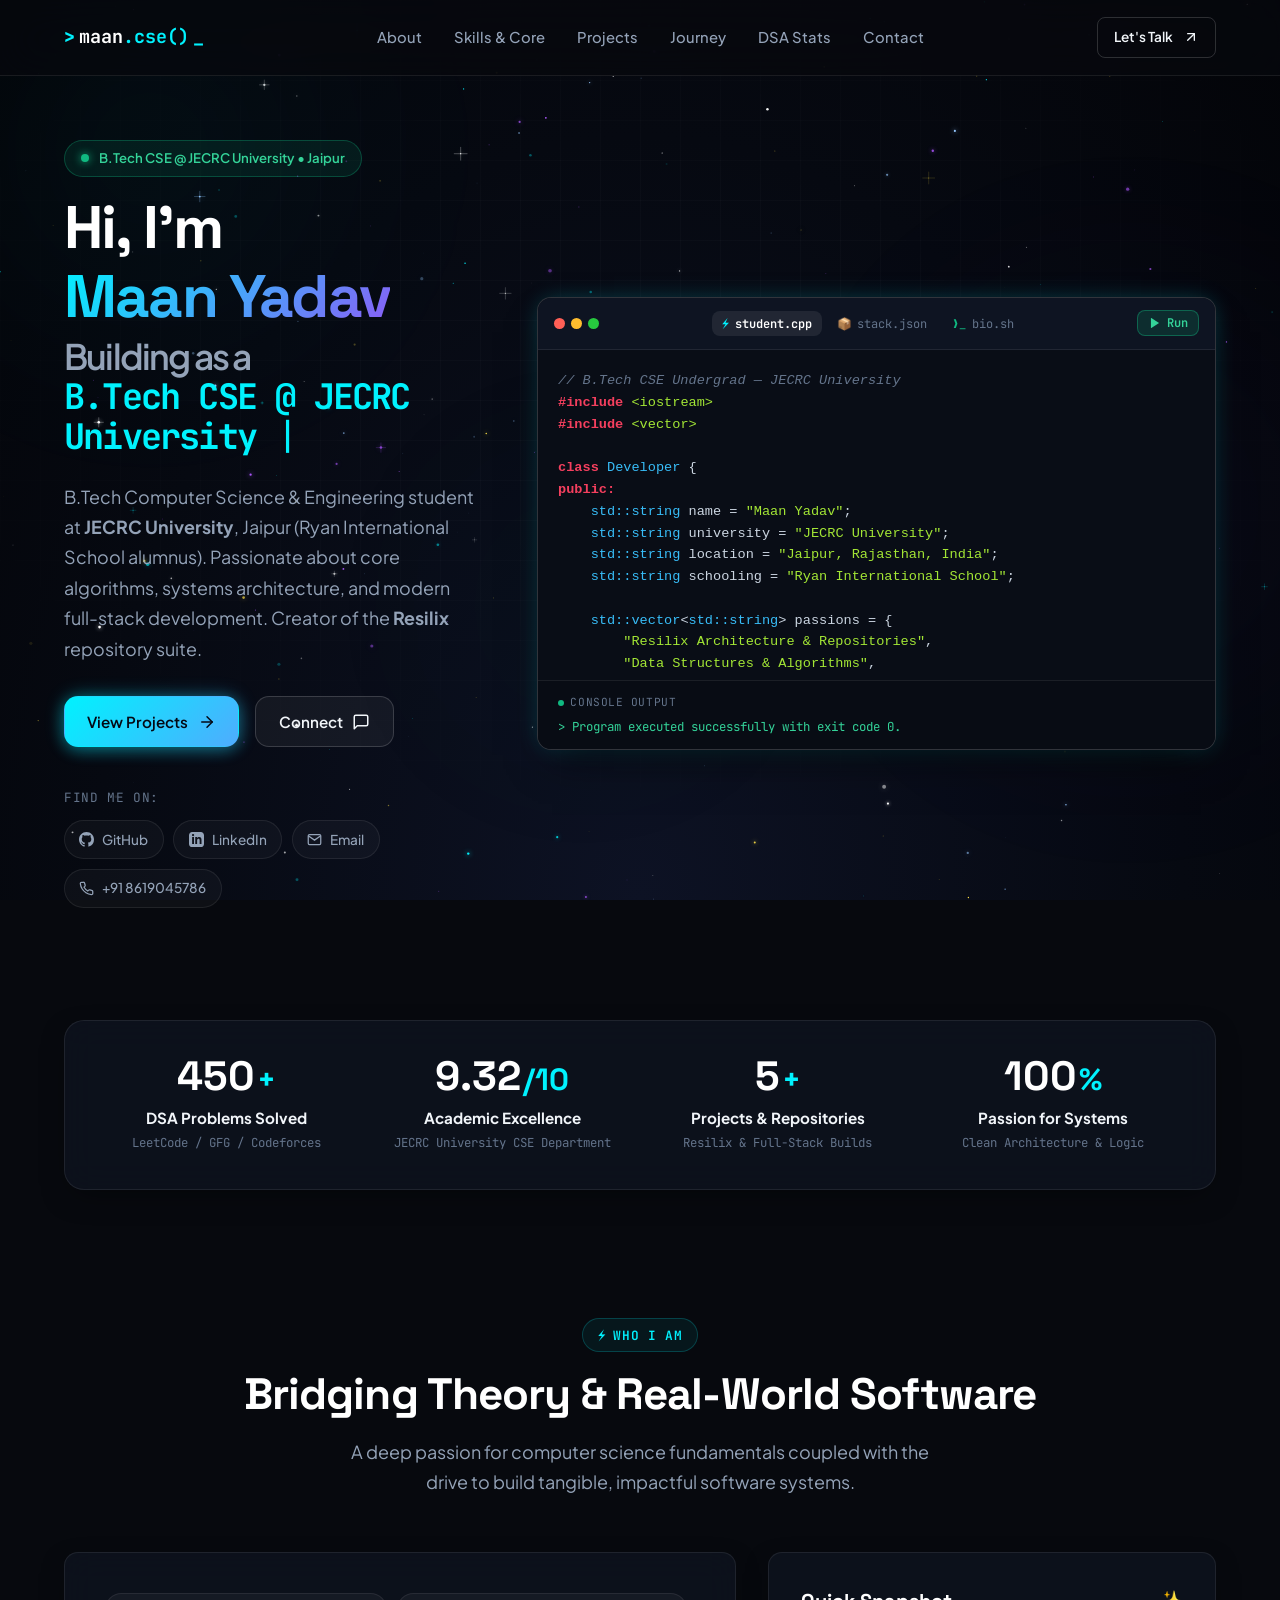
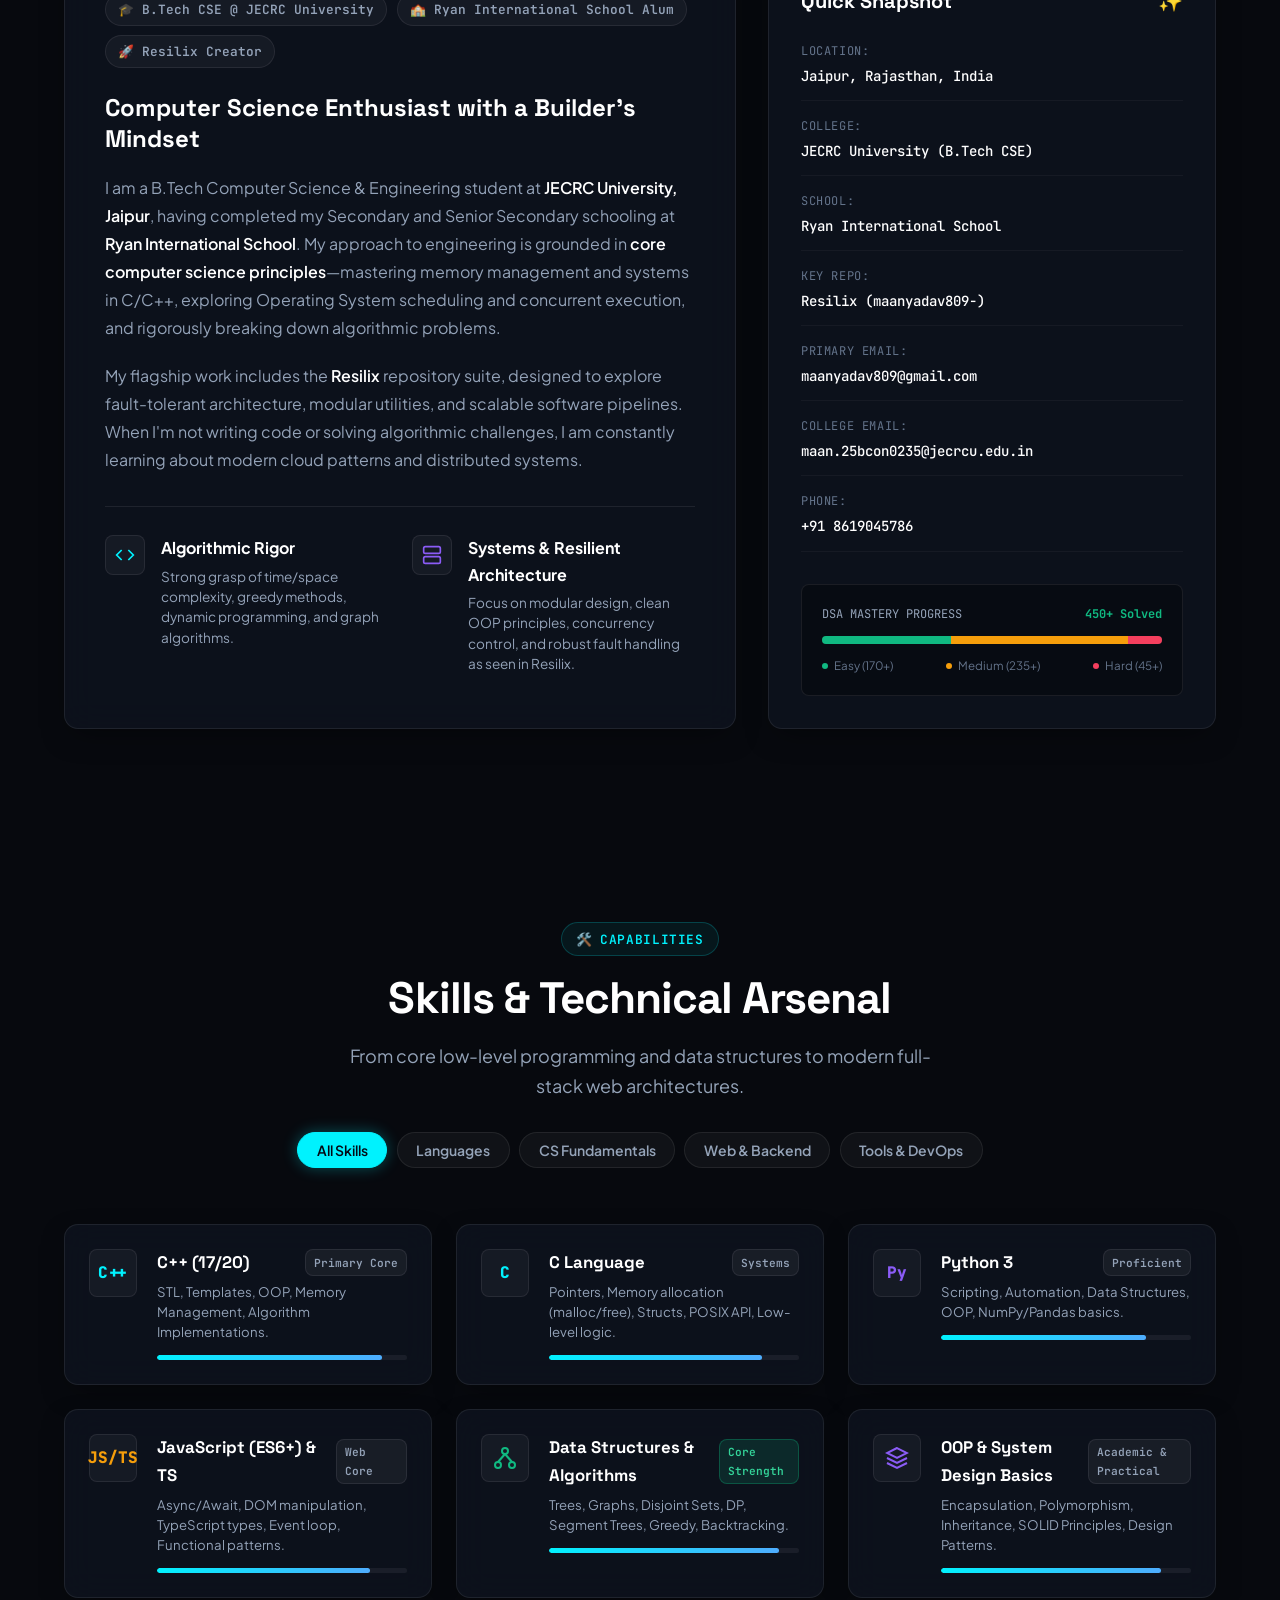
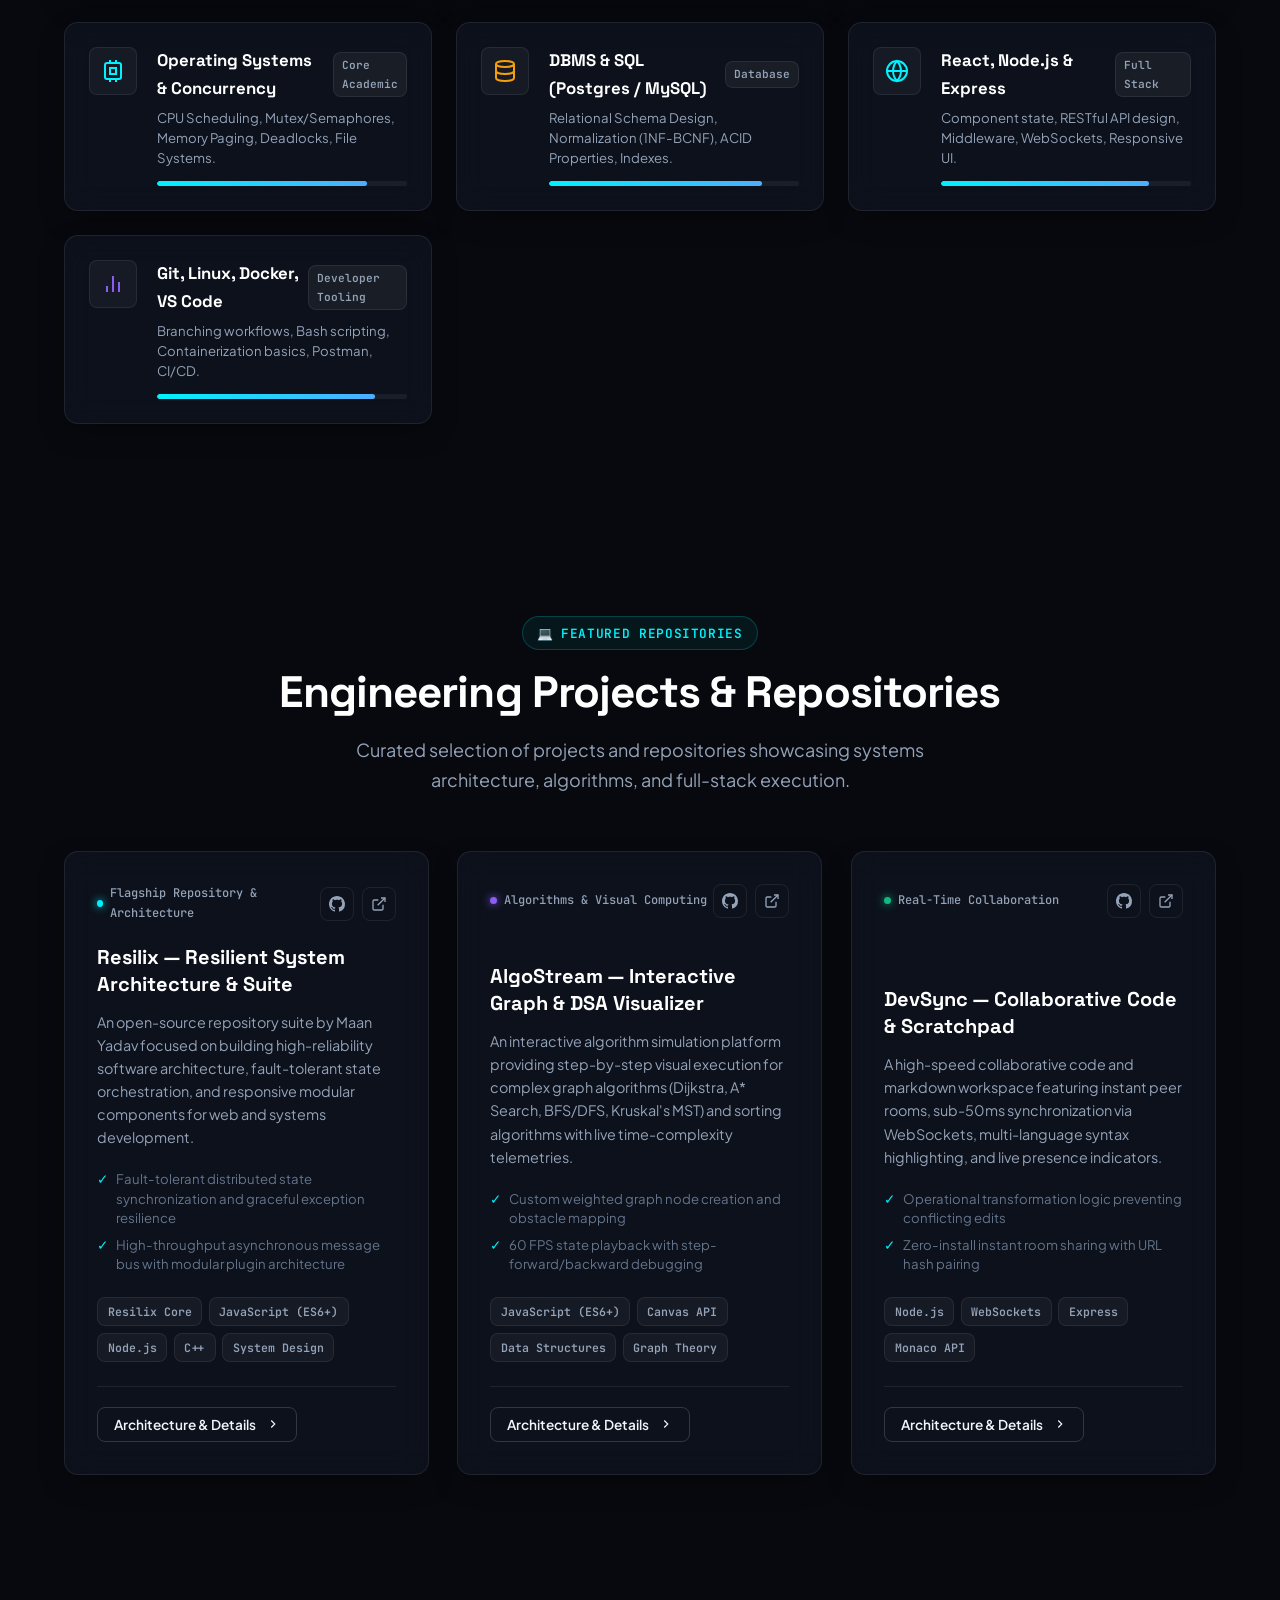
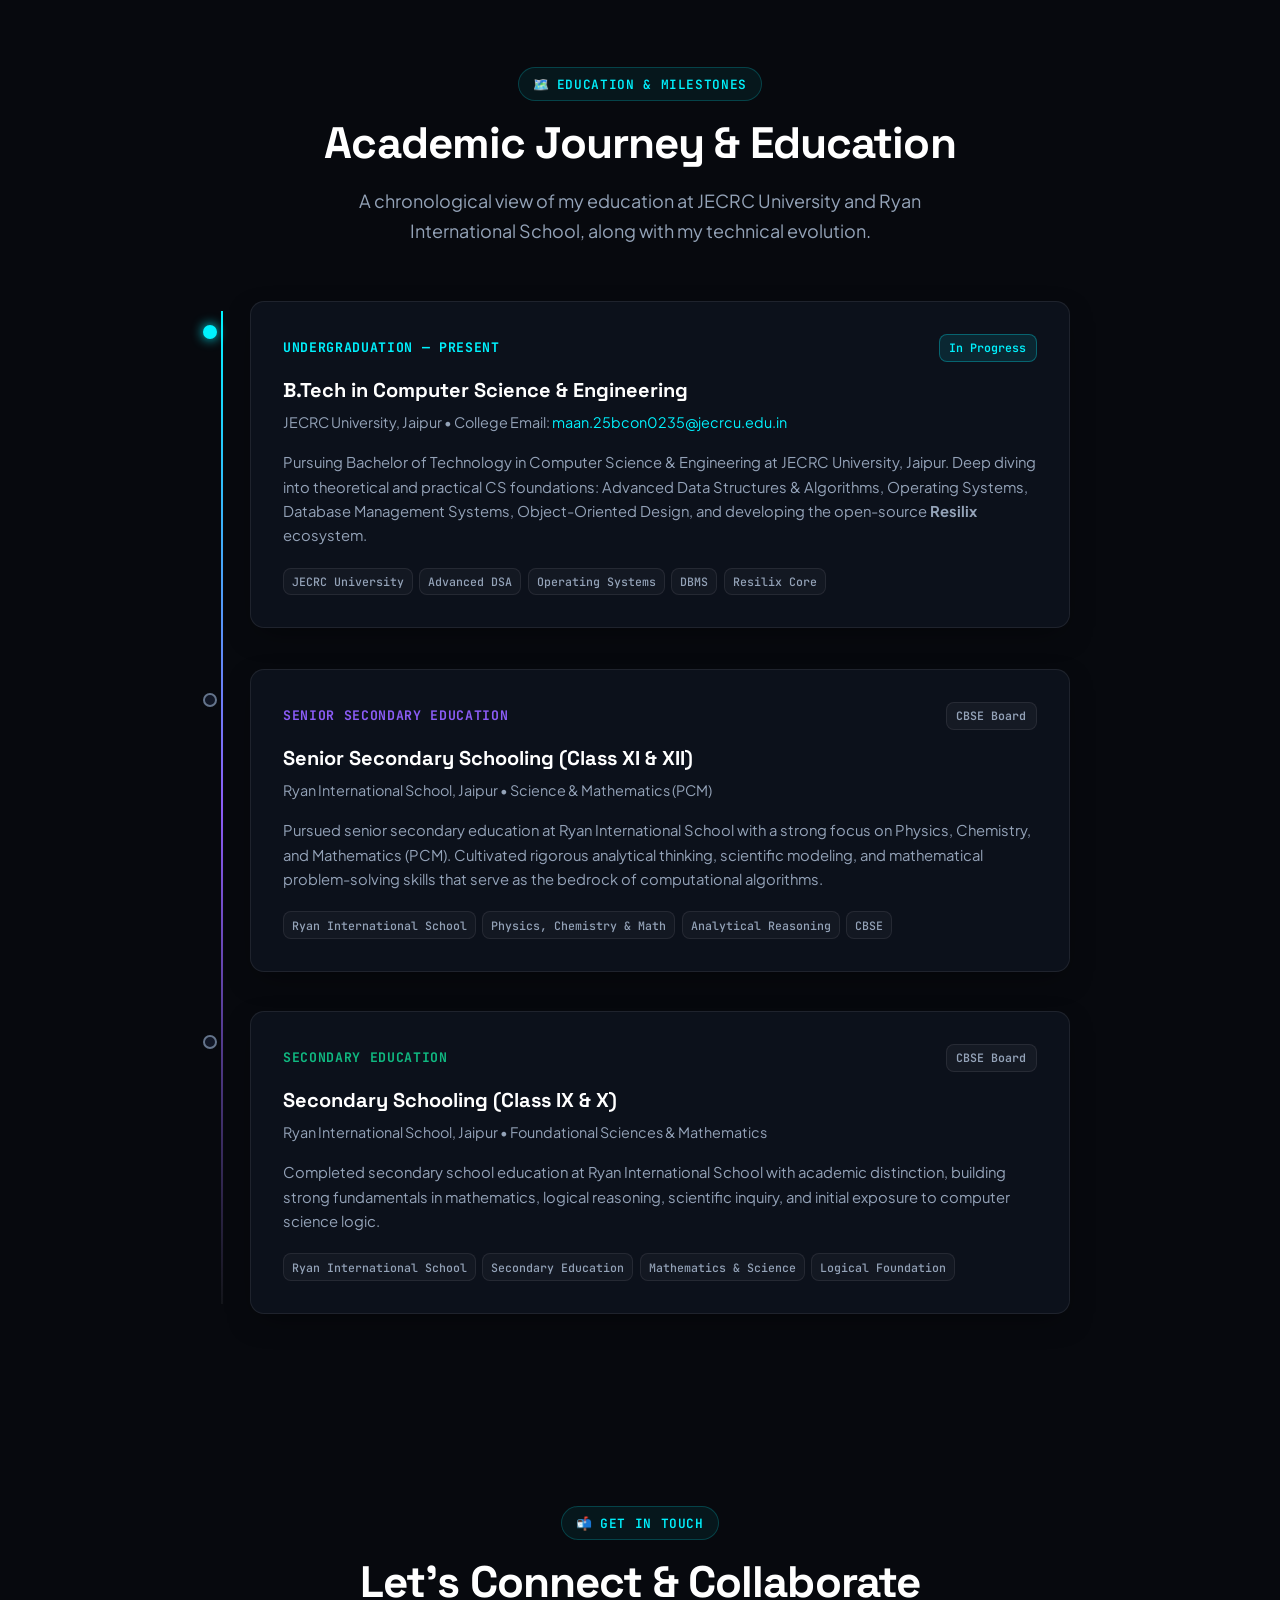
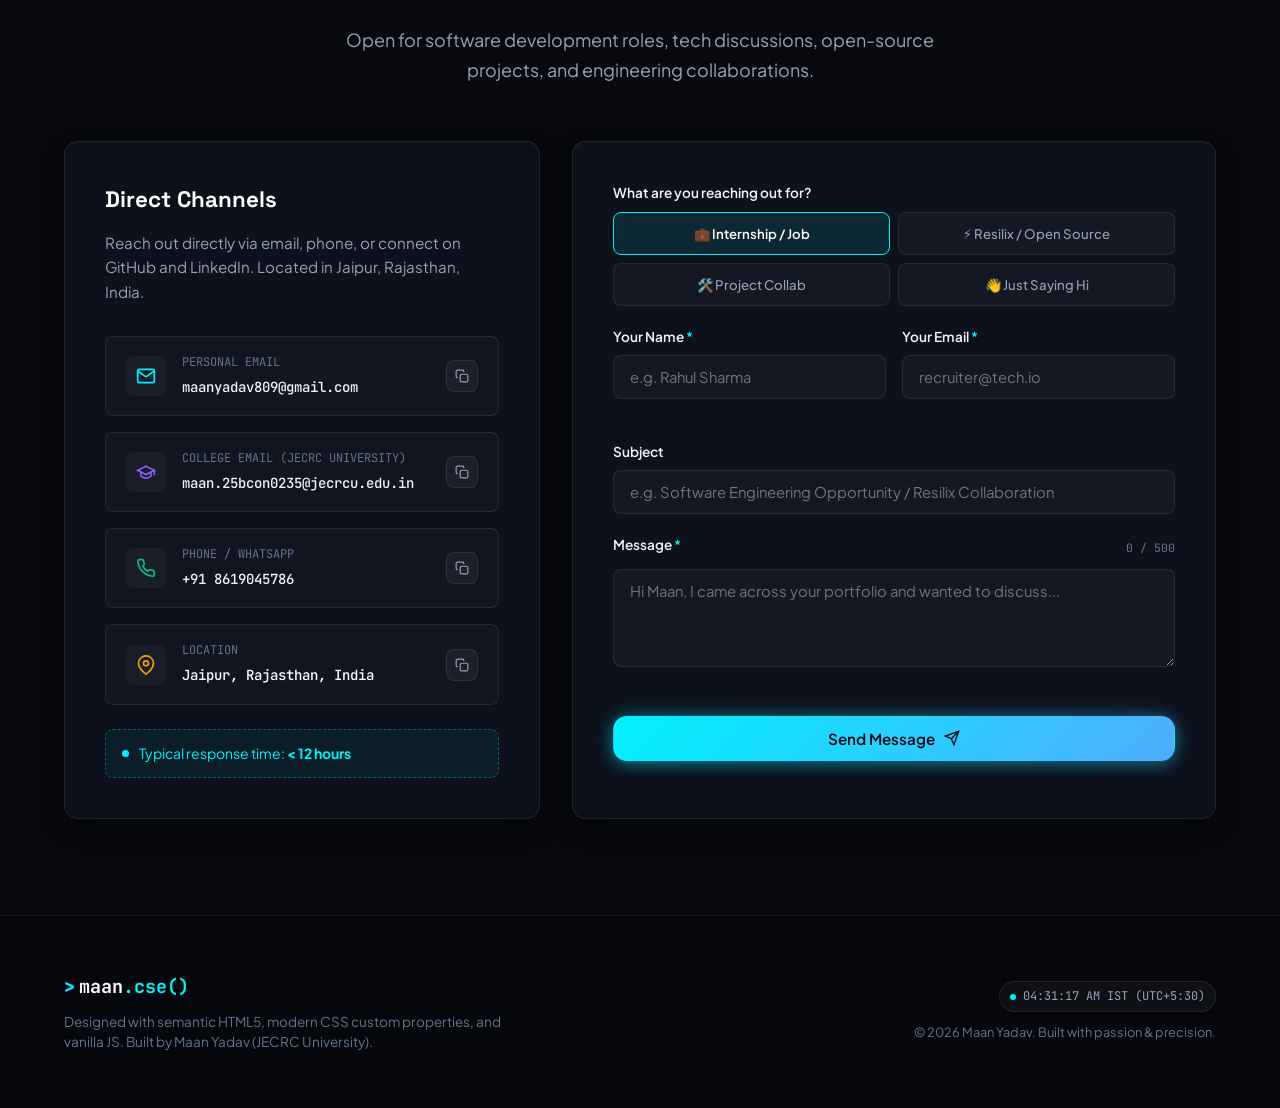
==== commit d18919eb: "feat: connect Web3Forms API with access key to forward form submissions directly to maanyadav809@gma" ====
--- a/index.html
+++ b/index.html
@@ -1073,6 +1073,9 @@
           <div class="contact-form-col reveal-fade-up delay-1">
             <div class="glass-card spotlight-card contact-form-wrapper">
               <form id="contact-form" class="contact-form" novalidate>
+                <input type="hidden" name="access_key" value="481de044-f2f3-4ec9-ad22-d15e87a47dd3">
+                <input type="checkbox" name="botcheck" class="hidden" style="display: none;">
+
                 <!-- Purpose Chips -->
                 <div class="form-group mb-4">
                   <label class="form-label">What are you reaching out for?</label>
